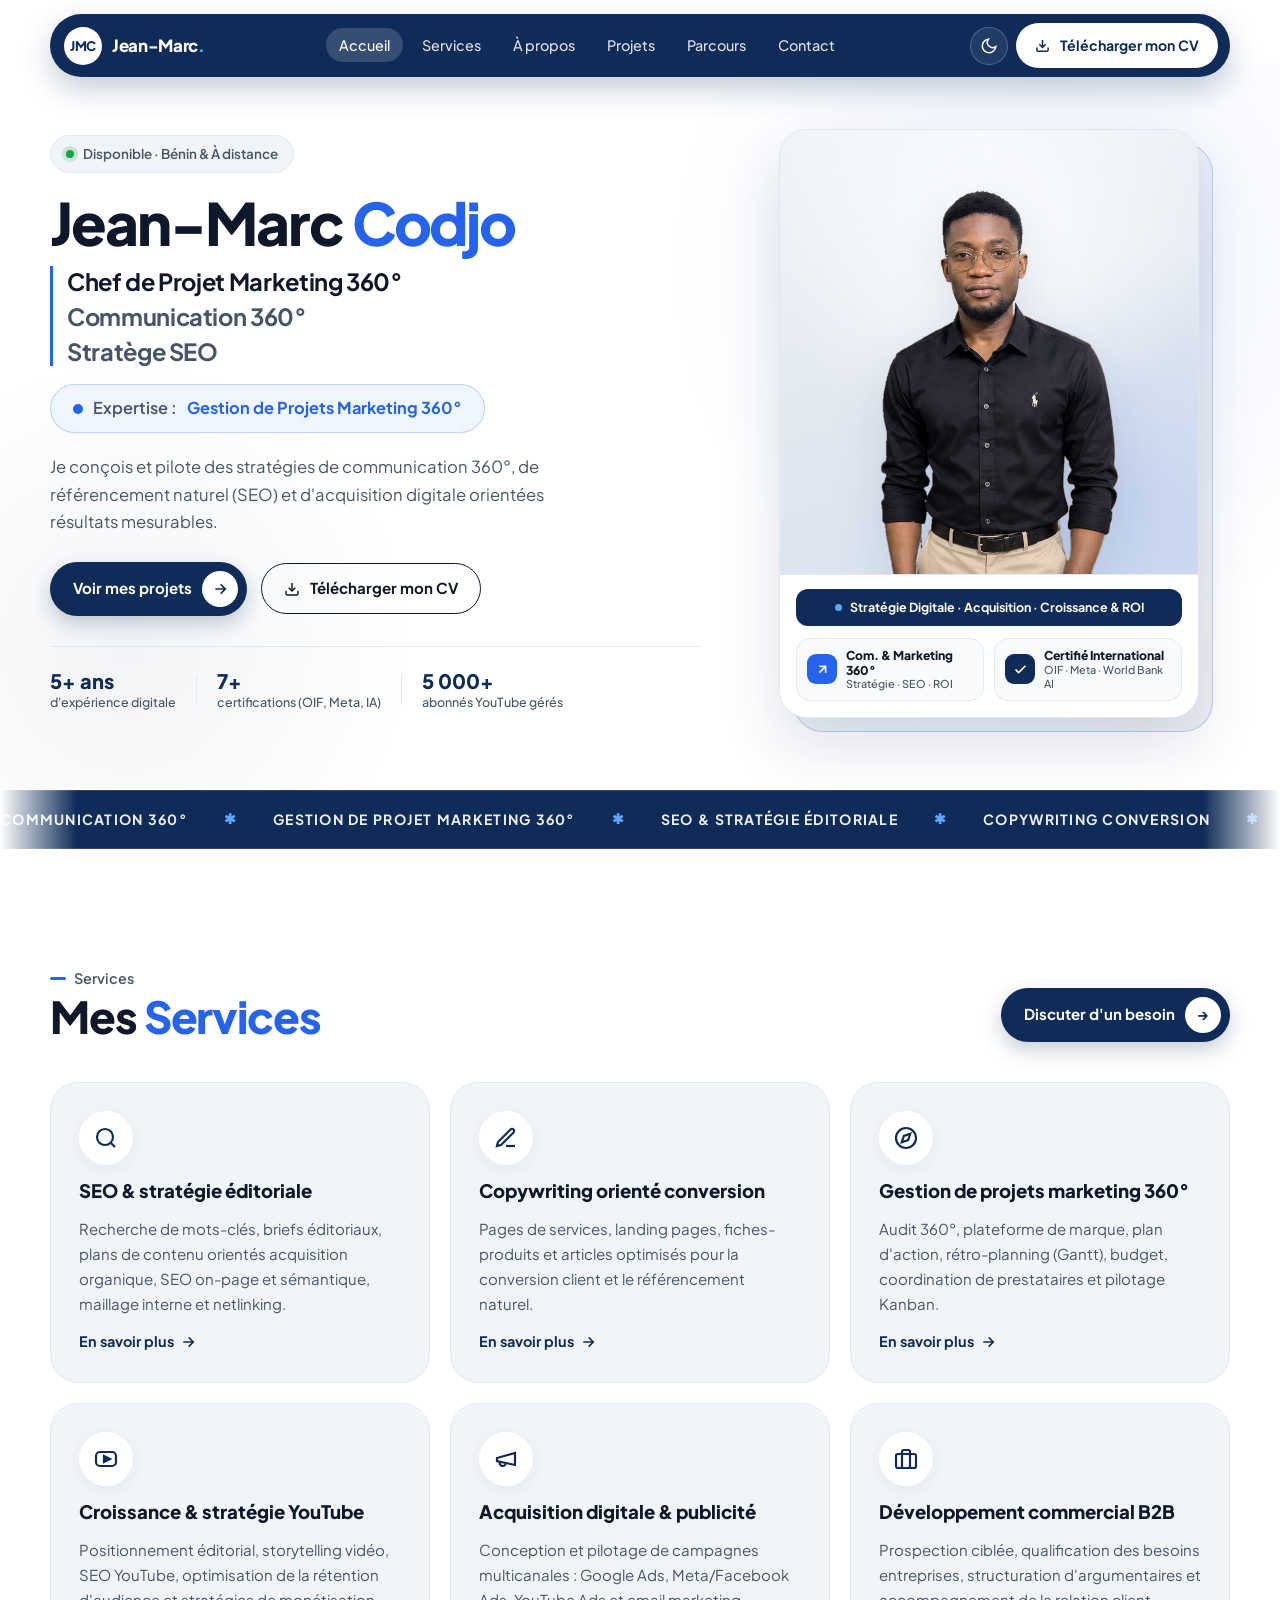
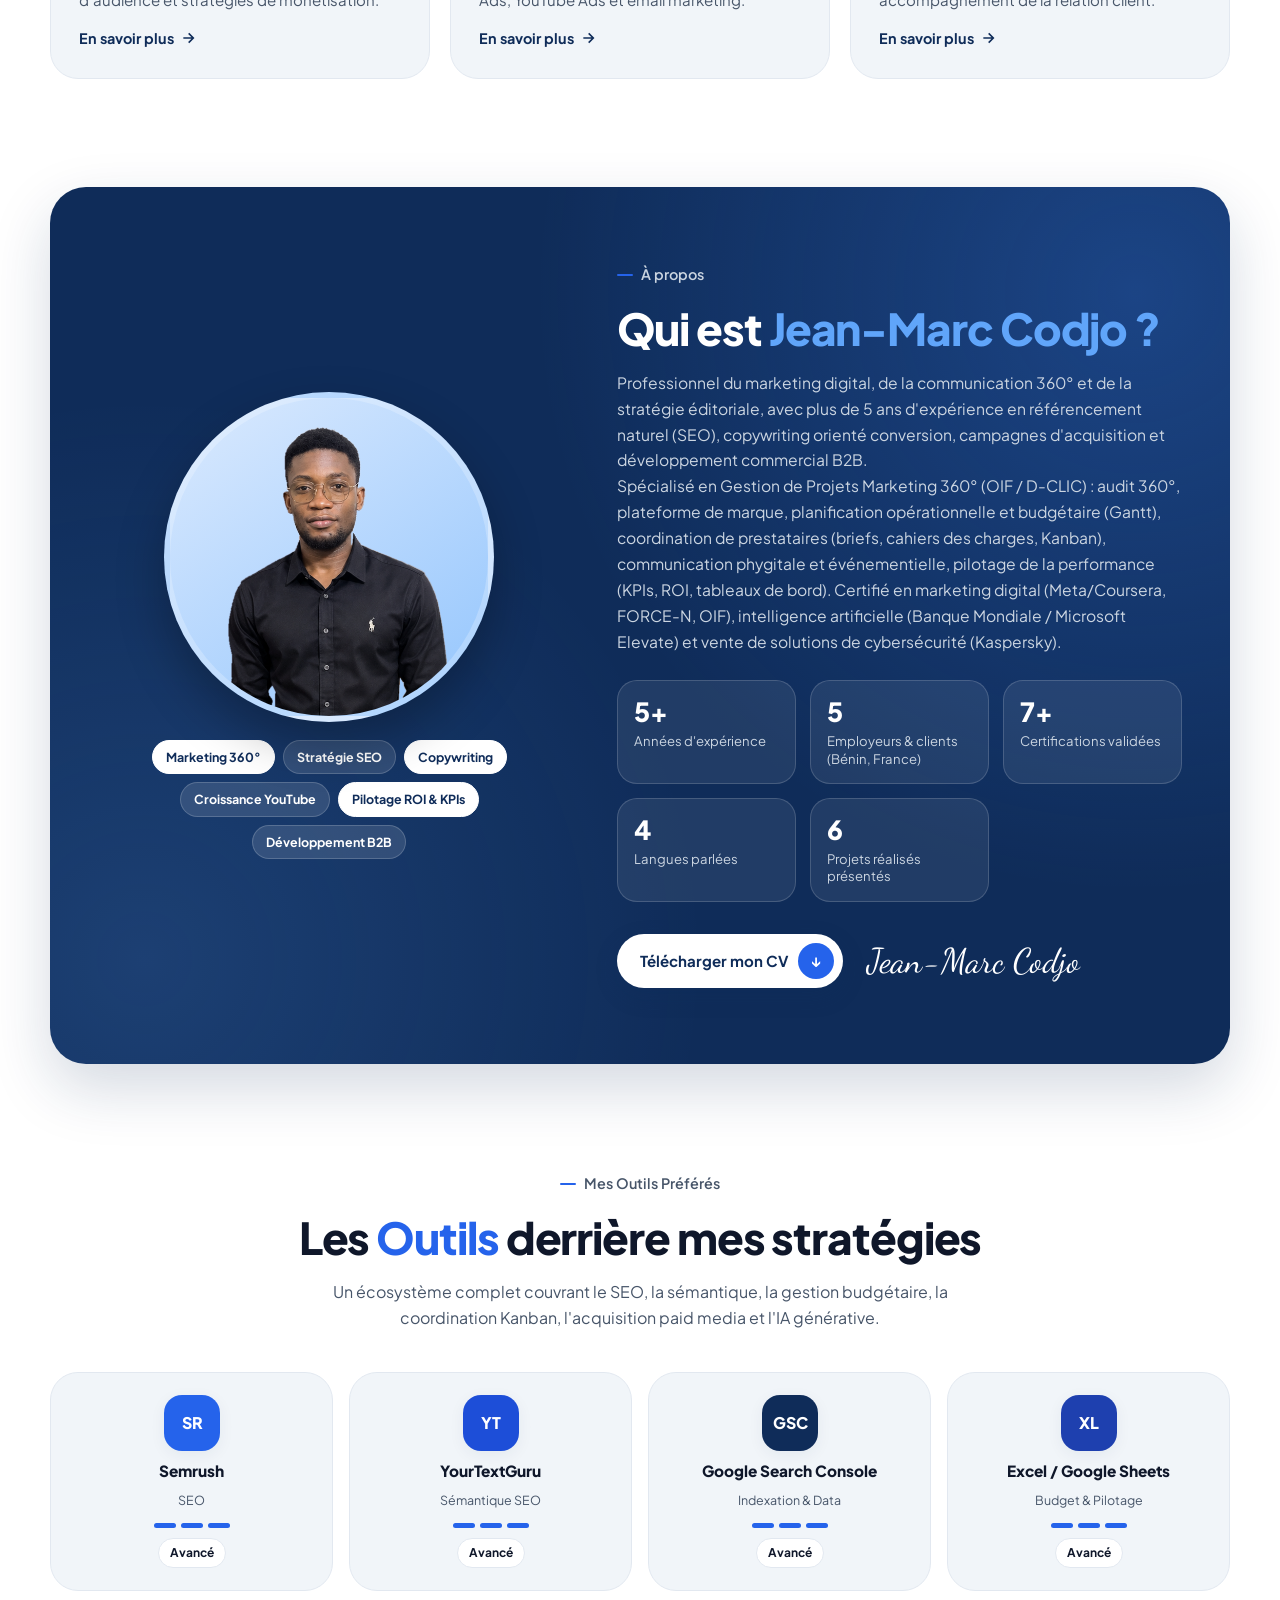
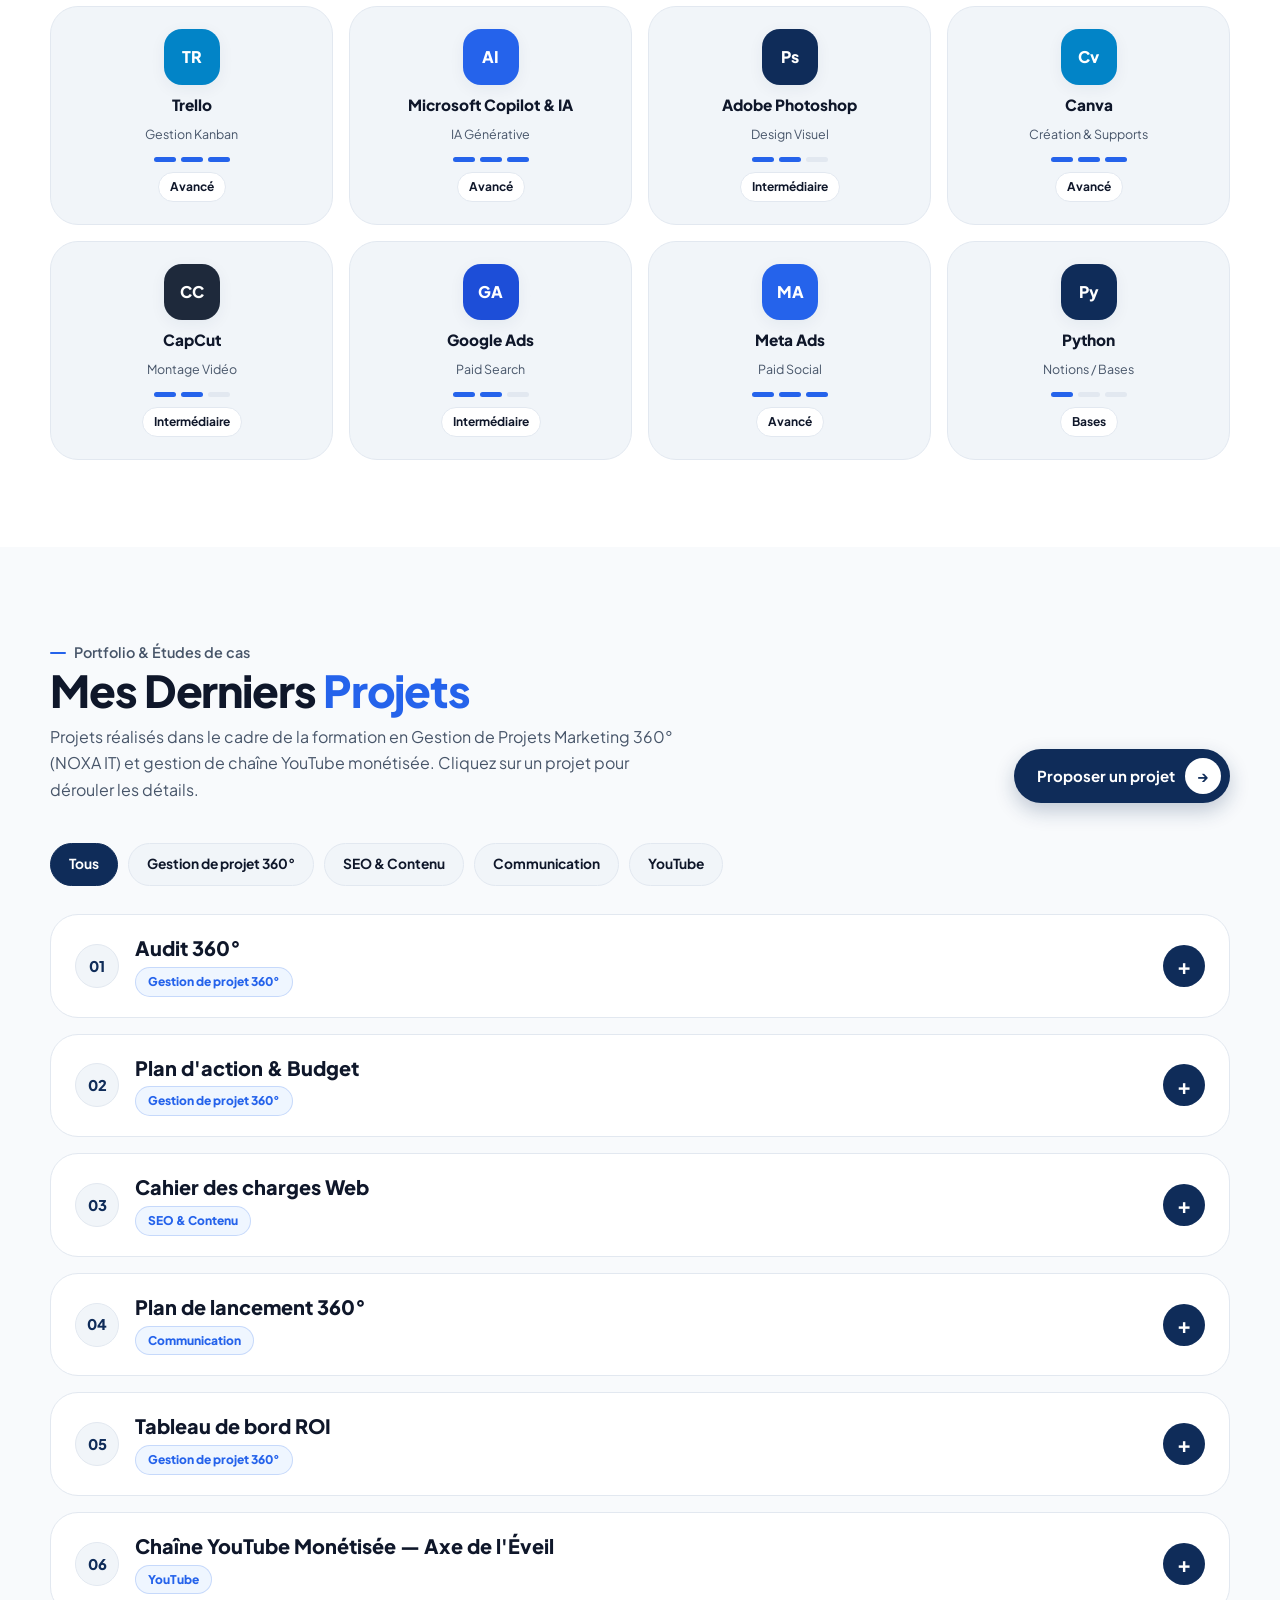
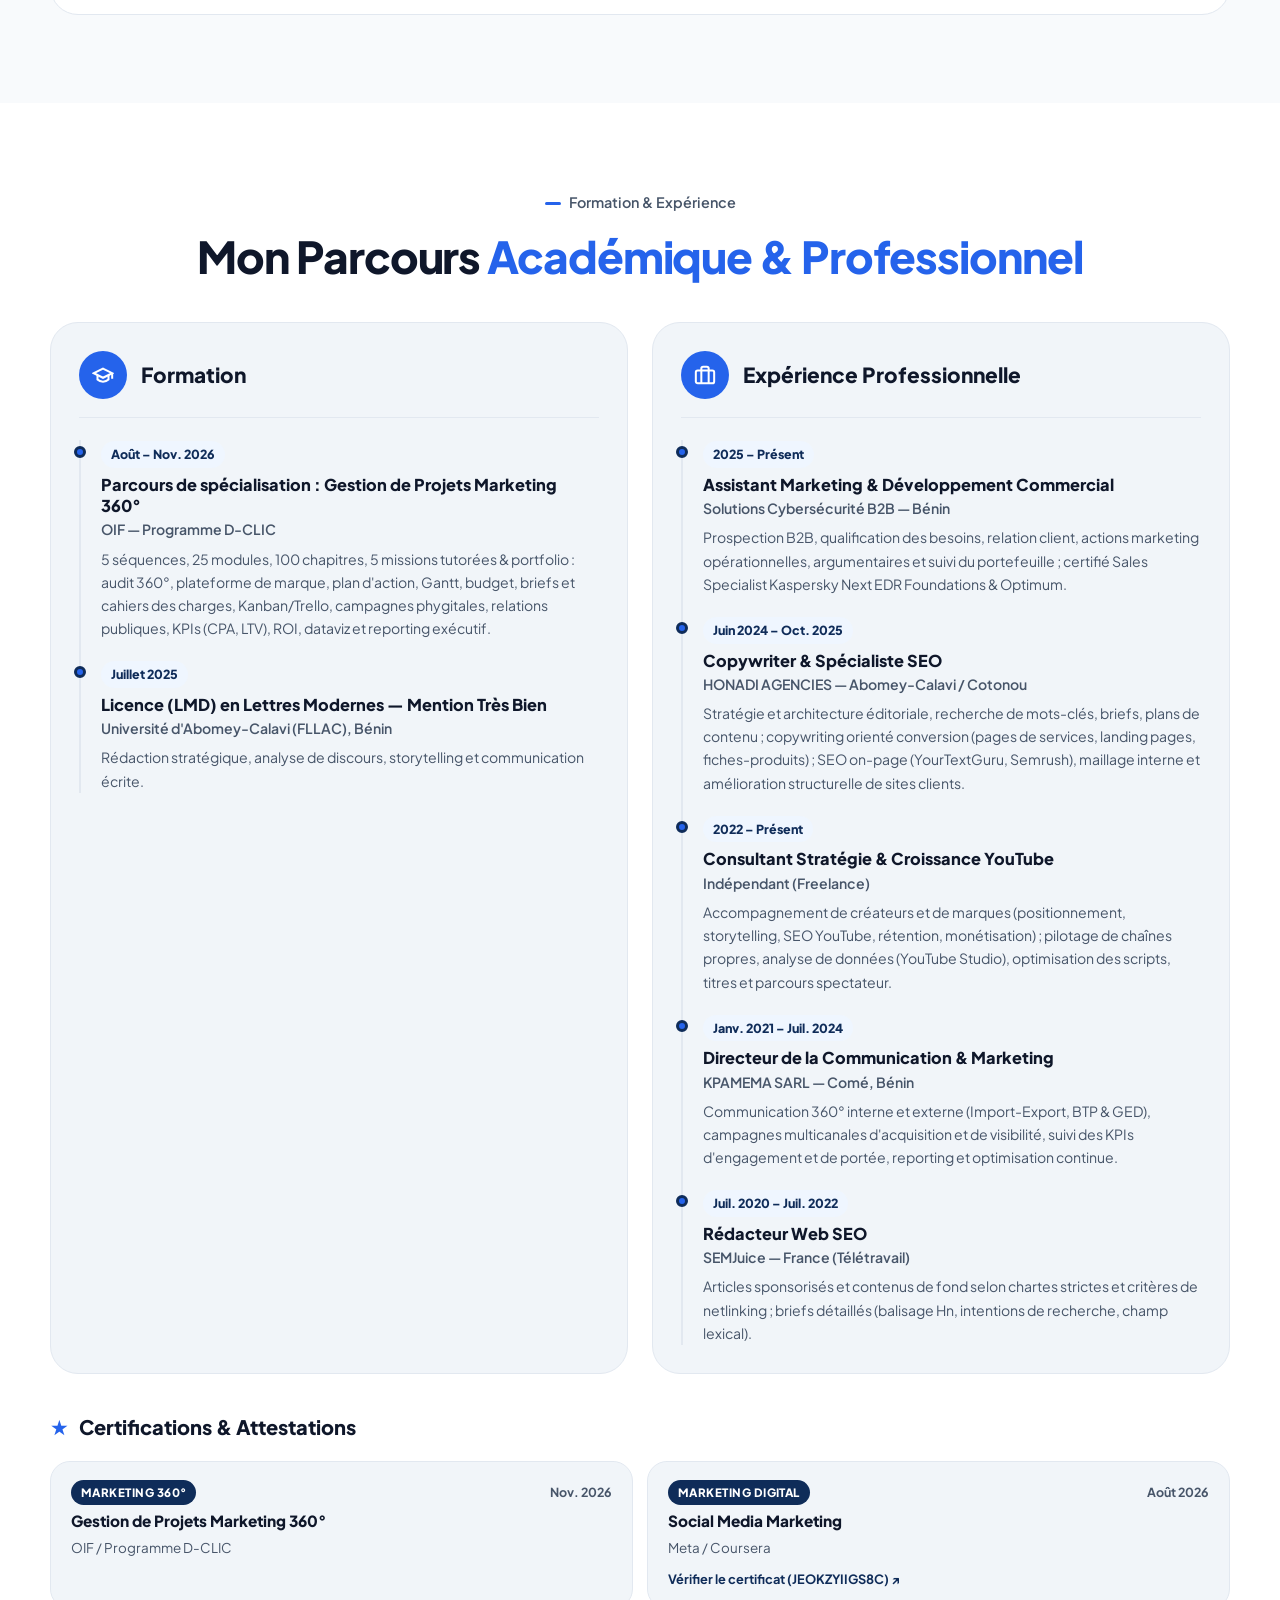
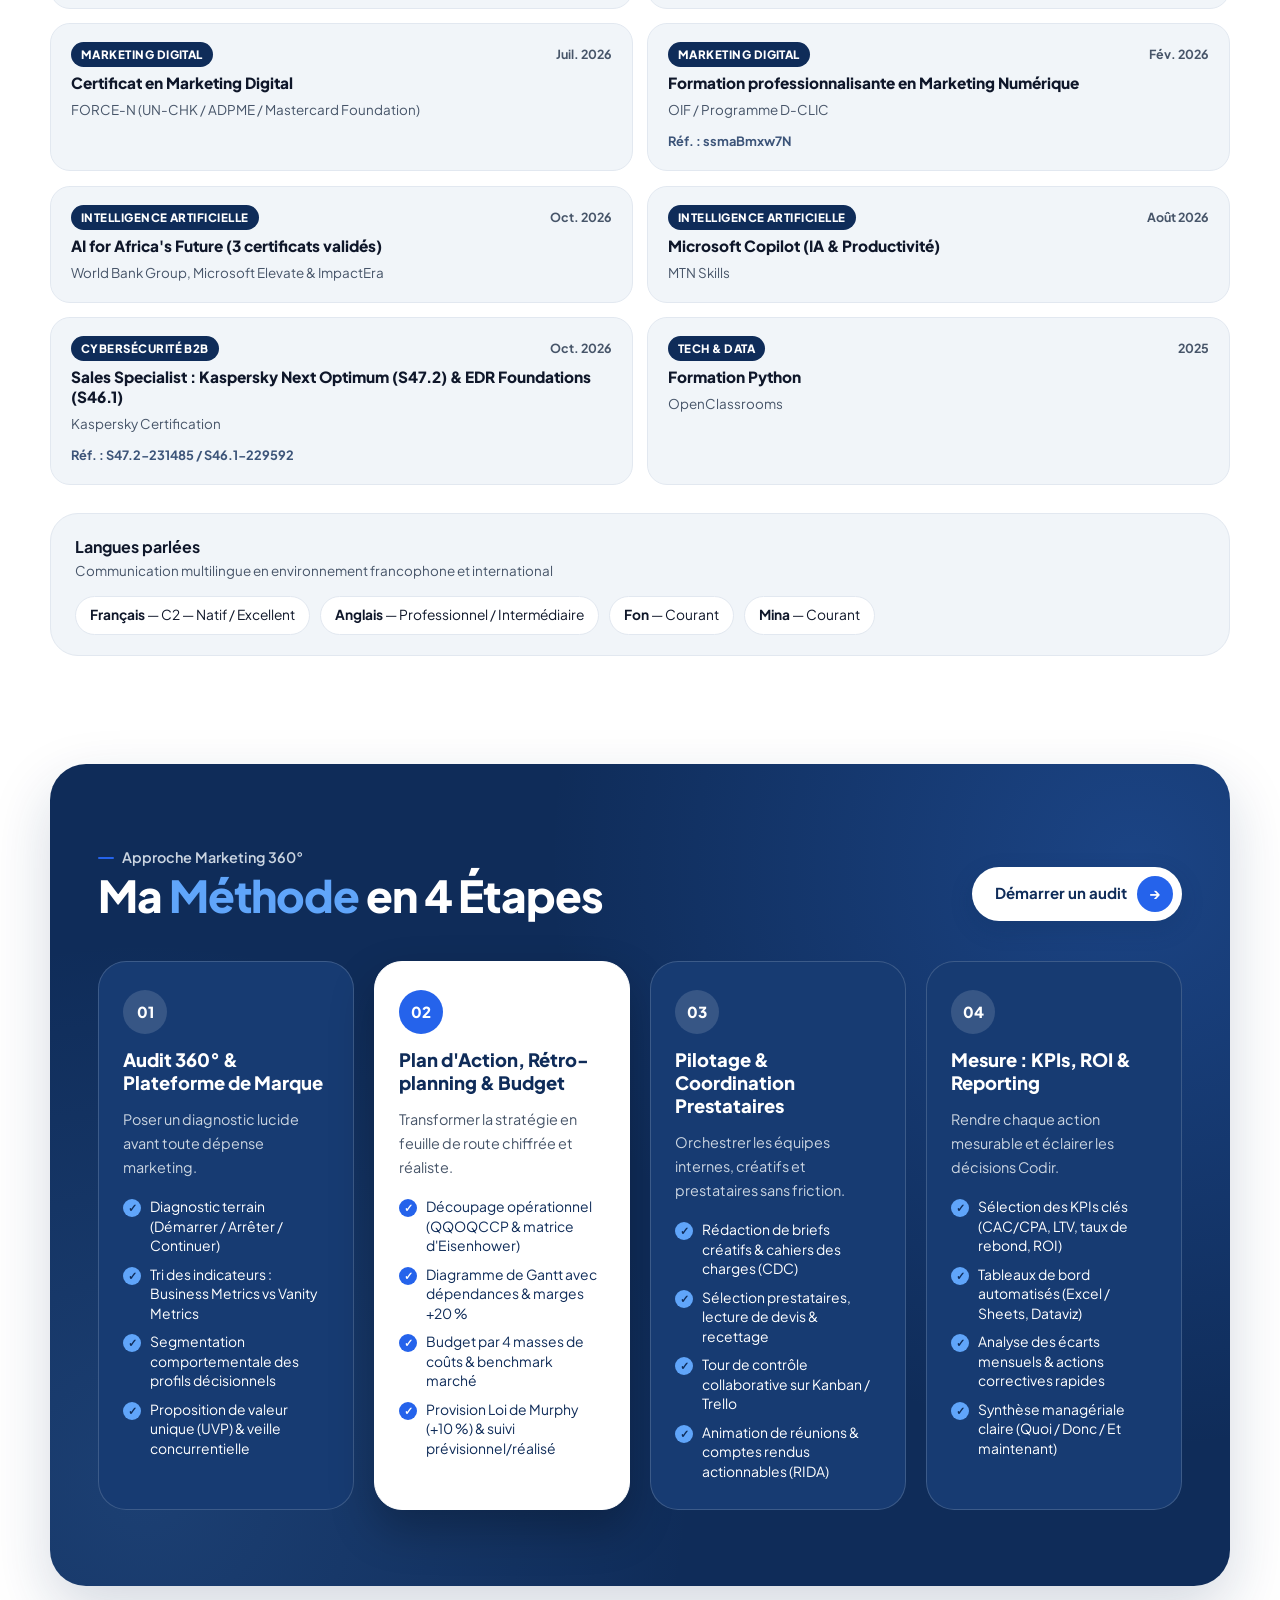
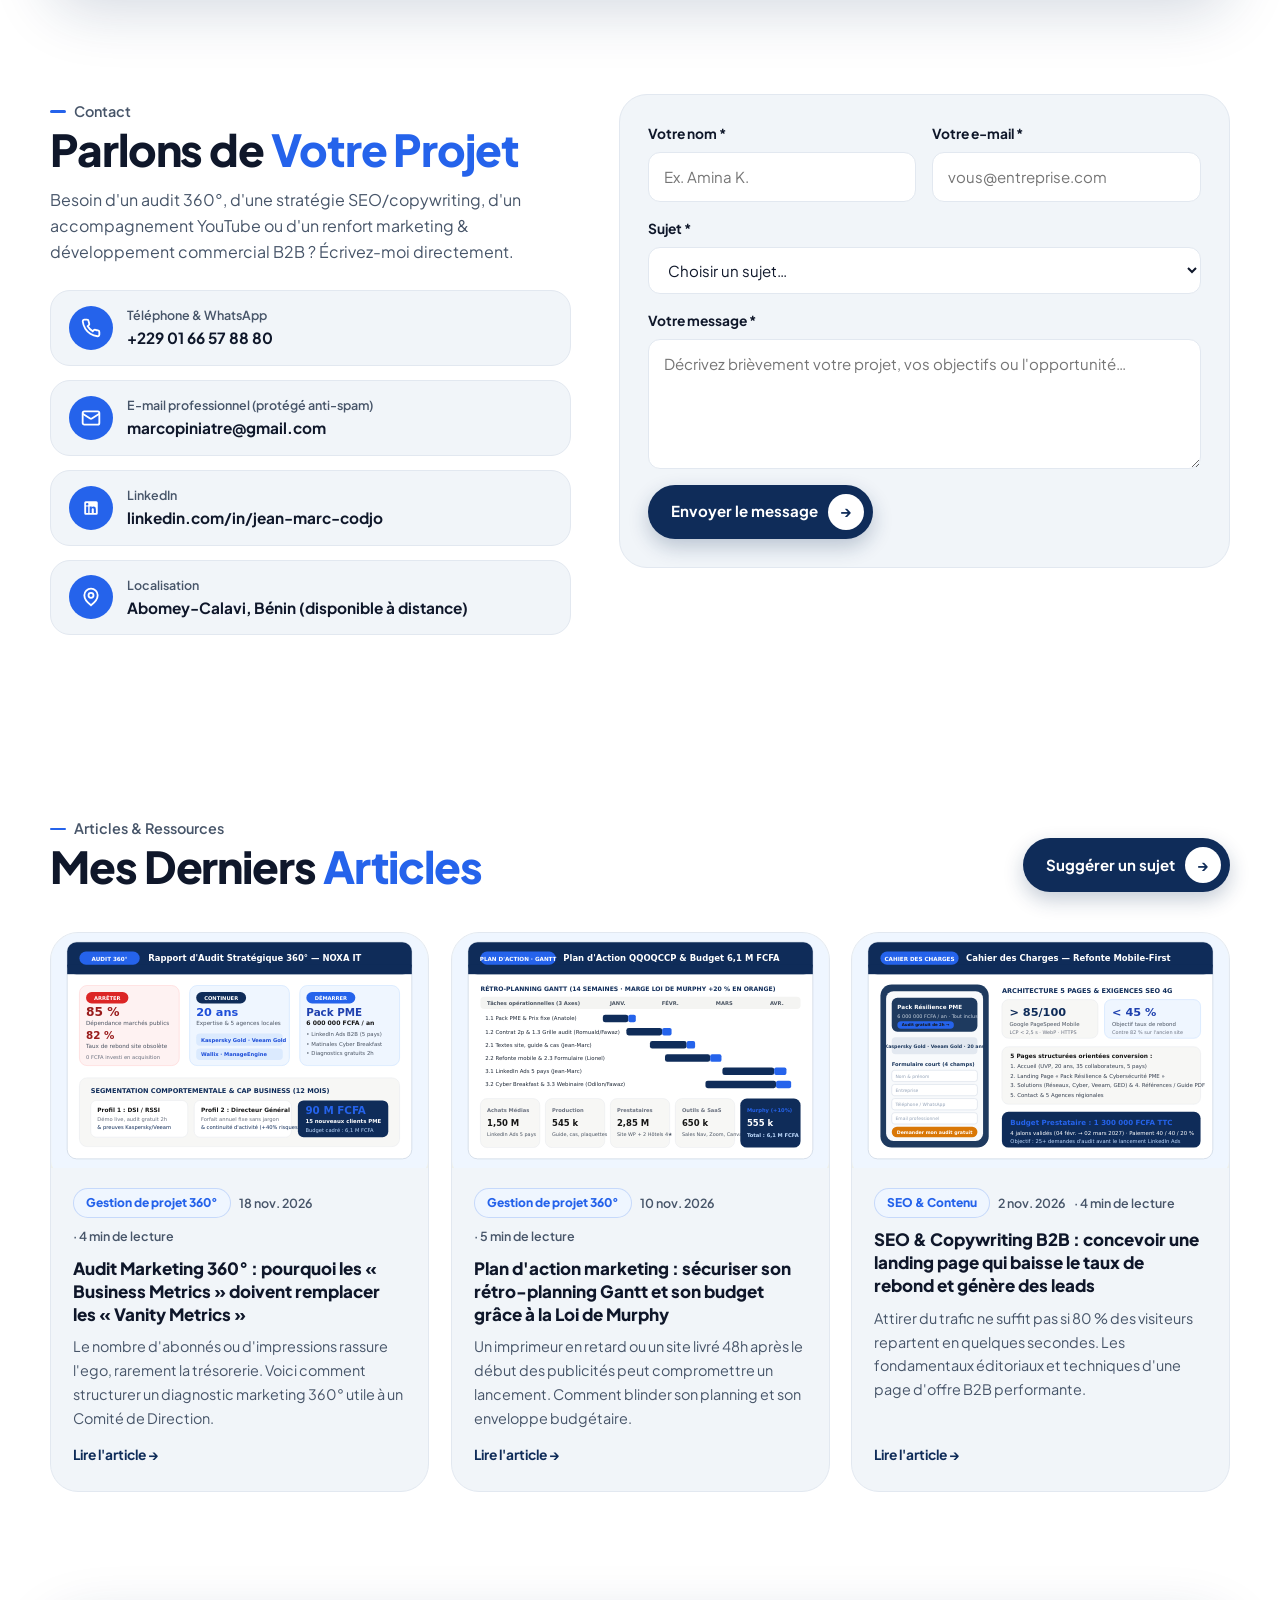
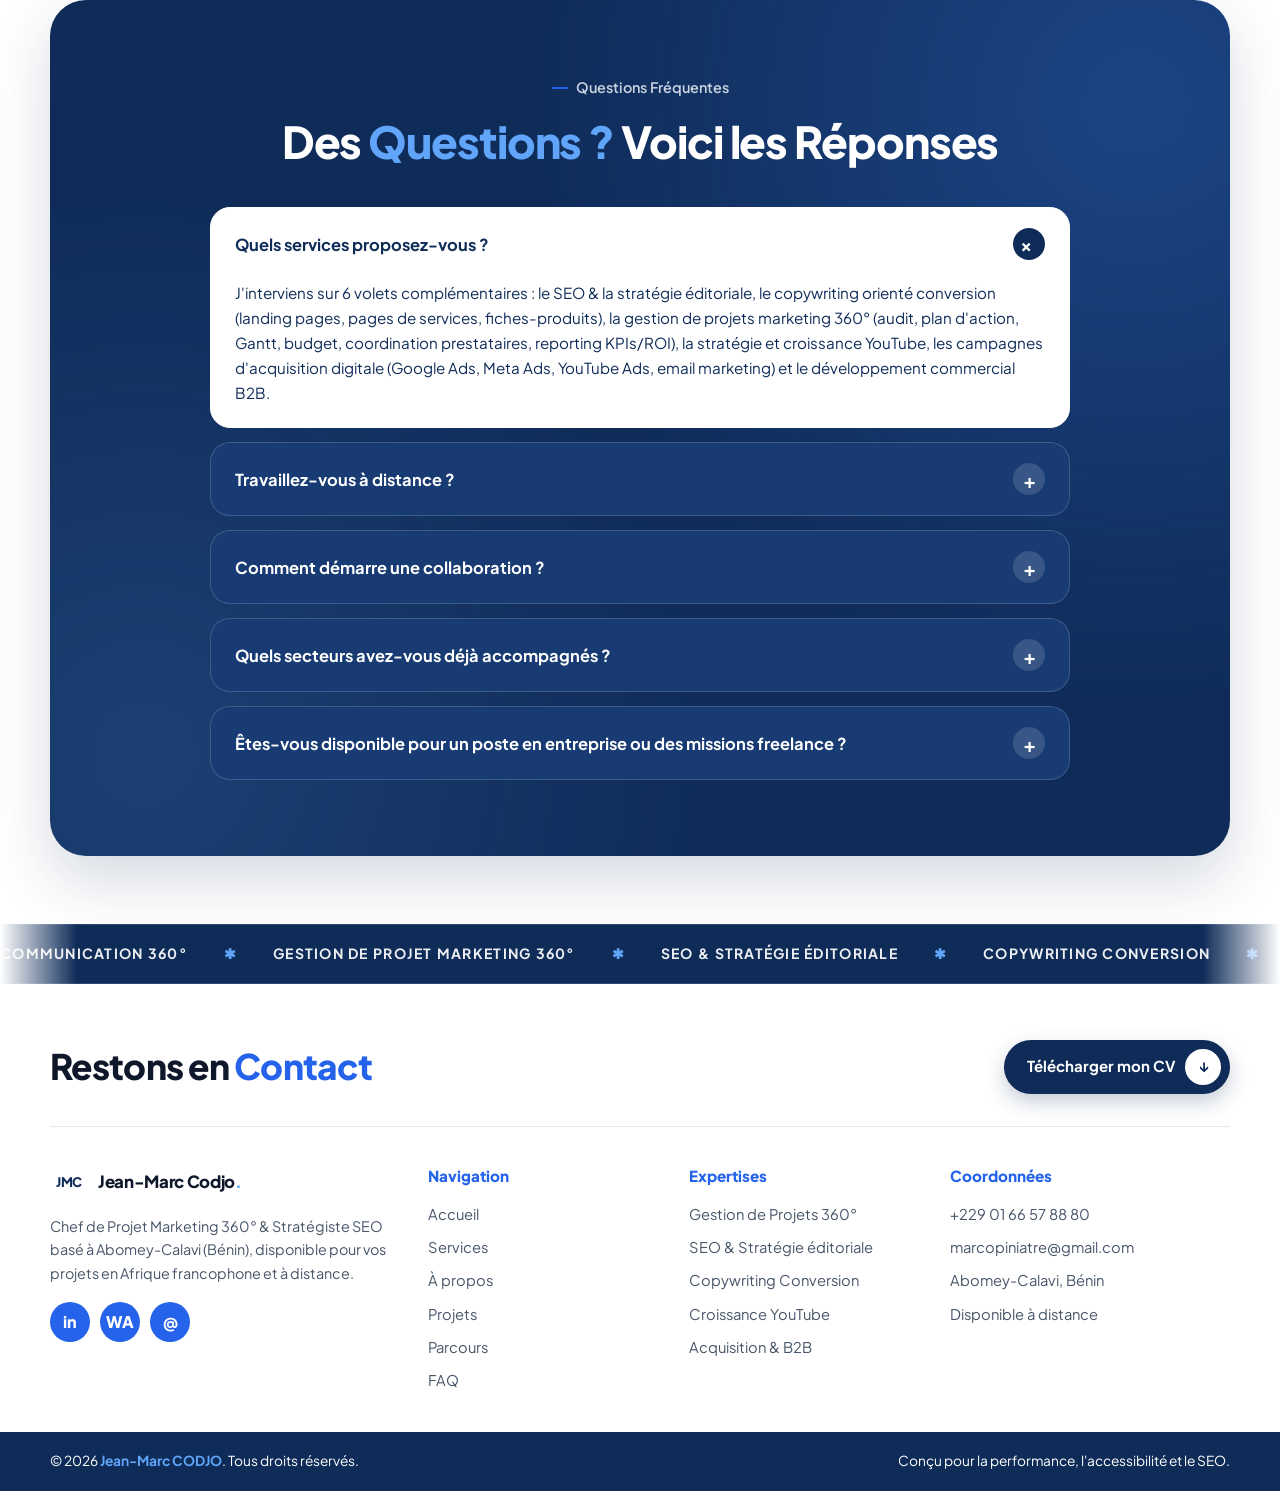
==== index.html @ 3f87ff3e "Formation Marketing 360 terminee (Aout - Nov. 2026) sur le portfolio et les deux CV" ====
﻿<!DOCTYPE html>
<html lang="fr">
<head>
  <meta charset="UTF-8">
  <meta name="viewport" content="width=device-width, initial-scale=1.0">
  <title>Jean-Marc CODJO — Chef de Projet Marketing 360° &amp; Stratégiste SEO</title>
  <meta name="description" content="Portfolio de Jean-Marc CODJO, Chef de Projet Marketing 360°, Stratégiste SEO, Copywriter & Acquisition Digitale basé au Bénin (disponible à distance). Audit 360°, Gantt, budget, croissance YouTube et études de cas réelles.">
  <meta name="author" content="Jean-Marc CODJO">
  <meta name="robots" content="index, follow">
  <meta name="theme-color" content="#0F2C59">

  <!-- Open Graph & Twitter -->
  <meta property="og:type" content="website">
  <meta property="og:locale" content="fr_FR">
  <meta property="og:title" content="Jean-Marc CODJO — Chef de Projet Marketing 360° &amp; Stratégiste SEO">
  <meta property="og:description" content="Je transforme la stratégie éditoriale, le SEO et l'acquisition digitale en résultats mesurables. Découvrez mes services, études de cas 360° et téléchargez mon CV.">
  <meta property="og:image" content="public/images/og-cover.svg">
  <meta name="twitter:card" content="summary_large_image">
  <meta name="twitter:title" content="Jean-Marc CODJO — Chef de Projet Marketing 360° &amp; Stratégiste SEO">
  <meta name="twitter:description" content="Stratégie éditoriale, SEO, copywriting orienté conversion, gestion de projets marketing 360° et croissance YouTube.">

  <link rel="icon" type="image/svg+xml" href="public/images/favicon.svg">
  <link rel="preconnect" href="https://fonts.googleapis.com">
  <link rel="preconnect" href="https://fonts.gstatic.com" crossorigin>
  <link href="https://fonts.googleapis.com/css2?family=Dancing+Script:wght@700&family=Plus+Jakarta+Sans:wght@400;500;600;700;800&display=swap" rel="stylesheet">

  <link rel="stylesheet" href="css/tokens.css">
  <link rel="stylesheet" href="css/style.css">

  <!-- Données structurées Schema.org (Person + WebSite) -->
  <script type="application/ld+json">
  {
    "@context": "https://schema.org",
    "@graph": [
      {
        "@type": "Person",
        "name": "Jean-Marc CODJO",
        "jobTitle": "Chef de Projet Marketing 360° & Stratégiste SEO",
        "description": "Professionnel du marketing digital, de la communication 360°, du SEO, du copywriting orienté conversion et du développement commercial B2B.",
        "address": {
          "@type": "PostalAddress",
          "addressLocality": "Abomey-Calavi",
          "addressCountry": "BJ"
        },
        "sameAs": [
          "https://www.linkedin.com/in/jean-marc-codjo"
        ],
        "knowsLanguage": ["fr", "en", "fon", "gej"],
        "alumniOf": [
          {
            "@type": "CollegeOrUniversity",
            "name": "Université d'Abomey-Calavi (FLLAC)"
          },
          {
            "@type": "Organization",
            "name": "Organisation Internationale de la Francophonie (OIF) — Programme D-CLIC"
          }
        ]
      },
      {
        "@type": "WebSite",
        "name": "Portfolio Jean-Marc CODJO",
        "inLanguage": "fr-FR",
        "description": "Portfolio professionnel de Jean-Marc CODJO — Chef de Projet Marketing 360° et Stratégiste SEO."
      }
    ]
  }
  </script>
</head>
<body>
  <div class="scroll-progress" id="scroll-progress" aria-hidden="true"></div>
  <a href="#main-content" class="skip-link">Aller au contenu principal</a>

  <!-- 1. NAVBAR FLOTTANTE EN PILULE VERTE -->
  <header class="site-header" id="site-header">
    <nav class="navbar" aria-label="Navigation principale">
      <a href="#accueil" class="brand" aria-label="Accueil Jean-Marc Codjo">
        <span class="brand-mark" aria-hidden="true">JMC</span>
        <span>Jean-Marc<span class="brand-dot">.</span></span>
      </a>

      <ul class="nav-links" id="nav-links">
        <li><a href="#accueil" class="active">Accueil</a></li>
        <li><a href="#services">Services</a></li>
        <li><a href="#apropos">À propos</a></li>
        <li><a href="#projets">Projets</a></li>
        <li><a href="#parcours">Parcours</a></li>
        <li><a href="#contact">Contact</a></li>
      </ul>

      <div class="nav-actions">
        <button type="button" class="theme-toggle" id="theme-toggle" aria-label="Basculer le thème clair / sombre" title="Changer de thème">
          <svg width="18" height="18" viewBox="0 0 24 24" fill="none" stroke="currentColor" stroke-width="2" aria-hidden="true"><path d="M21 12.79A9 9 0 1 1 11.21 3 7 7 0 0 0 21 12.79z"/></svg>
        </button>

        <a href="public/cv/CV-Jean-Marc-CODJO.pdf?v=3" download="CV-Jean-Marc-CODJO.pdf" class="btn-pill btn-pill-white btn-cv nav-cv-desktop" data-cv-source="navbar">
          <svg width="15" height="15" viewBox="0 0 24 24" fill="none" stroke="currentColor" stroke-width="2.4" aria-hidden="true"><path d="M21 15v4a2 2 0 0 1-2 2H5a2 2 0 0 1-2-2v-4"/><polyline points="7 10 12 15 17 10"/><line x1="12" y1="15" x2="12" y2="3"/></svg>
          <span class="cv-btn-label">Télécharger mon CV</span>
        </a>

        <button type="button" class="burger-btn" id="burger-btn" aria-label="Ouvrir le menu" aria-expanded="false" aria-controls="mobile-menu">
          <svg width="20" height="20" viewBox="0 0 24 24" fill="none" stroke="currentColor" stroke-width="2.2" aria-hidden="true"><line x1="3" y1="6" x2="21" y2="6"/><line x1="3" y1="12" x2="21" y2="12"/><line x1="3" y1="18" x2="21" y2="18"/></svg>
        </button>
      </div>
    </nav>
  </header>

  <!-- Menu mobile -->
  <div class="mobile-menu" id="mobile-menu" aria-hidden="true">
    <div class="mobile-menu-panel" role="dialog" aria-modal="true" aria-label="Menu mobile">
      <div class="mobile-menu-head">
        <span class="brand">
          <span class="brand-mark">JMC</span>
          <span>Jean-Marc<span class="brand-dot">.</span></span>
        </span>
        <button type="button" class="burger-btn" id="close-menu-btn" aria-label="Fermer le menu">✕</button>
      </div>
      <ul class="mobile-nav-list">
        <li><a href="#accueil">Accueil</a></li>
        <li><a href="#services">Services</a></li>
        <li><a href="#apropos">À propos</a></li>
        <li><a href="#projets">Projets</a></li>
        <li><a href="#parcours">Parcours</a></li>
        <li><a href="#methode">Ma méthode</a></li>
        <li><a href="#contact">Contact</a></li>
      </ul>
      <a href="public/cv/CV-Jean-Marc-CODJO.pdf?v=3" download="CV-Jean-Marc-CODJO.pdf" class="btn-pill btn-pill-amber btn-cv" style="width:100%" data-cv-source="mobile-menu">
        <span class="cv-btn-label">Télécharger mon CV (PDF)</span>
        <span class="btn-circle" aria-hidden="true">↓</span>
      </a>
    </div>
  </div>

  <main id="main-content">

    <!-- 2. HERO EXECUTIVE -->
    <section class="hero" id="accueil">
      <div class="container hero-grid">
        <div class="hero-copy reveal">
          <div class="hero-eyebrow">
            <span class="status-dot" aria-hidden="true"></span>
            <span>Disponible · Bénin &amp; À distance</span>
          </div>

          <h1 class="hero-title">
            Jean-Marc <span class="hero-name">Codjo</span>
            <span class="hero-role-stack">
              <span>Chef de Projet Marketing 360°</span>
              <span>Communication 360°</span>
              <span>Stratège SEO</span>
            </span>
          </h1>

          <div class="hero-ticker-wrap" aria-live="polite">
            <span class="hero-ticker-dot" aria-hidden="true"></span>
            <span class="hero-ticker-prefix">Expertise :</span>
            <span class="hero-ticker-word" id="hero-ticker-word">Marketing &amp; Communication 360°</span>
          </div>

          <p class="hero-subtitle">
            Je conçois et pilote des stratégies de communication 360°, de référencement naturel (SEO) et d'acquisition digitale orientées résultats mesurables.
          </p>

          <div class="hero-cta">
            <a href="#projets" class="btn-pill btn-pill-green">
              <span>Voir mes projets</span>
              <span class="btn-circle" aria-hidden="true">
                <svg width="16" height="16" viewBox="0 0 24 24" fill="none" stroke="currentColor" stroke-width="2.5"><path d="M5 12h14M13 5l7 7-7 7"/></svg>
              </span>
            </a>

            <a href="public/cv/CV-Jean-Marc-CODJO.pdf?v=3" download="CV-Jean-Marc-CODJO.pdf" class="btn-pill btn-pill-outline btn-cv" data-cv-source="hero">
              <svg width="16" height="16" viewBox="0 0 24 24" fill="none" stroke="currentColor" stroke-width="2.2" aria-hidden="true"><path d="M21 15v4a2 2 0 0 1-2 2H5a2 2 0 0 1-2-2v-4"/><polyline points="7 10 12 15 17 10"/><line x1="12" y1="15" x2="12" y2="3"/></svg>
              <span class="cv-btn-label">Télécharger mon CV</span>
            </a>
          </div>

          <div class="hero-proof-bar">
            <div class="hero-proof-item">
              <strong>5+ ans</strong>
              <span>d'expérience digitale</span>
            </div>
            <div class="hero-proof-sep" aria-hidden="true"></div>
            <div class="hero-proof-item">
              <strong>7+</strong>
              <span>certifications (OIF, Meta, IA)</span>
            </div>
            <div class="hero-proof-sep" aria-hidden="true"></div>
            <div class="hero-proof-item">
              <strong>5 000+</strong>
              <span>abonnés YouTube gérés</span>
            </div>
          </div>
        </div>

        <div class="hero-visual reveal">
          <div class="hero-portrait-stage">
            <div class="hero-stage-accent" aria-hidden="true"></div>
            <div class="hero-portrait-card">
              <div class="hero-portrait-frame">
                <div class="hero-studio-glow" aria-hidden="true"></div>
                <img
                  src="public/images/portrait-cutout.png"
                  alt="Portrait professionnel de Jean-Marc CODJO, Chef de Projet Marketing & Communication 360° et Stratégiste SEO"
                  class="hero-portrait"
                  width="620"
                  height="775"
                  fetchpriority="high"
                >
              </div>
              <div class="hero-card-footer">
                <div class="hero-card-caption-bar">
                  <span class="caption-dot" aria-hidden="true"></span>
                  <span>Stratégie Digitale · Acquisition · Croissance &amp; ROI</span>
                </div>
                <div class="hero-card-badges">
                  <div class="hero-sub-badge">
                    <div class="glass-kpi-icon" aria-hidden="true">
                      <svg width="15" height="15" viewBox="0 0 24 24" fill="none" stroke="currentColor" stroke-width="2.5"><path d="M7 17 17 7M7 7h10v10"/></svg>
                    </div>
                    <div>
                      <strong>Com. &amp; Marketing 360°</strong>
                      <span>Stratégie · SEO · ROI</span>
                    </div>
                  </div>
                  <div class="hero-sub-badge">
                    <div class="glass-kpi-icon navy" aria-hidden="true">
                      <svg width="15" height="15" viewBox="0 0 24 24" fill="none" stroke="currentColor" stroke-width="2.6"><polyline points="20 6 9 17 4 12"/></svg>
                    </div>
                    <div>
                      <strong>Certifié International</strong>
                      <span>OIF · Meta · World Bank AI</span>
                    </div>
                  </div>
                </div>
              </div>
            </div>
          </div>
        </div>
      </div>
    </section>

    <!-- 3. BANDEAU DÉFILANT HORIZONTAL ÉPURÉ (DROIT & CORPORATE) -->
    <div class="marquee-band" aria-label="Domaines clés">
      <div class="marquee-track" id="marquee-top"></div>
    </div>

    <!-- 4. SERVICES -->
    <section class="section" id="services">
      <div class="container">
        <div class="section-head split reveal">
          <div>
            <span class="section-label">Services</span>
            <h2 class="section-title">Mes <span class="highlight">Services</span></h2>
          </div>
          <a href="#contact" class="btn-pill btn-pill-green">
            <span>Discuter d'un besoin</span>
            <span class="btn-circle" aria-hidden="true">→</span>
          </a>
        </div>

        <div class="services-grid" id="services-grid"></div>
      </div>
    </section>

    <!-- 5. À PROPOS (GRANDE SECTION VERTE ARRONDIE) -->
    <section class="section-green-wrap" id="apropos">
      <div class="container">
        <div class="section-green">
          <div class="about-grid">
            <div class="about-visual reveal">
              <div class="about-circle-frame">
                <img
                  src="public/images/portrait-cutout.png"
                  alt="Jean-Marc CODJO — Portrait professionnel"
                  loading="lazy"
                  width="620"
                  height="775"
                >
              </div>
              <div class="about-pills" id="about-pills"></div>
            </div>

            <div class="about-text reveal">
              <span class="section-label">À propos</span>
              <h2 class="section-title">Qui est <span class="highlight">Jean-Marc Codjo ?</span></h2>
              <div id="about-paragraphs"></div>
              <div class="stats-grid" id="about-stats"></div>
              <div class="about-footer">
                <a href="public/cv/CV-Jean-Marc-CODJO.pdf?v=3" download="CV-Jean-Marc-CODJO.pdf" class="btn-pill btn-pill-amber btn-cv" data-cv-source="about">
                  <span class="cv-btn-label">Télécharger mon CV</span>
                  <span class="btn-circle" aria-hidden="true">↓</span>
                </a>
                <span class="signature" aria-label="Signature Jean-Marc Codjo">Jean-Marc Codjo</span>
              </div>
            </div>
          </div>
        </div>
      </div>
    </section>

    <!-- 6. OUTILS -->
    <section class="section" id="outils">
      <div class="container">
        <div class="section-head centered reveal">
          <span class="section-label">Mes Outils Préférés</span>
          <h2 class="section-title">Les <span class="highlight">Outils</span> derrière mes stratégies</h2>
          <p class="section-subtitle">
            Un écosystème complet couvrant le SEO, la sémantique, la gestion budgétaire, la coordination Kanban, l'acquisition paid media et l'IA générative.
          </p>
        </div>

        <div class="tools-grid" id="tools-grid"></div>
      </div>
    </section>

    <!-- 7. PROJETS / ÉTUDES DE CAS -->
    <section class="section" id="projets" style="background: var(--bg-soft);">
      <div class="container">
        <div class="section-head split reveal">
          <div>
            <span class="section-label">Portfolio &amp; Études de cas</span>
            <h2 class="section-title">Mes Derniers <span class="highlight">Projets</span></h2>
            <p class="section-subtitle" style="margin-top:8px;">
              Projets réalisés dans le cadre de la formation en Gestion de Projets Marketing 360° (NOXA IT) et gestion de chaîne YouTube monétisée. Cliquez sur un projet pour dérouler les détails.
            </p>
          </div>
          <a href="#contact" class="btn-pill btn-pill-green">
            <span>Proposer un projet</span>
            <span class="btn-circle" aria-hidden="true">→</span>
          </a>
        </div>

        <div class="filter-bar reveal" id="project-filters" role="tablist" aria-label="Filtrer les projets par catégorie"></div>
        <div class="projects-grid" id="projects-grid"></div>
      </div>
    </section>

    <!-- 8. PARCOURS ACADÉMIQUE & PROFESSIONNEL + CERTIFICATIONS + LANGUES -->
    <section class="section" id="parcours">
      <div class="container">
        <div class="section-head centered reveal">
          <span class="section-label">Formation &amp; Expérience</span>
          <h2 class="section-title">Mon Parcours <span class="highlight">Académique &amp; Professionnel</span></h2>
        </div>

        <div class="journey-grid">
          <article class="journey-card reveal">
            <div class="journey-head">
              <span class="journey-icon" aria-hidden="true">
                <svg width="22" height="22" viewBox="0 0 24 24" fill="none" stroke="currentColor" stroke-width="2.2"><path d="M22 10v6M2 10l10-5 10 5-10 5z"/><path d="M6 12v5c3 3 9 3 12 0v-5"/></svg>
              </span>
              <h3>Formation</h3>
            </div>
            <div class="timeline" id="education-timeline"></div>
          </article>

          <article class="journey-card reveal">
            <div class="journey-head">
              <span class="journey-icon" aria-hidden="true">
                <svg width="22" height="22" viewBox="0 0 24 24" fill="none" stroke="currentColor" stroke-width="2.2"><rect x="2" y="7" width="20" height="14" rx="2"/><path d="M16 21V5a2 2 0 0 0-2-2h-4a2 2 0 0 0-2 2v16"/></svg>
              </span>
              <h3>Expérience Professionnelle</h3>
            </div>
            <div class="timeline" id="experience-timeline"></div>
          </article>
        </div>

        <div class="certs-wrapper reveal">
          <h3 class="sub-heading">
            <span class="highlight">★</span> Certifications &amp; Attestations
          </h3>
          <div class="certs-grid" id="certs-grid"></div>

          <div class="langs-strip">
            <div>
              <strong>Langues parlées</strong>
              <p style="font-size:0.84rem;color:var(--text-secondary);">Communication multilingue en environnement francophone et international</p>
            </div>
            <div class="langs-list" id="langs-list"></div>
          </div>
        </div>
      </div>
    </section>

    <!-- 9. MA MÉTHODE EN 4 ÉTAPES (GRANDE SECTION VERTE) -->
    <section class="section-green-wrap" id="methode">
      <div class="container">
        <div class="section-green">
          <div class="section-head split reveal">
            <div>
              <span class="section-label">Approche Marketing 360°</span>
              <h2 class="section-title">Ma <span class="highlight">Méthode</span> en 4 Étapes</h2>
            </div>
            <a href="#contact" class="btn-pill btn-pill-amber">
              <span>Démarrer un audit</span>
              <span class="btn-circle" aria-hidden="true">→</span>
            </a>
          </div>

          <div class="method-grid" id="method-grid"></div>
        </div>
      </div>
    </section>

    <!-- 10. CONTACT -->
    <section class="section" id="contact">
      <div class="container">
        <div class="contact-grid">
          <div class="reveal">
            <span class="section-label">Contact</span>
            <h2 class="section-title">Parlons de <span class="highlight">Votre Projet</span></h2>
            <p class="section-subtitle" style="margin-top:12px;">
              Besoin d'un audit 360°, d'une stratégie SEO/copywriting, d'un accompagnement YouTube ou d'un renfort marketing &amp; développement commercial B2B ? Écrivez-moi directement.
            </p>

            <div class="contact-cards">
              <a href="https://wa.me/2290166578880" target="_blank" rel="noopener noreferrer" class="contact-item">
                <span class="contact-icon" aria-hidden="true">
                  <svg width="20" height="20" viewBox="0 0 24 24" fill="none" stroke="currentColor" stroke-width="2.2"><path d="M22 16.92v3a2 2 0 0 1-2.18 2 19.79 19.79 0 0 1-8.63-3.07 19.5 19.5 0 0 1-6-6 19.79 19.79 0 0 1-3.07-8.67A2 2 0 0 1 4.11 2h3a2 2 0 0 1 2 1.72 12.84 12.84 0 0 0 .7 2.81 2 2 0 0 1-.45 2.11L8.09 9.91a16 16 0 0 0 6 6l1.27-1.27a2 2 0 0 1 2.11-.45 12.84 12.84 0 0 0 2.81.7A2 2 0 0 1 22 16.92z"/></svg>
                </span>
                <div>
                  <div class="contact-item-label">Téléphone &amp; WhatsApp</div>
                  <div class="contact-item-value">+229 01 66 57 88 80</div>
                </div>
              </a>

              <a href="#contact-form" class="contact-item" id="email-contact-link">
                <span class="contact-icon" aria-hidden="true">
                  <svg width="20" height="20" viewBox="0 0 24 24" fill="none" stroke="currentColor" stroke-width="2.2"><rect x="2" y="4" width="20" height="16" rx="2"/><path d="m22 7-8.97 5.7a1.94 1.94 0 0 1-2.06 0L2 7"/></svg>
                </span>
                <div>
                  <div class="contact-item-label">E-mail professionnel (protégé anti-spam)</div>
                  <div class="contact-item-value" id="email-contact-value">Chargement…</div>
                </div>
              </a>

              <a href="https://www.linkedin.com/in/jean-marc-codjo" target="_blank" rel="noopener noreferrer" class="contact-item">
                <span class="contact-icon" aria-hidden="true">
                  <svg width="18" height="18" viewBox="0 0 24 24" fill="currentColor"><path d="M19 3a2 2 0 0 1 2 2v14a2 2 0 0 1-2 2H5a2 2 0 0 1-2-2V5a2 2 0 0 1 2-2h14m-.5 15.5v-5.3a3.26 3.26 0 0 0-3.26-3.26c-.85 0-1.84.52-2.28 1.3v-1.11h-2.79v8.37h2.79v-4.93c0-.77.62-1.4 1.39-1.4a1.4 1.4 0 0 1 1.4 1.4v4.93h2.75M6.88 8.56a1.68 1.68 0 0 0 1.68-1.68c0-.93-.75-1.69-1.68-1.69a1.69 1.69 0 0 0-1.69 1.69c0 .93.76 1.68 1.69 1.68m1.39 9.94v-8.37H5.5v8.37h2.77z"/></svg>
                </span>
                <div>
                  <div class="contact-item-label">LinkedIn</div>
                  <div class="contact-item-value">linkedin.com/in/jean-marc-codjo</div>
                </div>
              </a>

              <div class="contact-item">
                <span class="contact-icon" aria-hidden="true">
                  <svg width="20" height="20" viewBox="0 0 24 24" fill="none" stroke="currentColor" stroke-width="2.2"><path d="M20 10c0 6-8 12-8 12s-8-6-8-12a8 8 0 0 1 16 0Z"/><circle cx="12" cy="10" r="3"/></svg>
                </span>
                <div>
                  <div class="contact-item-label">Localisation</div>
                  <div class="contact-item-value">Abomey-Calavi, Bénin (disponible à distance)</div>
                </div>
              </div>
            </div>
          </div>

          <div class="contact-form-card reveal">
            <form id="contact-form" novalidate>
              <!-- Champ honeypot anti-spam -->
              <div class="hp-field" aria-hidden="true">
                <label for="website">Ne pas remplir</label>
                <input type="text" id="website" name="website" tabindex="-1" autocomplete="off">
              </div>

              <div class="form-grid">
                <div class="form-field">
                  <label for="name">Votre nom *</label>
                  <input type="text" id="name" name="name" placeholder="Ex. Amina K." required autocomplete="name">
                </div>

                <div class="form-field">
                  <label for="email">Votre e-mail *</label>
                  <input type="email" id="email" name="email" placeholder="vous@entreprise.com" required autocomplete="email">
                </div>

                <div class="form-field full">
                  <label for="subject">Sujet *</label>
                  <select id="subject" name="subject" required>
                    <option value="">Choisir un sujet…</option>
                    <option value="Opportunité de recrutement (CDI / CDD)">Opportunité de recrutement (CDI / CDD)</option>
                    <option value="Gestion de projet Marketing 360°">Gestion de projet Marketing 360°</option>
                    <option value="SEO & Stratégie éditoriale">SEO &amp; Stratégie éditoriale</option>
                    <option value="Copywriting orienté conversion">Copywriting orienté conversion</option>
                    <option value="Croissance & Stratégie YouTube">Croissance &amp; Stratégie YouTube</option>
                    <option value="Acquisition digitale / B2B">Acquisition digitale / Développement B2B</option>
                    <option value="Autre demande">Autre demande</option>
                  </select>
                </div>

                <div class="form-field full">
                  <label for="message">Votre message *</label>
                  <textarea id="message" name="message" placeholder="Décrivez brièvement votre projet, vos objectifs ou l'opportunité…" required minlength="15"></textarea>
                </div>

                <div class="form-field full">
                  <button type="submit" class="btn-pill btn-pill-green" id="contact-submit" style="width:fit-content;">
                    <span>Envoyer le message</span>
                    <span class="btn-circle" aria-hidden="true">→</span>
                  </button>
                </div>
              </div>

              <div class="form-feedback" id="form-feedback" role="status" aria-live="polite"></div>
            </form>
          </div>
        </div>
      </div>
    </section>

    <!-- 11. TÉMOIGNAGES (MASQUABLE VIA data/site.json — AUCUN TÉMOIGNAGE INVENTÉ) -->
    <section class="section" id="temoignages" style="background: var(--bg-soft);">
      <div class="container">
        <div class="section-head centered reveal">
          <span class="section-label">Témoignages</span>
          <h2 class="section-title">L'Impact de <span class="highlight">Mon Travail</span></h2>
        </div>
        <div id="testimonials-container" class="reveal"></div>
      </div>
    </section>

    <!-- 12. ARTICLES & RESSOURCES (BLOG) -->
    <section class="section" id="articles">
      <div class="container">
        <div class="section-head split reveal">
          <div>
            <span class="section-label">Articles &amp; Ressources</span>
            <h2 class="section-title">Mes Derniers <span class="highlight">Articles</span></h2>
          </div>
          <a href="#contact" class="btn-pill btn-pill-green">
            <span>Suggérer un sujet</span>
            <span class="btn-circle" aria-hidden="true">→</span>
          </a>
        </div>

        <div class="blog-grid" id="blog-grid"></div>
      </div>
    </section>

    <!-- 13. FAQ EN ACCORDÉON SUR FOND VERT -->
    <section class="section-green-wrap" id="faq">
      <div class="container">
        <div class="section-green">
          <div class="section-head centered reveal">
            <span class="section-label">Questions Fréquentes</span>
            <h2 class="section-title">Des <span class="highlight">Questions ?</span> Voici les Réponses</h2>
          </div>

          <div class="faq-list reveal" id="faq-list"></div>
        </div>
      </div>
    </section>

  </main>

  <!-- 14. FOOTER -->
  <footer class="site-footer">
    <div class="marquee-band" aria-hidden="true" style="margin:0;">
      <div class="marquee-track" id="marquee-bottom"></div>
    </div>

    <div class="footer-main">
      <div class="container">
        <div class="footer-top">
          <h2 class="section-title" style="font-size:clamp(1.6rem,3vw,2.2rem);">
            Restons en <span class="highlight">Contact</span>
          </h2>
          <a href="public/cv/CV-Jean-Marc-CODJO.pdf?v=3" download="CV-Jean-Marc-CODJO.pdf" class="btn-pill btn-pill-green btn-cv" data-cv-source="footer">
            <span class="cv-btn-label">Télécharger mon CV</span>
            <span class="btn-circle" aria-hidden="true">↓</span>
          </a>
        </div>

        <div class="footer-grid">
          <div class="footer-col">
            <a href="#accueil" class="brand" style="margin-bottom:14px;">
              <span class="brand-mark">JMC</span>
              <span>Jean-Marc Codjo<span class="brand-dot">.</span></span>
            </a>
            <p style="font-size:0.9rem;color:var(--text-secondary);max-width:340px;">
              Chef de Projet Marketing 360° &amp; Stratégiste SEO basé à Abomey-Calavi (Bénin), disponible pour vos projets en Afrique francophone et à distance.
            </p>
            <div class="footer-socials">
              <a href="https://www.linkedin.com/in/jean-marc-codjo" target="_blank" rel="noopener noreferrer" class="social-circle" aria-label="LinkedIn">in</a>
              <a href="https://wa.me/2290166578880" target="_blank" rel="noopener noreferrer" class="social-circle" aria-label="WhatsApp">WA</a>
              <a href="#contact" class="social-circle" aria-label="Email" id="footer-email-icon">@</a>
            </div>
          </div>

          <div class="footer-col">
            <h4>Navigation</h4>
            <ul class="footer-links">
              <li><a href="#accueil">Accueil</a></li>
              <li><a href="#services">Services</a></li>
              <li><a href="#apropos">À propos</a></li>
              <li><a href="#projets">Projets</a></li>
              <li><a href="#parcours">Parcours</a></li>
              <li><a href="#faq">FAQ</a></li>
            </ul>
          </div>

          <div class="footer-col">
            <h4>Expertises</h4>
            <ul class="footer-links">
              <li><a href="#services">Gestion de Projets 360°</a></li>
              <li><a href="#services">SEO &amp; Stratégie éditoriale</a></li>
              <li><a href="#services">Copywriting Conversion</a></li>
              <li><a href="#services">Croissance YouTube</a></li>
              <li><a href="#services">Acquisition &amp; B2B</a></li>
            </ul>
          </div>

          <div class="footer-col">
            <h4>Coordonnées</h4>
            <ul class="footer-links">
              <li><a href="https://wa.me/2290166578880" target="_blank" rel="noopener noreferrer">+229 01 66 57 88 80</a></li>
              <li><span id="footer-email-text">Formulaire de contact</span></li>
              <li>Abomey-Calavi, Bénin</li>
              <li>Disponible à distance</li>
            </ul>
          </div>
        </div>
      </div>
    </div>

    <div class="footer-bottom">
      <div class="container footer-bottom-inner">
        <span>© <span id="current-year">2026</span> <strong style="color:var(--accent-on-dark);">Jean-Marc CODJO</strong>. Tous droits réservés.</span>
        <span>Conçu pour la performance, l'accessibilité et le SEO.</span>
      </div>
    </div>
  </footer>

  <!-- Modale universelle (Aperçu rapide Étude de cas / Détail Service) -->
  <div class="modal-backdrop" id="modal-backdrop" aria-hidden="true">
    <div class="modal-dialog" role="dialog" aria-modal="true" aria-labelledby="modal-title">
      <button type="button" class="modal-close" id="modal-close" aria-label="Fermer la fenêtre">✕</button>
      <div id="modal-body"></div>
    </div>
  </div>

  <!-- Bouton retour en haut flottant -->
  <button type="button" class="back-to-top" id="back-to-top" aria-label="Retour en haut de la page" title="Haut de page">↑</button>

  <!-- Toast notifications (CV download feedback / errors) -->
  <div class="toast" id="toast" role="status" aria-live="polite"></div>

  <script src="js/main.js" defer></script>
</body>
</html>
---- css/tokens.css ----
/* ==========================================================================
   DESIGN TOKENS — Portfolio Jean-Marc CODJO
   Direction artistique : Bleu Marine (#0F2C59) + Bleu Royal (#2563EB) + Blanc (#FFFFFF)
   ========================================================================== */

:root {
  /* Palette dominante Bleu & Blanc */
  --green: #0F2C59;
  --green-deep: #0A1E3F;
  --green-surface: #173B72;
  --green-border: rgba(255, 255, 255, 0.16);

  --amber: #2563EB;
  --amber-hover: #1D4ED8;
  --amber-soft: #EFF6FF;
  --accent-on-dark: #60A5FA;

  /* Neutres (mode clair — blanc pur & gris bleuté très doux) */
  --bg: #FFFFFF;
  --bg-soft: #F8FAFC;
  --card: #F1F5F9;
  --card-elevated: #FFFFFF;
  --border: #E2E8F0;

  --text: #0F172A;
  --text-secondary: #475569;
  --text-on-green: #FFFFFF;
  --text-on-green-muted: #CBD5E1;
  --text-on-amber: #FFFFFF;

  /* Typographie */
  --font-sans: "Plus Jakarta Sans", -apple-system, BlinkMacSystemFont, "Segoe UI", Roboto, sans-serif;
  --font-script: "Dancing Script", Georgia, cursive;

  /* Rayons & ombres */
  --radius-sm: 12px;
  --radius-md: 20px;
  --radius-lg: 28px;
  --radius-xl: 36px;
  --radius-pill: 9999px;

  --shadow-sm: 0 4px 16px rgba(15, 44, 89, 0.06);
  --shadow-md: 0 12px 32px rgba(15, 44, 89, 0.10);
  --shadow-lg: 0 22px 54px rgba(15, 44, 89, 0.14);
  --shadow-nav: 0 12px 30px rgba(15, 44, 89, 0.24);

  /* Layout & transitions */
  --container: 1180px;
  --ease: cubic-bezier(0.22, 1, 0.36, 1);
  --transition: 280ms var(--ease);
}

/* Mode sombre cohérent Bleu Nuit & Blanc */
[data-theme="dark"] {
  --bg: #091326;
  --bg-soft: #0D1A33;
  --card: #112242;
  --card-elevated: #162B52;
  --border: #233B6B;

  --text: #F8FAFC;
  --text-secondary: #94A3B8;
  --amber-soft: rgba(37, 99, 235, 0.22);

  --shadow-sm: 0 4px 16px rgba(0, 0, 0, 0.3);
  --shadow-md: 0 12px 32px rgba(0, 0, 0, 0.4);
  --shadow-lg: 0 22px 54px rgba(0, 0, 0, 0.5);
}
---- css/style.css ----
/* ==========================================================================
   STYLE PRINCIPAL — Portfolio Jean-Marc CODJO
   Mobile-first, accessible AA, animations fluides & prefers-reduced-motion
   ========================================================================== */

*, *::before, *::after {
  box-sizing: border-box;
  margin: 0;
  padding: 0;
}

html {
  scroll-behavior: smooth;
  font-size: 16px;
  overflow-x: clip;
}

body {
  font-family: var(--font-sans);
  background-color: var(--bg);
  color: var(--text);
  line-height: 1.65;
  overflow-x: clip;
  width: 100%;
  -webkit-font-smoothing: antialiased;
  transition: background-color 240ms ease, color 240ms ease;
}

img {
  max-width: 100%;
  height: auto;
  display: block;
}

a {
  color: inherit;
  text-decoration: none;
}

button, input, textarea, select {
  font: inherit;
  color: inherit;
}

:focus-visible {
  outline: 3px solid var(--amber);
  outline-offset: 3px;
}

.sr-only {
  position: absolute;
  width: 1px;
  height: 1px;
  padding: 0;
  margin: -1px;
  overflow: hidden;
  clip: rect(0, 0, 0, 0);
  white-space: nowrap;
  border: 0;
}

.skip-link {
  position: fixed;
  top: -100px;
  left: 16px;
  z-index: 2000;
  background: var(--amber);
  color: var(--text-on-amber);
  padding: 10px 18px;
  border-radius: var(--radius-pill);
  font-weight: 700;
  transition: top 180ms ease;
}
.skip-link:focus {
  top: 16px;
}

.container {
  width: min(100% - 32px, var(--container));
  margin-inline: auto;
}

.section {
  padding: 72px 0;
}

.section-green-wrap {
  padding: 20px 0;
}

.section-green {
  background: radial-gradient(circle at 92% 12%, rgba(59, 130, 246, 0.28) 0%, transparent 45%),
              radial-gradient(circle at 8% 88%, rgba(96, 165, 250, 0.16) 0%, transparent 42%),
              var(--green);
  color: var(--text-on-green);
  border-radius: var(--radius-xl);
  padding: 64px 24px;
  position: relative;
  overflow: hidden;
  box-shadow: 0 24px 60px rgba(15, 44, 89, 0.18);
}

/* Barre de progression de lecture dynamique en haut de l'écran */
.scroll-progress {
  position: fixed;
  top: 0;
  left: 0;
  height: 3.5px;
  width: 0%;
  background: linear-gradient(90deg, var(--amber) 0%, #60A5FA 100%);
  z-index: 2100;
  transition: width 90ms linear;
}

/* Bouton flottant retour en haut */
.back-to-top {
  position: fixed;
  bottom: 24px;
  right: 24px;
  z-index: 950;
  width: 46px;
  height: 46px;
  border-radius: 50%;
  border: 2px solid rgba(255, 255, 255, 0.25);
  background: var(--green);
  color: #FFFFFF;
  font-size: 1.15rem;
  font-weight: 800;
  cursor: pointer;
  box-shadow: 0 12px 28px rgba(15, 44, 89, 0.28);
  opacity: 0;
  transform: translateY(14px) scale(0.92);
  pointer-events: none;
  transition: opacity 240ms ease, transform 240ms var(--ease), background-color 200ms ease;
}
.back-to-top.is-visible {
  opacity: 1;
  transform: translateY(0) scale(1);
  pointer-events: auto;
}
.back-to-top:hover {
  background: var(--amber);
  transform: translateY(-3px) scale(1.05);
}

/* Barres de niveau segmentées élégantes pour les outils */
.tool-bars {
  display: flex;
  gap: 5px;
  margin-top: 2px;
}
.tool-bar-seg {
  width: 22px;
  height: 5px;
  border-radius: 999px;
  background: var(--border);
  transition: background-color 300ms ease, transform 300ms ease;
}
.tool-bar-seg.is-filled {
  background: var(--amber);
}
.tool-card:hover .tool-bar-seg.is-filled {
  background: var(--green);
  transform: scaleY(1.25);
}

/* Section Headers */
.section-head {
  display: flex;
  flex-direction: column;
  gap: 16px;
  margin-bottom: 40px;
}

.section-head.centered {
  align-items: center;
  text-align: center;
}

.section-label {
  display: inline-flex;
  align-items: center;
  gap: 8px;
  font-size: 0.9rem;
  font-weight: 600;
  color: var(--text-secondary);
}

.section-label::before {
  content: "";
  width: 16px;
  height: 2.5px;
  border-radius: 2px;
  background: var(--amber);
}

.section-green .section-label {
  color: var(--text-on-green-muted);
}

.section-title {
  font-size: clamp(1.85rem, 3.6vw, 2.75rem);
  font-weight: 800;
  line-height: 1.16;
  letter-spacing: -0.025em;
}

.highlight {
  color: var(--amber);
}

.section-green .highlight {
  color: var(--accent-on-dark);
}

.section-subtitle {
  max-width: 640px;
  color: var(--text-secondary);
  font-size: 1rem;
}

.section-green .section-subtitle {
  color: var(--text-on-green-muted);
}

/* ==========================================================================
   BOUTONS PILULE SIGNATURE
   ========================================================================== */
.btn-pill {
  display: inline-flex;
  align-items: center;
  justify-content: center;
  gap: 10px;
  padding: 8px 8px 8px 22px;
  border-radius: var(--radius-pill);
  font-weight: 700;
  font-size: 0.94rem;
  border: 1.5px solid transparent;
  cursor: pointer;
  transition: transform var(--transition), background-color var(--transition), box-shadow var(--transition), border-color var(--transition);
  white-space: nowrap;
}

.btn-pill:hover {
  transform: translateY(-2px);
}

.btn-pill .btn-circle {
  width: 36px;
  height: 36px;
  border-radius: 50%;
  display: inline-flex;
  align-items: center;
  justify-content: center;
  transition: transform var(--transition);
  flex-shrink: 0;
}

.btn-pill:hover .btn-circle {
  transform: translateX(3px);
}

.btn-pill-green {
  background: var(--green);
  color: #FFFFFF;
  box-shadow: 0 8px 20px rgba(15, 44, 89, 0.24);
}
.btn-pill-green .btn-circle {
  background: #FFFFFF;
  color: var(--green);
}
.btn-pill-green:hover {
  background: var(--amber);
}

.btn-pill-amber {
  background: #FFFFFF;
  color: var(--green);
  box-shadow: 0 8px 22px rgba(15, 44, 89, 0.22);
}
.btn-pill-amber .btn-circle {
  background: var(--amber);
  color: #FFFFFF;
}
.btn-pill-amber:hover {
  background: var(--amber-soft);
  color: var(--green);
}

.btn-pill-outline {
  background: transparent;
  color: var(--text);
  border-color: var(--text);
  padding: 12px 22px;
}
.btn-pill-outline:hover {
  background: var(--text);
  color: var(--bg);
}

.section-green .btn-pill-outline {
  color: #FFFFFF;
  border-color: rgba(255, 255, 255, 0.55);
}
.section-green .btn-pill-outline:hover {
  background: #FFFFFF;
  color: var(--green);
}

.btn-pill-white {
  background: #FFFFFF;
  color: var(--green);
  padding: 10px 18px;
  font-size: 0.88rem;
}
.btn-pill-white:hover {
  background: var(--amber);
  color: #161616;
}

.btn-cv.is-loading {
  opacity: 0.85;
  pointer-events: none;
}

/* ==========================================================================
   1. NAVBAR FLOTTANTE EN PILULE VERTE
   ========================================================================== */
.site-header {
  position: sticky;
  top: 14px;
  z-index: 1000;
  padding: 0 16px;
}

.navbar {
  max-width: var(--container);
  margin: 0 auto;
  background: var(--green);
  color: #FFFFFF;
  border-radius: var(--radius-pill);
  padding: 9px 12px 9px 14px;
  display: flex;
  align-items: center;
  justify-content: space-between;
  gap: 16px;
  box-shadow: var(--shadow-nav);
  transition: padding var(--transition), background-color var(--transition), box-shadow var(--transition);
}

.site-header.is-scrolled .navbar {
  background: rgba(10, 30, 63, 0.96);
  backdrop-filter: blur(12px);
  padding: 7px 12px 7px 14px;
}

.brand {
  display: inline-flex;
  align-items: center;
  gap: 10px;
  font-weight: 800;
  font-size: 1.05rem;
  letter-spacing: -0.02em;
}

.brand-mark {
  width: 38px;
  height: 38px;
  border-radius: 50%;
  background: #FFFFFF;
  color: var(--green);
  display: inline-flex;
  align-items: center;
  justify-content: center;
  font-weight: 800;
  font-size: 0.82rem;
  letter-spacing: -0.03em;
}

.brand-dot {
  color: var(--accent-on-dark);
}

.nav-links {
  display: none;
  list-style: none;
  align-items: center;
  gap: 6px;
}

.nav-links a {
  padding: 8px 13px;
  border-radius: var(--radius-pill);
  font-size: 0.9rem;
  font-weight: 500;
  color: rgba(255, 255, 255, 0.86);
  transition: color 180ms ease, background-color 180ms ease;
}

.nav-links a:hover,
.nav-links a.active {
  color: #FFFFFF;
  background: rgba(255, 255, 255, 0.16);
}

.nav-actions {
  display: flex;
  align-items: center;
  gap: 8px;
}

.nav-cv-desktop {
  display: none;
}

.theme-toggle,
.burger-btn {
  width: 38px;
  height: 38px;
  border-radius: 50%;
  border: 1px solid rgba(255, 255, 255, 0.22);
  background: rgba(255, 255, 255, 0.08);
  color: #FFFFFF;
  display: inline-flex;
  align-items: center;
  justify-content: center;
  cursor: pointer;
  transition: background-color 180ms ease, color 180ms ease;
}

.theme-toggle:hover,
.burger-btn:hover {
  background: var(--amber);
  color: #161616;
  border-color: var(--amber);
}

/* Mobile Drawer */
.mobile-menu {
  position: fixed;
  inset: 0;
  z-index: 1200;
  background: rgba(17, 22, 18, 0.65);
  backdrop-filter: blur(6px);
  opacity: 0;
  pointer-events: none;
  transition: opacity 240ms ease;
}
.mobile-menu.is-open {
  opacity: 1;
  pointer-events: auto;
}

.mobile-menu-panel {
  position: absolute;
  top: 16px;
  right: 16px;
  left: 16px;
  background: var(--green);
  color: #FFFFFF;
  border-radius: var(--radius-lg);
  padding: 24px;
  box-shadow: var(--shadow-lg);
  transform: translateY(-16px);
  transition: transform 260ms var(--ease);
}
.mobile-menu.is-open .mobile-menu-panel {
  transform: translateY(0);
}

.mobile-menu-head {
  display: flex;
  align-items: center;
  justify-content: space-between;
  margin-bottom: 20px;
}

.mobile-nav-list {
  list-style: none;
  display: flex;
  flex-direction: column;
  gap: 6px;
  margin-bottom: 20px;
}

.mobile-nav-list a {
  display: block;
  padding: 12px 16px;
  border-radius: var(--radius-sm);
  font-weight: 600;
  font-size: 1.05rem;
}
.mobile-nav-list a:hover {
  background: rgba(255, 255, 255, 0.1);
  color: var(--amber);
}

/* ==========================================================================
   2. HERO EXECUTIVE (ÉPURÉ, ARCHITECTURAL & DYNAMIQUE)
   ========================================================================== */
.hero {
  padding: 46px 0 60px;
  position: relative;
  background:
    radial-gradient(640px circle at 82% 28%, rgba(37, 99, 235, 0.08), transparent 60%),
    radial-gradient(480px circle at 10% 80%, rgba(15, 44, 89, 0.05), transparent 60%),
    var(--bg);
}

.hero-eyebrow {
  display: inline-flex;
  align-items: center;
  gap: 9px;
  padding: 7px 15px;
  border-radius: var(--radius-pill);
  background: var(--card);
  border: 1px solid var(--border);
  font-size: 0.84rem;
  font-weight: 600;
  color: var(--text-secondary);
  margin-bottom: 18px;
}

.hero-grid {
  display: grid;
  grid-template-columns: 1fr;
  gap: 44px;
  align-items: center;
}

.hero-grid > * {
  min-width: 0;
}

.hero-title {
  font-size: clamp(2.2rem, 5vw, 3.65rem);
  font-weight: 800;
  line-height: 1.08;
  letter-spacing: -0.035em;
  margin-bottom: 18px;
  overflow-wrap: break-word;
}

.hero-title .hero-name {
  color: var(--amber);
}

.hero-role-stack {
  display: flex;
  flex-direction: column;
  gap: 4px;
  margin-top: 12px;
  padding-left: 14px;
  border-left: 3px solid var(--amber);
  font-size: clamp(1.12rem, 2.2vw, 1.48rem);
  font-weight: 700;
  line-height: 1.3;
  letter-spacing: -0.015em;
  color: var(--text-secondary);
}

.hero-role-stack span:first-child {
  color: var(--text);
}

/* Pilule d'expertise dynamique animée dans le Hero */
.hero-ticker-wrap {
  display: inline-flex;
  align-items: center;
  flex-wrap: wrap;
  gap: 10px;
  max-width: 100%;
  padding: 10px 22px;
  border-radius: var(--radius-pill);
  background: var(--amber-soft);
  border: 1px solid rgba(37, 99, 235, 0.24);
  font-size: 1.02rem;
  font-weight: 700;
  margin-bottom: 20px;
}

.hero-ticker-dot {
  width: 10px;
  height: 10px;
  flex-shrink: 0;
  border-radius: 50%;
  background: var(--amber);
  animation: pulseGlow 2s ease-in-out infinite;
}

.hero-ticker-prefix {
  color: var(--text-secondary);
  font-weight: 600;
}

.hero-ticker-word {
  color: var(--amber);
  display: inline-block;
  transition: opacity 260ms ease, transform 260ms var(--ease);
}

.hero-ticker-word.is-switching {
  opacity: 0;
  transform: translateY(6px);
}

@keyframes pulseGlow {
  0%, 100% { box-shadow: 0 0 0 0 rgba(37, 99, 235, 0.55); }
  50% { box-shadow: 0 0 0 7px rgba(37, 99, 235, 0); }
}

/* Effet 3D tilt + spotlight dynamique sur cartes */
.tilt-card {
  position: relative;
  transform-style: preserve-3d;
  will-change: transform;
}
.tilt-card::after {
  content: "";
  position: absolute;
  inset: 0;
  border-radius: inherit;
  pointer-events: none;
  opacity: 0;
  background: radial-gradient(280px circle at var(--mx, 50%) var(--my, 50%), rgba(37, 99, 235, 0.14), transparent 70%);
  transition: opacity 260ms ease;
}
.tilt-card:hover::after {
  opacity: 1;
}

.hero-subtitle {
  font-size: 1.04rem;
  color: var(--text-secondary);
  max-width: 530px;
  margin-bottom: 26px;
  line-height: 1.65;
}

.hero-cta {
  display: flex;
  flex-wrap: wrap;
  align-items: center;
  gap: 14px;
}

.hero-proof-bar {
  display: flex;
  flex-wrap: wrap;
  align-items: center;
  gap: 20px;
  margin-top: 30px;
  padding-top: 22px;
  border-top: 1px solid var(--border);
}

.hero-proof-item {
  display: flex;
  flex-direction: column;
}

.hero-proof-item strong {
  font-size: 1.25rem;
  font-weight: 800;
  color: var(--green);
  line-height: 1.15;
}
[data-theme="dark"] .hero-proof-item strong {
  color: var(--accent-on-dark);
}

.hero-proof-item span {
  font-size: 0.78rem;
  color: var(--text-secondary);
  font-weight: 500;
}

.hero-proof-sep {
  width: 1px;
  height: 30px;
  background: var(--border);
}

.status-dot {
  width: 8px;
  height: 8px;
  border-radius: 50%;
  background: #16A34A;
  box-shadow: 0 0 0 4px rgba(22, 163, 74, 0.18);
  flex-shrink: 0;
}

/* Portrait Studio Architectural — 100 % dégagé, zéro élément superposé sur la photo */
.hero-visual {
  position: relative;
  display: flex;
  justify-content: center;
  align-items: center;
  padding: 8px 0;
}

.hero-portrait-stage {
  position: relative;
  width: min(100%, 420px);
}

.hero-stage-accent {
  position: absolute;
  inset: 14px -14px -14px 14px;
  border-radius: 30px;
  border: 1.5px solid rgba(37, 99, 235, 0.24);
  background: linear-gradient(135deg, rgba(37, 99, 235, 0.05), rgba(15, 44, 89, 0.07));
  z-index: 0;
}

.hero-portrait-card {
  position: relative;
  z-index: 1;
  border-radius: 28px;
  overflow: hidden;
  background: var(--card-elevated);
  border: 1px solid rgba(15, 44, 89, 0.11);
  box-shadow: 0 28px 60px rgba(15, 44, 89, 0.14);
  display: flex;
  flex-direction: column;
}

.hero-portrait-frame {
  position: relative;
  width: 100%;
  aspect-ratio: 4 / 4.25;
  background: linear-gradient(168deg, #F1F5F9 0%, #E2E8F0 58%, #D8E2F0 100%);
  display: flex;
  align-items: flex-end;
  justify-content: center;
  overflow: hidden;
}

[data-theme="dark"] .hero-portrait-frame {
  background: linear-gradient(168deg, #1E293B 0%, #0F2C59 100%);
}

.hero-studio-glow {
  position: absolute;
  inset: 0;
  background:
    radial-gradient(circle at 50% 24%, rgba(255, 255, 255, 0.88) 0%, rgba(255, 255, 255, 0) 56%),
    radial-gradient(circle at 82% 84%, rgba(37, 99, 235, 0.12) 0%, transparent 50%);
  pointer-events: none;
  z-index: 1;
}

.hero-portrait {
  position: relative;
  z-index: 2;
  width: 92%;
  height: 95%;
  object-fit: contain;
  object-position: center bottom;
  filter: drop-shadow(0 14px 24px rgba(15, 44, 89, 0.13));
  transition: transform 500ms var(--ease);
}

.hero-portrait-card:hover .hero-portrait {
  transform: scale(1.02);
}

/* Pied de carte structuré EN DESSOUS de la photo (zéro recouvrement !) */
.hero-card-footer {
  background: var(--card-elevated);
  border-top: 1px solid var(--border);
  padding: 14px 16px 16px;
  display: flex;
  flex-direction: column;
  gap: 12px;
}

.hero-card-caption-bar {
  background: var(--green);
  color: #FFFFFF;
  padding: 8px 14px;
  border-radius: 12px;
  font-size: 0.78rem;
  font-weight: 700;
  display: flex;
  align-items: center;
  justify-content: center;
  gap: 8px;
}

.caption-dot {
  width: 7px;
  height: 7px;
  border-radius: 50%;
  background: var(--accent-on-dark);
  flex-shrink: 0;
}

.hero-card-badges {
  display: grid;
  grid-template-columns: repeat(2, 1fr);
  gap: 10px;
}

.hero-sub-badge {
  background: var(--bg-soft);
  border: 1px solid var(--border);
  border-radius: 14px;
  padding: 9px 10px;
  display: flex;
  align-items: center;
  gap: 9px;
  transition: border-color 220ms ease, transform 220ms ease;
}

.hero-sub-badge:hover {
  border-color: var(--amber);
  transform: translateY(-2px);
}

.glass-kpi-icon {
  width: 30px;
  height: 30px;
  border-radius: 9px;
  background: var(--amber);
  color: #FFFFFF;
  display: inline-flex;
  align-items: center;
  justify-content: center;
  flex-shrink: 0;
}

.glass-kpi-icon.navy {
  background: var(--green);
}

.hero-sub-badge strong {
  display: block;
  font-size: 0.76rem;
  font-weight: 800;
  color: var(--text);
  line-height: 1.2;
}

.hero-sub-badge div span {
  display: block;
  font-size: 0.68rem;
  color: var(--text-secondary);
  font-weight: 500;
  line-height: 1.25;
}

/* ==========================================================================
   3. BANDEAU DÉFILANT HORIZONTAL DROIT & ARCHITECTURAL (BLEU MARINE & BLANC)
   ========================================================================== */
.marquee-band {
  background: var(--green);
  color: #FFFFFF;
  padding: 17px 0;
  overflow: hidden;
  max-width: 100%;
  position: relative;
  margin: 0 0 24px;
  border-top: 1px solid rgba(255, 255, 255, 0.12);
  border-bottom: 1px solid rgba(255, 255, 255, 0.12);
  -webkit-mask-image: linear-gradient(90deg, transparent 0%, #000 6%, #000 94%, transparent 100%);
  mask-image: linear-gradient(90deg, transparent 0%, #000 6%, #000 94%, transparent 100%);
}

.marquee-track {
  display: flex;
  width: max-content;
  gap: 36px;
  animation: marqueeScroll 32s linear infinite;
}

.marquee-band:hover .marquee-track {
  animation-play-state: paused;
}

.marquee-item {
  display: inline-flex;
  align-items: center;
  gap: 36px;
  font-weight: 700;
  font-size: 0.88rem;
  text-transform: uppercase;
  letter-spacing: 0.09em;
  white-space: nowrap;
  color: rgba(255, 255, 255, 0.92);
}

.marquee-star {
  color: var(--accent-on-dark);
  font-size: 0.85rem;
}

@keyframes marqueeScroll {
  from { transform: translateX(0); }
  to { transform: translateX(-50%); }
}

/* ==========================================================================
   4. SERVICES (6 CARTES)
   ========================================================================== */
.services-grid {
  display: grid;
  grid-template-columns: 1fr;
  gap: 20px;
}

.service-card {
  background: var(--card);
  border: 1px solid var(--border);
  border-radius: var(--radius-lg);
  padding: 28px;
  display: flex;
  flex-direction: column;
  gap: 14px;
  transition: transform var(--transition), box-shadow var(--transition), border-color var(--transition);
}

.service-card:hover {
  transform: translateY(-6px);
  box-shadow: var(--shadow-md);
  border-color: var(--amber);
}

.service-icon {
  width: 54px;
  height: 54px;
  border-radius: 50%;
  background: var(--card-elevated);
  color: var(--green);
  display: inline-flex;
  align-items: center;
  justify-content: center;
  box-shadow: var(--shadow-sm);
  transition: background-color var(--transition), color var(--transition);
}

.service-card:hover .service-icon {
  background: var(--amber);
  color: #FFFFFF;
}

.service-card h3 {
  font-size: 1.16rem;
  font-weight: 800;
  line-height: 1.3;
}

.service-card p {
  font-size: 0.94rem;
  color: var(--text-secondary);
  flex: 1;
}

.service-link {
  display: inline-flex;
  align-items: center;
  gap: 6px;
  font-weight: 700;
  font-size: 0.9rem;
  color: var(--green);
  background: none;
  border: none;
  padding: 0;
  cursor: pointer;
  width: fit-content;
}
[data-theme="dark"] .service-link {
  color: var(--amber);
}
.service-link:hover svg {
  transform: translateX(4px);
}
.service-link svg {
  transition: transform 200ms ease;
}

/* ==========================================================================
   5. À PROPOS (GRANDE SECTION VERTE ARRONDIE)
   ========================================================================== */
.about-grid {
  display: grid;
  grid-template-columns: 1fr;
  gap: 40px;
  align-items: center;
}

.about-visual {
  position: relative;
  display: flex;
  flex-direction: column;
  align-items: center;
  gap: 18px;
}

.about-circle-frame {
  position: relative;
  width: min(100%, 330px);
  aspect-ratio: 1 / 1;
  border-radius: 50%;
  background: linear-gradient(145deg, #DBEAFE 0%, #93C5FD 100%);
  overflow: hidden;
  border: 6px solid rgba(255, 255, 255, 0.22);
  box-shadow: 0 22px 48px rgba(0, 0, 0, 0.28);
}

.about-circle-frame img {
  width: 100%;
  height: 100%;
  object-fit: cover;
  object-position: center 8%;
}

.about-pills {
  display: flex;
  flex-wrap: wrap;
  justify-content: center;
  gap: 8px;
  max-width: 360px;
}

.about-pill {
  padding: 6px 13px;
  border-radius: var(--radius-pill);
  font-size: 0.78rem;
  font-weight: 700;
  background: rgba(255, 255, 255, 0.12);
  color: #FFFFFF;
  border: 1px solid rgba(255, 255, 255, 0.18);
}
.about-pill:nth-child(odd) {
  background: #FFFFFF;
  color: var(--green);
  border-color: #FFFFFF;
}

.about-text {
  display: flex;
  flex-direction: column;
  gap: 16px;
}

.about-text p {
  color: var(--text-on-green-muted);
  font-size: 0.98rem;
}

.stats-grid {
  display: grid;
  grid-template-columns: repeat(2, 1fr);
  gap: 14px;
  margin: 10px 0 8px;
}

.stat-box {
  background: rgba(255, 255, 255, 0.08);
  border: 1px solid var(--green-border);
  border-radius: var(--radius-md);
  padding: 16px;
}

.stat-box.is-placeholder {
  border-style: dashed;
  border-color: rgba(96, 165, 250, 0.7);
}

.stat-value {
  font-size: 1.65rem;
  font-weight: 800;
  color: #FFFFFF;
  line-height: 1.15;
  margin-bottom: 4px;
}

.stat-box.is-placeholder .stat-value {
  font-size: 1rem;
  color: var(--accent-on-dark);
  letter-spacing: 0.02em;
}

.stat-label {
  font-size: 0.82rem;
  color: var(--text-on-green-muted);
  line-height: 1.35;
}

.about-footer {
  display: flex;
  flex-wrap: wrap;
  align-items: center;
  gap: 24px;
  margin-top: 8px;
}

.signature {
  font-family: var(--font-script);
  font-size: 2.15rem;
  color: #FFFFFF;
  line-height: 1;
}

/* ==========================================================================
   6. OUTILS (AVEC NIVEAU PROPOSÉ À VALIDER — ZÉRO POURCENTAGE INVENTÉ)
   ========================================================================== */
.placeholder-notice {
  display: inline-flex;
  align-items: center;
  gap: 8px;
  background: var(--amber-soft);
  color: var(--text);
  border: 1px dashed var(--amber);
  border-radius: var(--radius-pill);
  padding: 6px 14px;
  font-size: 0.82rem;
  font-weight: 600;
  margin-top: 8px;
}

.tools-grid {
  display: grid;
  grid-template-columns: repeat(2, 1fr);
  gap: 16px;
}

.tool-card {
  background: var(--card);
  border: 1px solid var(--border);
  border-radius: var(--radius-lg);
  padding: 22px 16px;
  text-align: center;
  display: flex;
  flex-direction: column;
  align-items: center;
  gap: 10px;
  transition: transform var(--transition), box-shadow var(--transition), border-color var(--transition);
}

.tool-card:hover {
  transform: translateY(-5px);
  box-shadow: var(--shadow-md);
  border-color: var(--amber);
}

.tool-logo {
  width: 56px;
  height: 56px;
  border-radius: 18px;
  background: var(--card-elevated);
  display: inline-flex;
  align-items: center;
  justify-content: center;
  font-weight: 800;
  font-size: 1rem;
  color: #FFFFFF;
  box-shadow: var(--shadow-sm);
}

.tool-name {
  font-weight: 800;
  font-size: 0.96rem;
  line-height: 1.25;
}

.tool-cat {
  font-size: 0.78rem;
  color: var(--text-secondary);
}

.tool-level {
  display: inline-flex;
  align-items: center;
  gap: 4px;
  font-size: 0.75rem;
  font-weight: 700;
  padding: 4px 11px;
  border-radius: var(--radius-pill);
  background: var(--card-elevated);
  border: 1px solid var(--border);
  color: var(--text);
}

.tool-level.pending {
  border-style: dashed;
  border-color: var(--amber);
}

/* ==========================================================================
   7. PROJETS / ÉTUDES DE CAS
   ========================================================================== */
.filter-bar {
  display: flex;
  flex-wrap: wrap;
  gap: 10px;
  margin-bottom: 28px;
}

.filter-btn {
  padding: 9px 18px;
  border-radius: var(--radius-pill);
  border: 1.5px solid var(--border);
  background: var(--card);
  color: var(--text);
  font-weight: 700;
  font-size: 0.86rem;
  cursor: pointer;
  transition: all 200ms ease;
}

.filter-btn:hover {
  border-color: var(--green);
}

.filter-btn.active {
  background: var(--green);
  color: #FFFFFF;
  border-color: var(--green);
}

.projects-grid {
  display: flex;
  flex-direction: column;
  gap: 16px;
}

/* Menu dépliant Projets (Accordion élégant & épuré) */
.project-accordion-item {
  background: var(--card-elevated);
  border: 1.5px solid var(--border);
  border-radius: var(--radius-lg);
  overflow: hidden;
  transition: border-color var(--transition), box-shadow var(--transition), transform var(--transition);
}

.project-accordion-item:hover {
  border-color: var(--amber);
  box-shadow: var(--shadow-sm);
}

.project-accordion-item.is-open {
  border-color: var(--green);
  box-shadow: var(--shadow-md);
}

.project-accordion-trigger {
  width: 100%;
  background: transparent;
  border: none;
  padding: 20px 24px;
  display: flex;
  align-items: center;
  justify-content: space-between;
  gap: 16px;
  text-align: left;
  cursor: pointer;
}

.project-accordion-left {
  display: flex;
  align-items: center;
  gap: 16px;
  min-width: 0;
  flex: 1;
}

.project-num-badge {
  width: 44px;
  height: 44px;
  border-radius: 50%;
  background: var(--card);
  color: var(--green);
  font-weight: 800;
  font-size: 0.92rem;
  display: inline-flex;
  align-items: center;
  justify-content: center;
  flex-shrink: 0;
  border: 1.5px solid var(--border);
  transition: background-color 220ms ease, color 220ms ease, border-color 220ms ease;
}

.project-accordion-item.is-open .project-num-badge {
  background: var(--amber);
  color: #FFFFFF;
  border-color: var(--amber);
}

.project-accordion-heading {
  display: flex;
  flex-direction: column;
  gap: 6px;
  min-width: 0;
}

.project-accordion-title {
  font-size: clamp(1.04rem, 2vw, 1.24rem);
  font-weight: 800;
  line-height: 1.3;
  color: var(--text);
}

.project-accordion-meta {
  display: flex;
  flex-wrap: wrap;
  align-items: center;
  gap: 8px;
}

.project-accordion-context {
  font-size: 0.82rem;
  color: var(--text-secondary);
  font-weight: 600;
}

.project-toggle-icon {
  width: 42px;
  height: 42px;
  border-radius: 50%;
  background: var(--green);
  color: #FFFFFF;
  display: inline-flex;
  align-items: center;
  justify-content: center;
  font-size: 1.35rem;
  font-weight: 700;
  flex-shrink: 0;
  transition: transform 260ms var(--ease), background-color 220ms ease, color 220ms ease;
}

.project-accordion-item.is-open .project-toggle-icon {
  background: var(--amber);
  color: #FFFFFF;
  transform: rotate(45deg);
}

.project-accordion-panel {
  max-height: 0;
  overflow: hidden;
  transition: max-height 420ms var(--ease);
}

.project-accordion-body {
  padding: 4px 24px 26px;
  border-top: 1px solid var(--border);
  display: flex;
  flex-direction: column;
  gap: 18px;
}

.project-detail-layout {
  display: grid;
  grid-template-columns: 1fr;
  gap: 22px;
  padding-top: 18px;
  align-items: start;
}

.project-detail-visual {
  border-radius: var(--radius-md);
  overflow: hidden;
  border: 1px solid var(--border);
  background: #EEF1EC;
}

.project-detail-visual img {
  width: 100%;
  display: block;
}

.project-tags {
  display: flex;
  flex-wrap: wrap;
  gap: 7px;
}

.tag-pill {
  padding: 4px 12px;
  border-radius: var(--radius-pill);
  background: var(--amber-soft);
  color: var(--amber);
  border: 1px solid rgba(37, 99, 235, 0.2);
  font-size: 0.75rem;
  font-weight: 800;
}

.project-kpi-chip {
  font-size: 0.78rem;
  font-weight: 700;
  padding: 4px 10px;
  border-radius: 8px;
  background: var(--card);
  border: 1px solid var(--border);
}

.project-actions {
  display: flex;
  flex-wrap: wrap;
  align-items: center;
  gap: 12px;
  padding-top: 12px;
  border-top: 1px solid var(--border);
}

.project-link-btn {
  font-size: 0.86rem;
  font-weight: 700;
  color: var(--green);
  background: none;
  border: none;
  cursor: pointer;
  display: inline-flex;
  align-items: center;
  gap: 5px;
  padding: 0;
}
[data-theme="dark"] .project-link-btn {
  color: var(--amber);
}
.project-link-btn:hover {
  text-decoration: underline;
}

/* ==========================================================================
   8. PARCOURS (FORMATION / EXPÉRIENCE) + CERTIFICATIONS + LANGUES
   ========================================================================== */
.journey-grid {
  display: grid;
  grid-template-columns: 1fr;
  gap: 24px;
  margin-bottom: 36px;
}

.journey-card {
  background: var(--card);
  border: 1px solid var(--border);
  border-radius: var(--radius-lg);
  padding: 28px;
}

.journey-head {
  display: flex;
  align-items: center;
  gap: 14px;
  padding-bottom: 18px;
  margin-bottom: 22px;
  border-bottom: 1px solid var(--border);
}

.journey-icon {
  width: 48px;
  height: 48px;
  border-radius: 50%;
  background: var(--amber);
  color: #FFFFFF;
  display: inline-flex;
  align-items: center;
  justify-content: center;
  flex-shrink: 0;
}

.journey-head h3 {
  font-size: 1.3rem;
  font-weight: 800;
}

.timeline {
  display: flex;
  flex-direction: column;
  gap: 20px;
  position: relative;
  padding-left: 20px;
  border-left: 2px solid var(--border);
}

.timeline-item {
  position: relative;
}

.timeline-item::before {
  content: "";
  position: absolute;
  left: -27px;
  top: 6px;
  width: 12px;
  height: 12px;
  border-radius: 50%;
  background: var(--amber);
  border: 3px solid var(--green);
}

.timeline-period {
  display: inline-block;
  font-size: 0.78rem;
  font-weight: 800;
  color: var(--green);
  background: var(--amber-soft);
  padding: 3px 10px;
  border-radius: var(--radius-pill);
  margin-bottom: 6px;
}
[data-theme="dark"] .timeline-period {
  color: var(--amber);
}

.timeline-title {
  font-size: 1.02rem;
  font-weight: 800;
  line-height: 1.3;
  margin-bottom: 2px;
}

.timeline-org {
  font-size: 0.88rem;
  font-weight: 600;
  color: var(--text-secondary);
  margin-bottom: 6px;
}

.timeline-desc {
  font-size: 0.88rem;
  color: var(--text-secondary);
}

/* Certifications Grid */
.certs-wrapper {
  margin-top: 12px;
}

.sub-heading {
  font-size: 1.25rem;
  font-weight: 800;
  margin-bottom: 18px;
  display: flex;
  align-items: center;
  gap: 10px;
}

.certs-grid {
  display: grid;
  grid-template-columns: 1fr;
  gap: 14px;
  margin-bottom: 28px;
}

.cert-badge {
  background: var(--card);
  border: 1px solid var(--border);
  border-radius: var(--radius-md);
  padding: 18px 20px;
  display: flex;
  flex-direction: column;
  gap: 6px;
  transition: transform 220ms ease, border-color 220ms ease;
}

.cert-badge:hover {
  transform: translateY(-3px);
  border-color: var(--amber);
}

.cert-top {
  display: flex;
  justify-content: space-between;
  align-items: center;
  gap: 8px;
}

.cert-cat {
  font-size: 0.72rem;
  font-weight: 800;
  text-transform: uppercase;
  letter-spacing: 0.04em;
  padding: 3px 10px;
  border-radius: var(--radius-pill);
  background: var(--green);
  color: #FFFFFF;
}

.cert-date {
  font-size: 0.78rem;
  font-weight: 700;
  color: var(--text-secondary);
}

.cert-title {
  font-size: 0.96rem;
  font-weight: 800;
  line-height: 1.3;
}

.cert-issuer {
  font-size: 0.84rem;
  color: var(--text-secondary);
}

.cert-verify {
  font-size: 0.8rem;
  font-weight: 700;
  color: var(--green);
  display: inline-flex;
  align-items: center;
  gap: 5px;
  margin-top: 4px;
}
[data-theme="dark"] .cert-verify {
  color: var(--amber);
}

.langs-strip {
  background: var(--card);
  border: 1px solid var(--border);
  border-radius: var(--radius-lg);
  padding: 20px 24px;
  display: flex;
  flex-wrap: wrap;
  align-items: center;
  justify-content: space-between;
  gap: 14px;
}

.langs-list {
  display: flex;
  flex-wrap: wrap;
  gap: 10px;
}

.lang-pill {
  background: var(--card-elevated);
  border: 1px solid var(--border);
  border-radius: var(--radius-pill);
  padding: 7px 14px;
  font-size: 0.86rem;
}

/* ==========================================================================
   9. MA MÉTHODE EN 4 ÉTAPES (GRANDE SECTION VERTE, ÉTAPE 2 EN JAUNE)
   ========================================================================== */
.method-grid {
  display: grid;
  grid-template-columns: 1fr;
  gap: 20px;
}

.method-card {
  background: var(--green-surface);
  border: 1px solid var(--green-border);
  border-radius: var(--radius-lg);
  padding: 28px 24px;
  display: flex;
  flex-direction: column;
  gap: 14px;
  transition: transform var(--transition);
}

.method-card:hover {
  transform: translateY(-6px);
}

.method-card.is-highlighted {
  background: #FFFFFF;
  color: var(--green);
  border-color: #FFFFFF;
  box-shadow: 0 20px 44px rgba(0, 0, 0, 0.25);
}

.method-step {
  width: 44px;
  height: 44px;
  border-radius: 50%;
  background: rgba(255, 255, 255, 0.14);
  color: #FFFFFF;
  display: inline-flex;
  align-items: center;
  justify-content: center;
  font-weight: 800;
  font-size: 0.95rem;
}

.method-card.is-highlighted .method-step {
  background: var(--amber);
  color: #FFFFFF;
}

.method-card h3 {
  font-size: 1.15rem;
  font-weight: 800;
  line-height: 1.25;
}

.method-summary {
  font-size: 0.9rem;
  color: var(--text-on-green-muted);
}

.method-card.is-highlighted .method-summary {
  color: var(--text-secondary);
}

.method-points {
  list-style: none;
  display: flex;
  flex-direction: column;
  gap: 9px;
  margin-top: 4px;
}

.method-points li {
  display: flex;
  align-items: flex-start;
  gap: 9px;
  font-size: 0.87rem;
  line-height: 1.4;
}

.method-check {
  width: 18px;
  height: 18px;
  border-radius: 50%;
  background: var(--accent-on-dark);
  color: var(--green);
  display: inline-flex;
  align-items: center;
  justify-content: center;
  flex-shrink: 0;
  margin-top: 2px;
  font-size: 0.7rem;
  font-weight: 800;
}

.method-card.is-highlighted .method-check {
  background: var(--amber);
  color: #FFFFFF;
}

/* ==========================================================================
   10. CONTACT & FORMULAIRE
   ========================================================================== */
.contact-grid {
  display: grid;
  grid-template-columns: 1fr;
  gap: 36px;
  align-items: start;
}

.contact-cards {
  display: flex;
  flex-direction: column;
  gap: 14px;
  margin-top: 24px;
}

.contact-item {
  display: flex;
  align-items: center;
  gap: 14px;
  padding: 14px 18px;
  border-radius: var(--radius-md);
  background: var(--card);
  border: 1px solid var(--border);
  transition: border-color 200ms ease, transform 200ms ease;
}

.contact-item:hover {
  border-color: var(--amber);
  transform: translateX(4px);
}

.contact-icon {
  width: 44px;
  height: 44px;
  border-radius: 50%;
  background: var(--amber);
  color: #FFFFFF;
  display: inline-flex;
  align-items: center;
  justify-content: center;
  flex-shrink: 0;
}

.contact-item-label {
  font-size: 0.78rem;
  color: var(--text-secondary);
  font-weight: 600;
}

.contact-item-value {
  font-size: 0.96rem;
  font-weight: 700;
}

.contact-form-card {
  background: var(--card);
  border: 1px solid var(--border);
  border-radius: var(--radius-lg);
  padding: 28px;
}

.form-grid {
  display: grid;
  grid-template-columns: 1fr;
  gap: 16px;
}

.form-field {
  display: flex;
  flex-direction: column;
  gap: 6px;
}

.form-field label {
  font-size: 0.86rem;
  font-weight: 700;
}

.form-field input,
.form-field textarea,
.form-field select {
  width: 100%;
  padding: 12px 15px;
  border-radius: var(--radius-sm);
  border: 1.5px solid var(--border);
  background: var(--card-elevated);
  font-size: 0.94rem;
  transition: border-color 180ms ease;
}

.form-field input:focus,
.form-field textarea:focus,
.form-field select:focus {
  border-color: var(--green);
  outline: none;
}

.form-field textarea {
  min-height: 130px;
  resize: vertical;
}

.hp-field {
  position: absolute;
  left: -9999px;
  opacity: 0;
  pointer-events: none;
}

.form-feedback {
  margin-top: 14px;
  padding: 12px 16px;
  border-radius: var(--radius-sm);
  font-size: 0.9rem;
  font-weight: 600;
  display: none;
}

.form-feedback.is-success {
  display: block;
  background: #DCFCE7;
  color: #166534;
  border: 1px solid #86EFAC;
}

.form-feedback.is-error {
  display: block;
  background: #FEE2E2;
  color: #991B1B;
  border: 1px solid #FCA5A5;
}

/* ==========================================================================
   11. TÉMOIGNAGES (MASQUABLE, PLACEHOLDER TRANSPARENT)
   ========================================================================== */
.testimonials-placeholder {
  background: var(--card);
  border: 2px dashed var(--amber);
  border-radius: var(--radius-lg);
  padding: 36px 24px;
  text-align: center;
  max-width: 780px;
  margin: 0 auto;
}

.testimonials-placeholder h3 {
  font-size: 1.15rem;
  font-weight: 800;
  margin-bottom: 8px;
}

.testimonials-placeholder p {
  color: var(--text-secondary);
  font-size: 0.93rem;
}

/* ==========================================================================
   12. ARTICLES & RESSOURCES (BLOG)
   ========================================================================== */
.blog-grid {
  display: grid;
  grid-template-columns: 1fr;
  gap: 22px;
}

.article-card {
  background: var(--card);
  border: 1px solid var(--border);
  border-radius: var(--radius-lg);
  overflow: hidden;
  display: flex;
  flex-direction: column;
  transition: transform var(--transition), box-shadow var(--transition), border-color var(--transition);
}

.article-card:hover {
  transform: translateY(-5px);
  box-shadow: var(--shadow-md);
  border-color: var(--amber);
}

.article-thumb {
  aspect-ratio: 16 / 10;
  overflow: hidden;
  background: #EEF1EC;
}

.article-thumb img {
  width: 100%;
  height: 100%;
  object-fit: cover;
  transition: transform 380ms var(--ease);
}

.article-card:hover .article-thumb img {
  transform: scale(1.04);
}

.article-body {
  padding: 20px 22px 24px;
  display: flex;
  flex-direction: column;
  gap: 10px;
  flex: 1;
}

.article-meta {
  display: flex;
  flex-wrap: wrap;
  align-items: center;
  gap: 8px;
  font-size: 0.78rem;
  color: var(--text-secondary);
  font-weight: 600;
}

.article-card h3 {
  font-size: 1.06rem;
  font-weight: 800;
  line-height: 1.35;
}

.article-card p {
  font-size: 0.9rem;
  color: var(--text-secondary);
  flex: 1;
}

/* ==========================================================================
   13. FAQ EN ACCORDÉON (FOND VERT, QUESTION OUVERTE EN JAUNE)
   ========================================================================== */
.faq-list {
  max-width: 860px;
  margin: 0 auto;
  display: flex;
  flex-direction: column;
  gap: 14px;
}

.faq-item {
  border-radius: var(--radius-md);
  background: var(--green-surface);
  border: 1px solid var(--green-border);
  overflow: hidden;
  transition: background-color 240ms ease, color 240ms ease;
}

.faq-item.is-open {
  background: #FFFFFF;
  color: var(--green);
  border-color: #FFFFFF;
}

.faq-trigger {
  width: 100%;
  padding: 20px 24px;
  background: transparent;
  border: none;
  display: flex;
  align-items: center;
  justify-content: space-between;
  gap: 16px;
  text-align: left;
  font-size: 1.03rem;
  font-weight: 700;
  cursor: pointer;
}

.faq-plus {
  width: 32px;
  height: 32px;
  border-radius: 50%;
  background: rgba(255, 255, 255, 0.14);
  display: inline-flex;
  align-items: center;
  justify-content: center;
  font-size: 1.25rem;
  font-weight: 700;
  flex-shrink: 0;
  transition: transform 240ms ease, background-color 240ms ease;
}

.faq-item.is-open .faq-plus {
  background: var(--green);
  color: #FFFFFF;
  transform: rotate(45deg);
}

.faq-panel {
  max-height: 0;
  overflow: hidden;
  transition: max-height 320ms var(--ease);
}

.faq-answer {
  padding: 0 24px 22px;
  font-size: 0.95rem;
  line-height: 1.65;
}

/* ==========================================================================
   14. FOOTER
   ========================================================================== */
.site-footer {
  margin-top: 48px;
}

.footer-main {
  padding: 56px 0 40px;
}

.footer-top {
  display: flex;
  flex-wrap: wrap;
  align-items: center;
  justify-content: space-between;
  gap: 20px;
  padding-bottom: 32px;
  border-bottom: 1px solid var(--border);
  margin-bottom: 36px;
}

.footer-grid {
  display: grid;
  grid-template-columns: 1fr;
  gap: 28px;
}

.footer-col h4 {
  font-size: 0.95rem;
  font-weight: 800;
  margin-bottom: 14px;
  color: var(--amber);
}

.footer-links {
  list-style: none;
  display: flex;
  flex-direction: column;
  gap: 9px;
  font-size: 0.92rem;
  color: var(--text-secondary);
}

.footer-links a:hover {
  color: var(--green);
}
[data-theme="dark"] .footer-links a:hover {
  color: var(--amber);
}

.footer-socials {
  display: flex;
  gap: 10px;
  margin-top: 16px;
}

.social-circle {
  width: 40px;
  height: 40px;
  border-radius: 50%;
  background: var(--amber);
  color: #FFFFFF;
  display: inline-flex;
  align-items: center;
  justify-content: center;
  font-weight: 800;
  transition: transform 200ms ease, background-color 200ms ease;
}

.social-circle:hover {
  transform: translateY(-3px);
  background: var(--green);
  color: #FFFFFF;
}

.footer-bottom {
  background: var(--green);
  color: #FFFFFF;
  padding: 18px 0;
  font-size: 0.86rem;
}

.footer-bottom-inner {
  display: flex;
  flex-wrap: wrap;
  align-items: center;
  justify-content: space-between;
  gap: 12px;
}

/* ==========================================================================
   MODALE DÉTAIL (PROJET & SERVICE) + TOAST CV
   ========================================================================== */
.modal-backdrop {
  position: fixed;
  inset: 0;
  z-index: 1500;
  background: rgba(17, 22, 18, 0.72);
  backdrop-filter: blur(6px);
  display: flex;
  align-items: center;
  justify-content: center;
  padding: 16px;
  opacity: 0;
  pointer-events: none;
  transition: opacity 240ms ease;
}

.modal-backdrop.is-open {
  opacity: 1;
  pointer-events: auto;
}

.modal-dialog {
  background: var(--bg);
  color: var(--text);
  border-radius: var(--radius-lg);
  width: min(100%, 820px);
  max-height: 90vh;
  overflow-y: auto;
  padding: 28px;
  position: relative;
  box-shadow: var(--shadow-lg);
  transform: translateY(18px);
  transition: transform 260ms var(--ease);
}

.modal-backdrop.is-open .modal-dialog {
  transform: translateY(0);
}

.modal-close {
  position: sticky;
  top: 0;
  float: right;
  width: 38px;
  height: 38px;
  border-radius: 50%;
  border: 1px solid var(--border);
  background: var(--card);
  color: var(--text);
  font-size: 1.2rem;
  font-weight: 700;
  cursor: pointer;
  z-index: 10;
}
.modal-close:hover {
  background: var(--amber);
  color: #161616;
}

.modal-results-grid {
  display: grid;
  grid-template-columns: repeat(2, 1fr);
  gap: 12px;
  margin: 18px 0;
}

.modal-result-box {
  background: var(--card);
  border: 1px solid var(--border);
  border-radius: var(--radius-sm);
  padding: 14px;
}

.modal-result-box strong {
  display: block;
  font-size: 1.25rem;
  color: var(--green);
}
[data-theme="dark"] .modal-result-box strong {
  color: var(--amber);
}

.modal-result-box span {
  font-size: 0.8rem;
  color: var(--text-secondary);
}

.modal-section-h {
  font-size: 0.96rem;
  font-weight: 800;
  color: var(--green);
  margin: 18px 0 8px;
  text-transform: uppercase;
  letter-spacing: 0.04em;
}
[data-theme="dark"] .modal-section-h {
  color: var(--amber);
}

.modal-list {
  padding-left: 20px;
  display: flex;
  flex-direction: column;
  gap: 7px;
  font-size: 0.93rem;
}

.toast {
  position: fixed;
  bottom: 24px;
  right: 24px;
  z-index: 1800;
  background: var(--green);
  color: #FFFFFF;
  border: 1.5px solid var(--amber);
  padding: 14px 20px;
  border-radius: var(--radius-md);
  box-shadow: var(--shadow-lg);
  font-size: 0.9rem;
  font-weight: 600;
  max-width: 360px;
  opacity: 0;
  transform: translateY(16px);
  pointer-events: none;
  transition: opacity 240ms ease, transform 240ms ease;
}

.toast.is-visible {
  opacity: 1;
  transform: translateY(0);
}

.toast.is-error {
  background: #991B1B;
  border-color: #FCA5A5;
}

/* ==========================================================================
   PAGES DÉDIÉES (projet.html & article.html)
   ========================================================================== */
.detail-hero {
  padding: 40px 0 32px;
}

.breadcrumb {
  display: inline-flex;
  align-items: center;
  gap: 8px;
  font-size: 0.88rem;
  font-weight: 700;
  color: var(--green);
  margin-bottom: 20px;
}
[data-theme="dark"] .breadcrumb {
  color: var(--amber);
}

.detail-card {
  background: var(--card);
  border: 1px solid var(--border);
  border-radius: var(--radius-lg);
  padding: 28px;
  margin-bottom: 28px;
}

.article-content h2 {
  font-size: 1.4rem;
  font-weight: 800;
  margin: 28px 0 12px;
  color: var(--green);
}
[data-theme="dark"] .article-content h2 {
  color: var(--amber);
}

.article-content p {
  margin-bottom: 14px;
  font-size: 1.02rem;
  color: var(--text);
}

/* ==========================================================================
   ANIMATIONS SCROLL REVEAL
   ========================================================================== */
.reveal {
  opacity: 0;
  transform: translateY(22px);
  transition: opacity 560ms var(--ease), transform 560ms var(--ease);
}

.reveal.is-visible {
  opacity: 1;
  transform: translateY(0);
}

/* ==========================================================================
   RESPONSIVE BREAKPOINTS (TABLETTE & DESKTOP)
   ========================================================================== */
@media (min-width: 720px) {
  .section {
    padding: 88px 0;
  }

  .section-green {
    padding: 76px 48px;
  }

  .section-head.split {
    flex-direction: row;
    align-items: flex-end;
    justify-content: space-between;
  }

  .services-grid {
    grid-template-columns: repeat(2, 1fr);
  }

  .tools-grid {
    grid-template-columns: repeat(3, 1fr);
  }

  .projects-grid {
    gap: 16px;
  }

  .project-detail-layout {
    grid-template-columns: 0.92fr 1.08fr;
  }

  .certs-grid {
    grid-template-columns: repeat(2, 1fr);
  }

  .method-grid {
    grid-template-columns: repeat(2, 1fr);
  }

  .blog-grid {
    grid-template-columns: repeat(3, 1fr);
  }

  .form-grid {
    grid-template-columns: repeat(2, 1fr);
  }

  .form-field.full {
    grid-column: 1 / -1;
  }

  .footer-grid {
    grid-template-columns: 1.5fr 1fr 1fr 1.2fr;
  }

  .stats-grid {
    grid-template-columns: repeat(3, 1fr);
  }

  .modal-results-grid {
    grid-template-columns: repeat(4, 1fr);
  }
}

@media (min-width: 1024px) {
  .nav-links {
    display: flex;
  }

  .nav-cv-desktop {
    display: inline-flex;
  }

  .burger-btn {
    display: none;
  }

  .hero {
    padding: 58px 0 64px;
  }

  .hero-grid {
    grid-template-columns: 1.15fr 0.85fr;
    gap: 48px;
  }

  .services-grid {
    grid-template-columns: repeat(3, 1fr);
  }

  .about-grid {
    grid-template-columns: 0.9fr 1.1fr;
    gap: 56px;
  }

  .tools-grid {
    grid-template-columns: repeat(4, 1fr);
  }

  .journey-grid {
    grid-template-columns: repeat(2, 1fr);
  }

  .method-grid {
    grid-template-columns: repeat(4, 1fr);
  }

  .contact-grid {
    grid-template-columns: 0.92fr 1.08fr;
    gap: 48px;
  }
}

/* Ultra-compact mobile polish (320px–720px) */
@media (max-width: 719px) {
  .container {
    width: calc(100% - 24px);
  }
  .btn-pill {
    font-size: 0.88rem;
    padding: 7px 7px 7px 16px;
  }
  .btn-pill-outline {
    padding: 10px 16px;
  }
  .hero-stage-accent {
    inset: 10px -6px -10px 6px;
  }
  .hero-ticker-wrap {
    font-size: 0.92rem;
    padding: 8px 16px;
    flex-wrap: wrap;
  }
  .hero-card-badges {
    grid-template-columns: 1fr;
  }
}

/* Respect strict de prefers-reduced-motion */
@media (prefers-reduced-motion: reduce) {
  html {
    scroll-behavior: auto;
  }
  *, *::before, *::after {
    animation-duration: 0.01ms !important;
    animation-iteration-count: 1 !important;
    transition-duration: 0.01ms !important;
  }
  .reveal {
    opacity: 1;
    transform: none;
  }
}
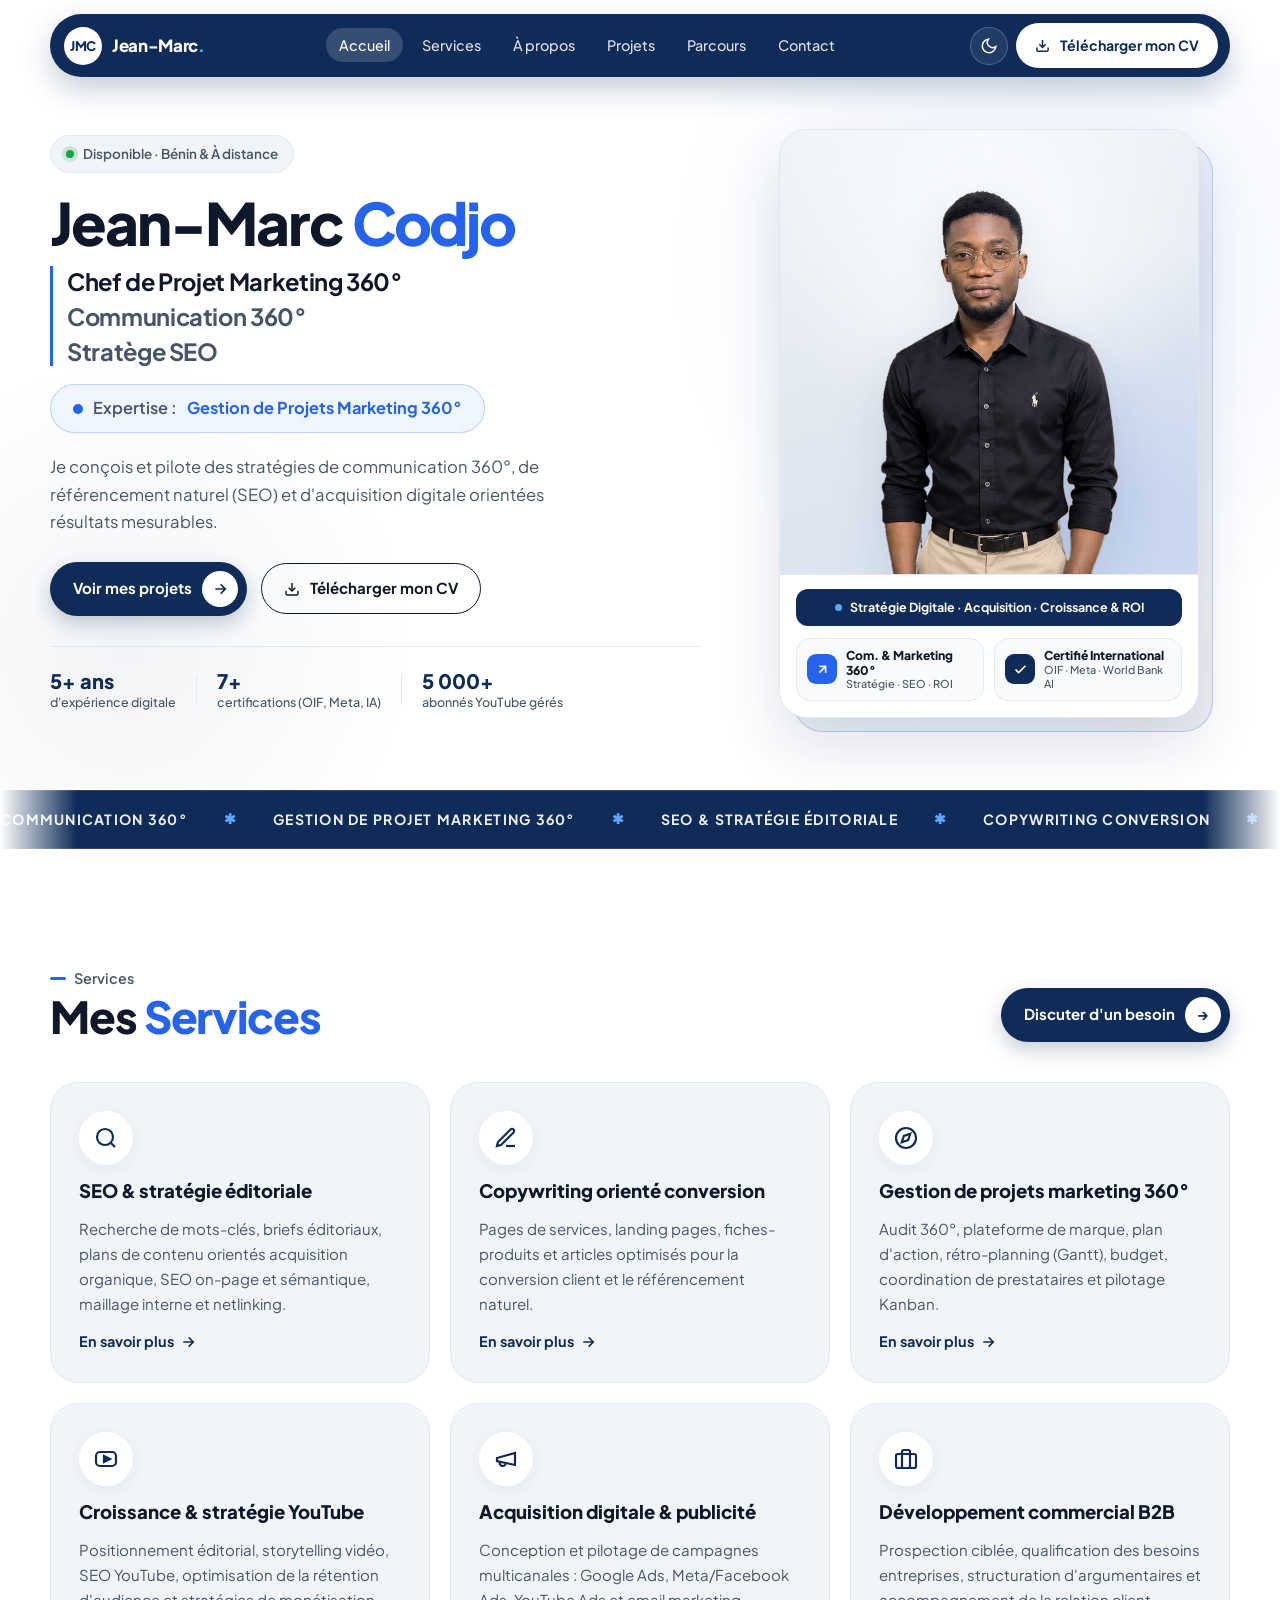
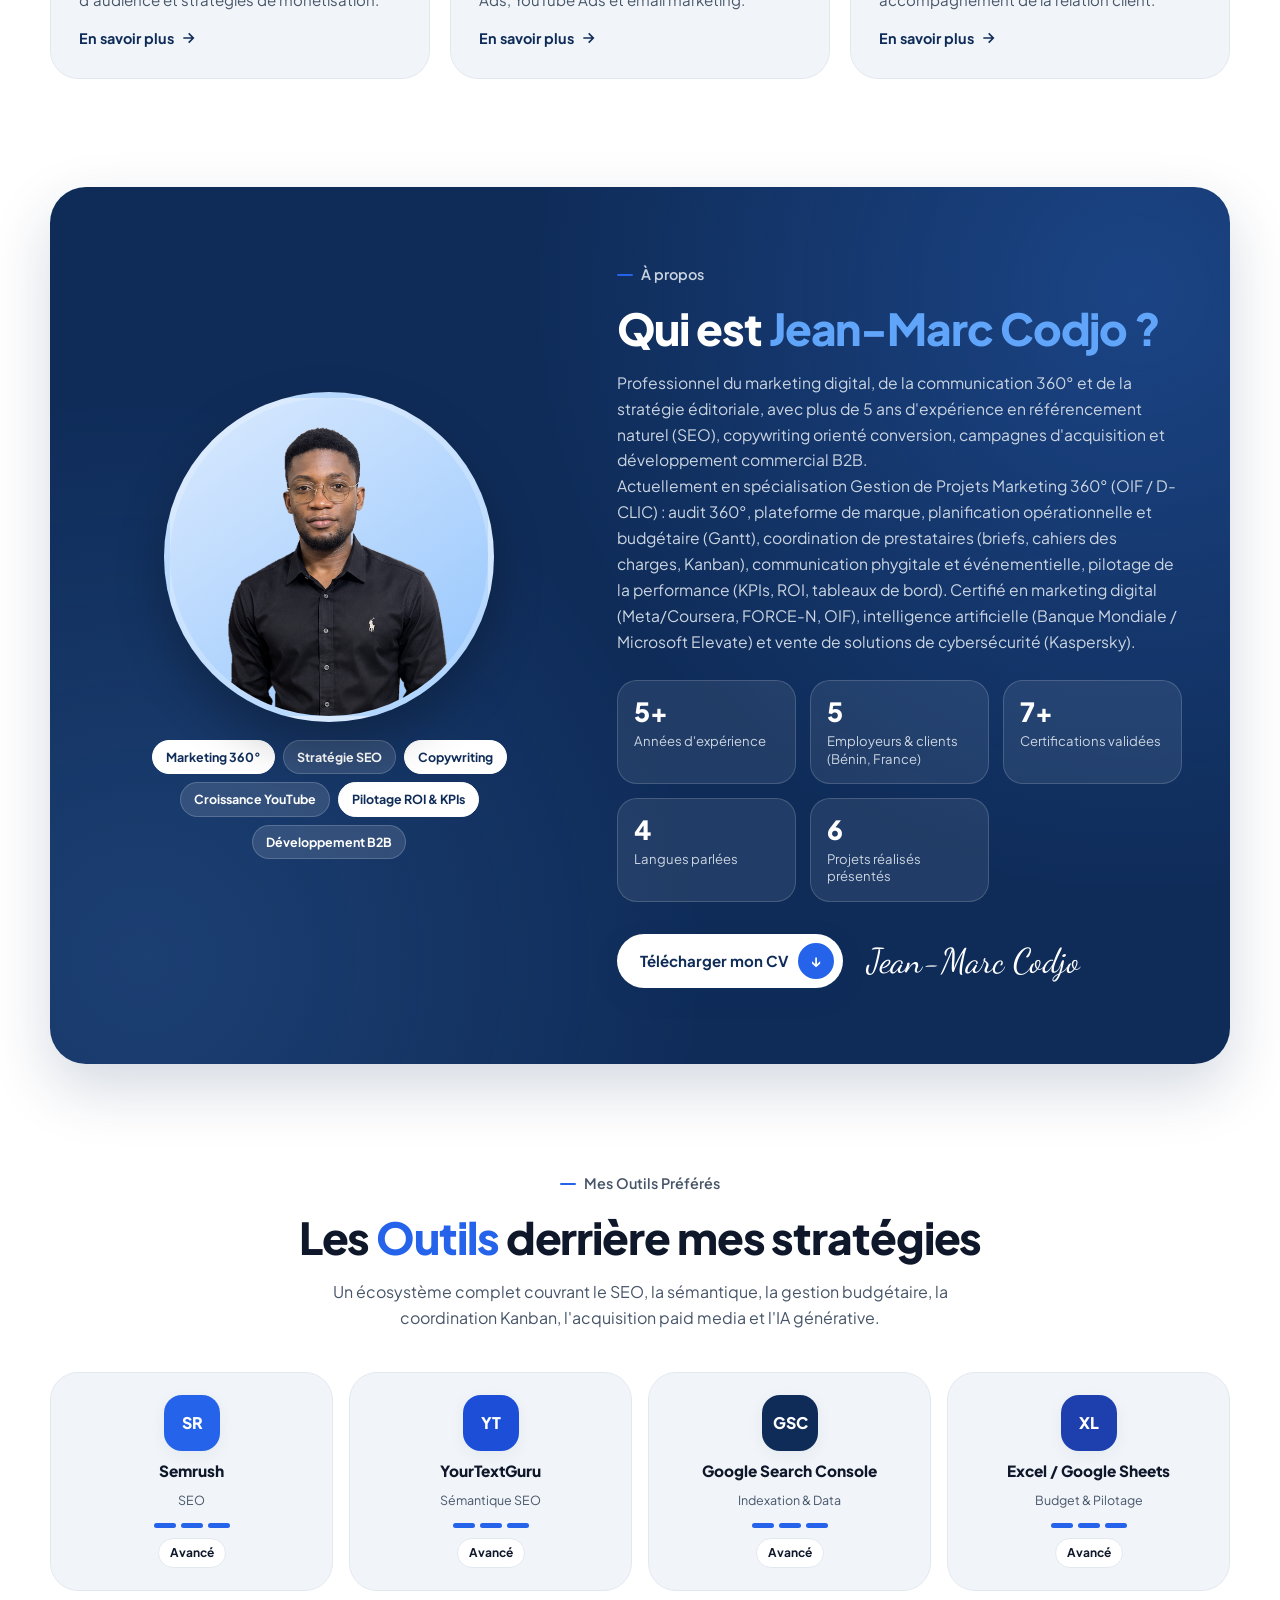
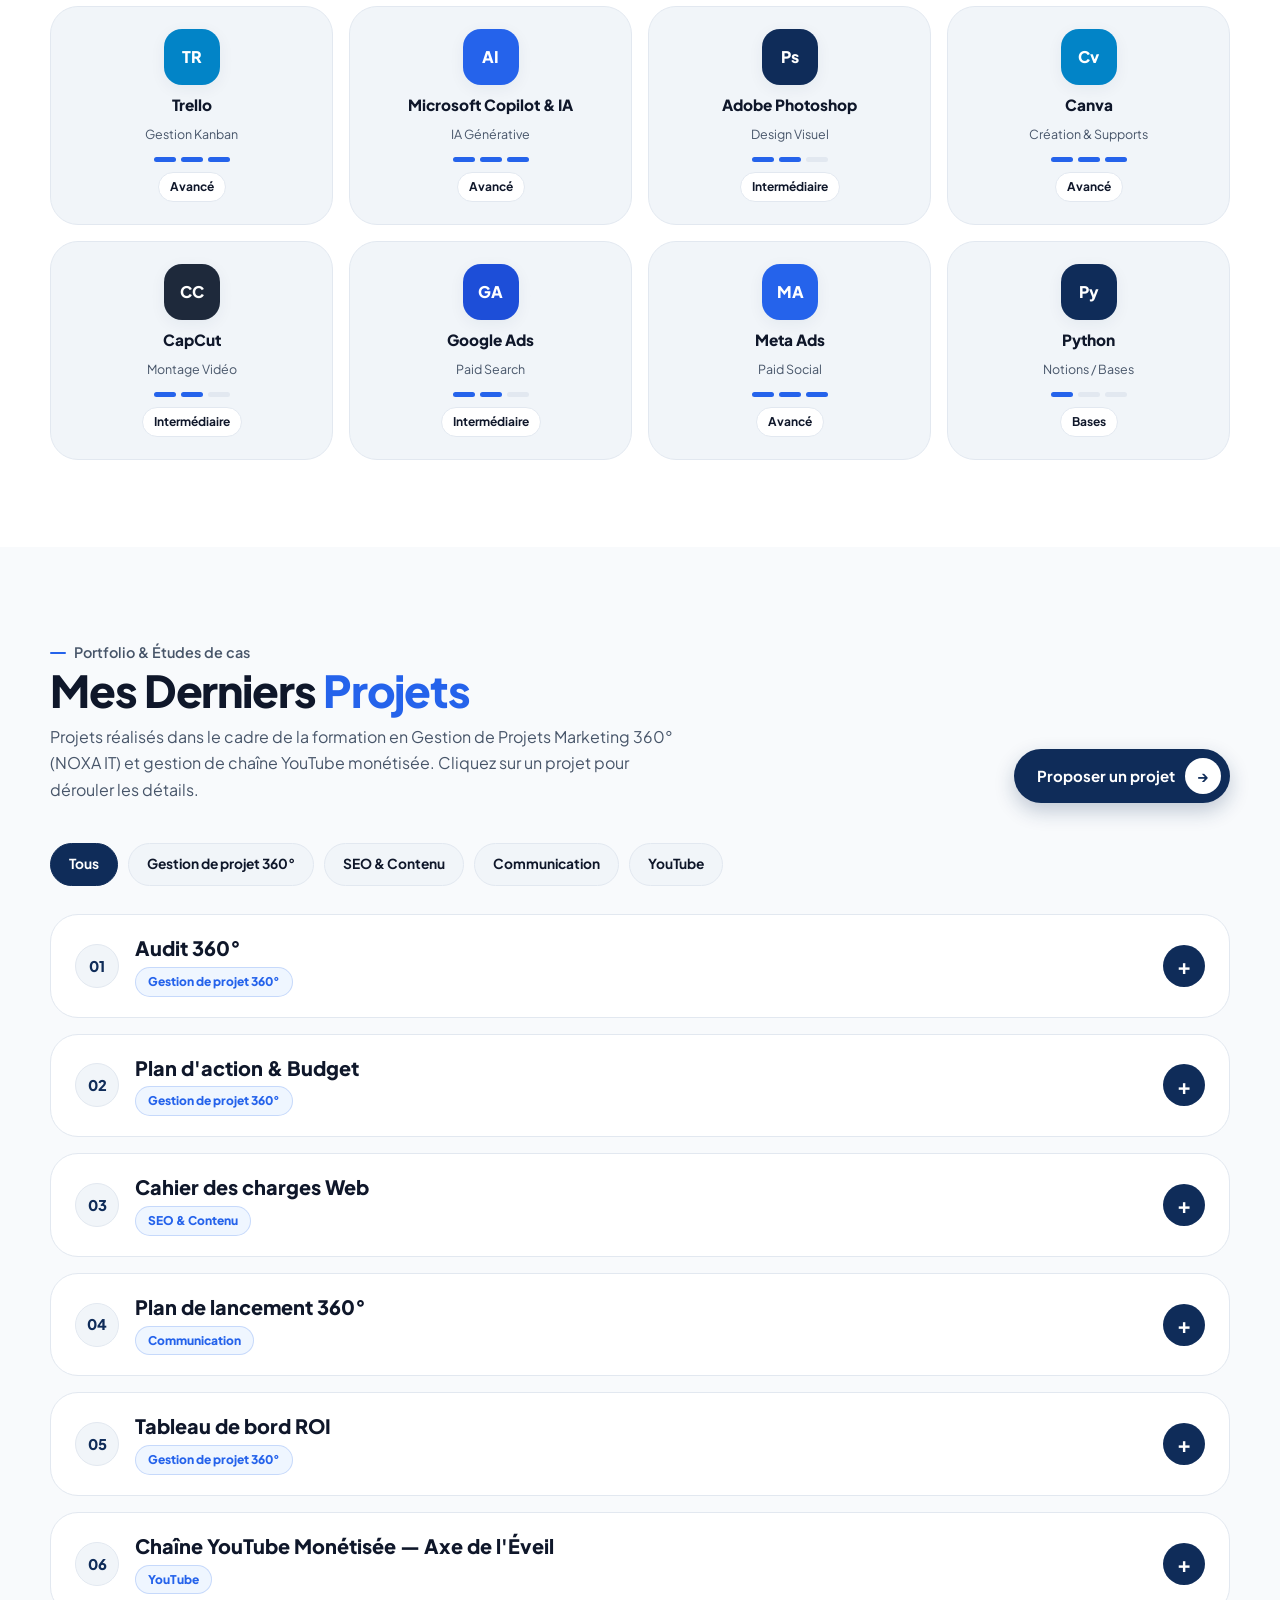
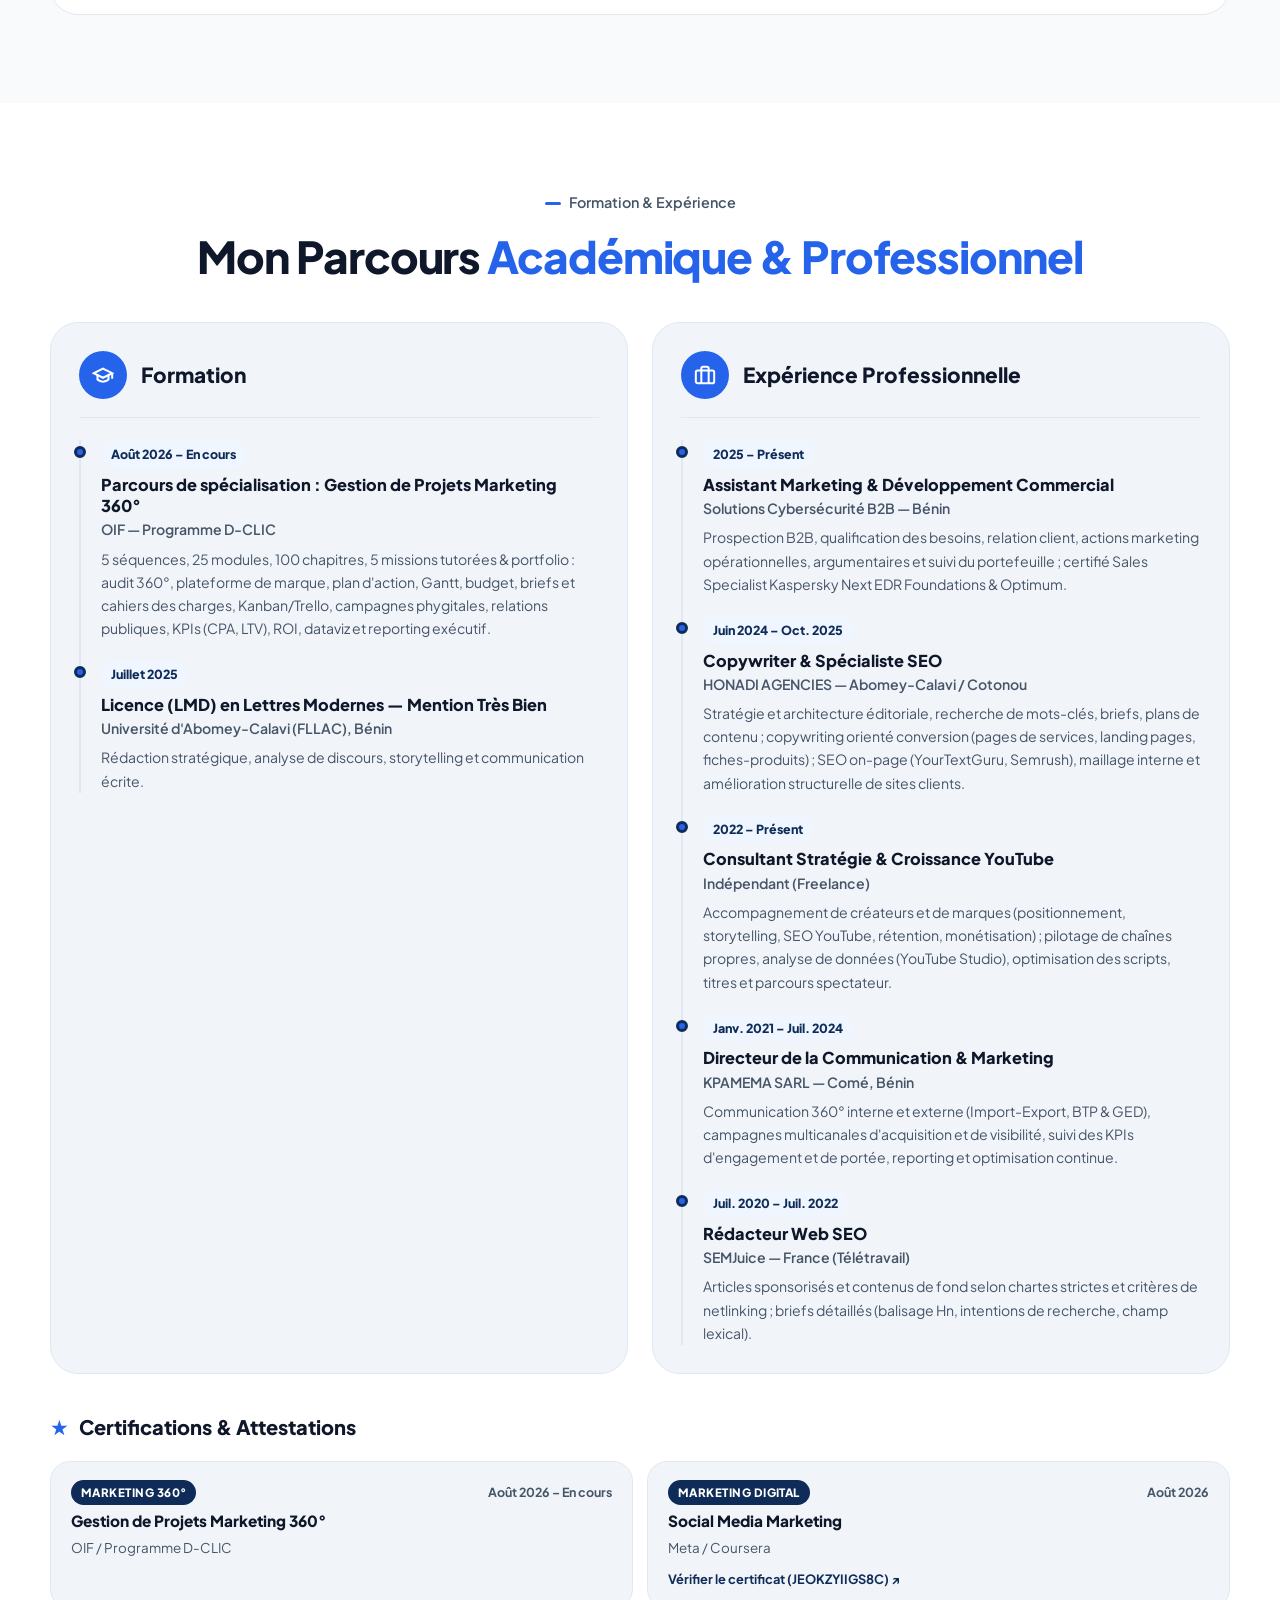
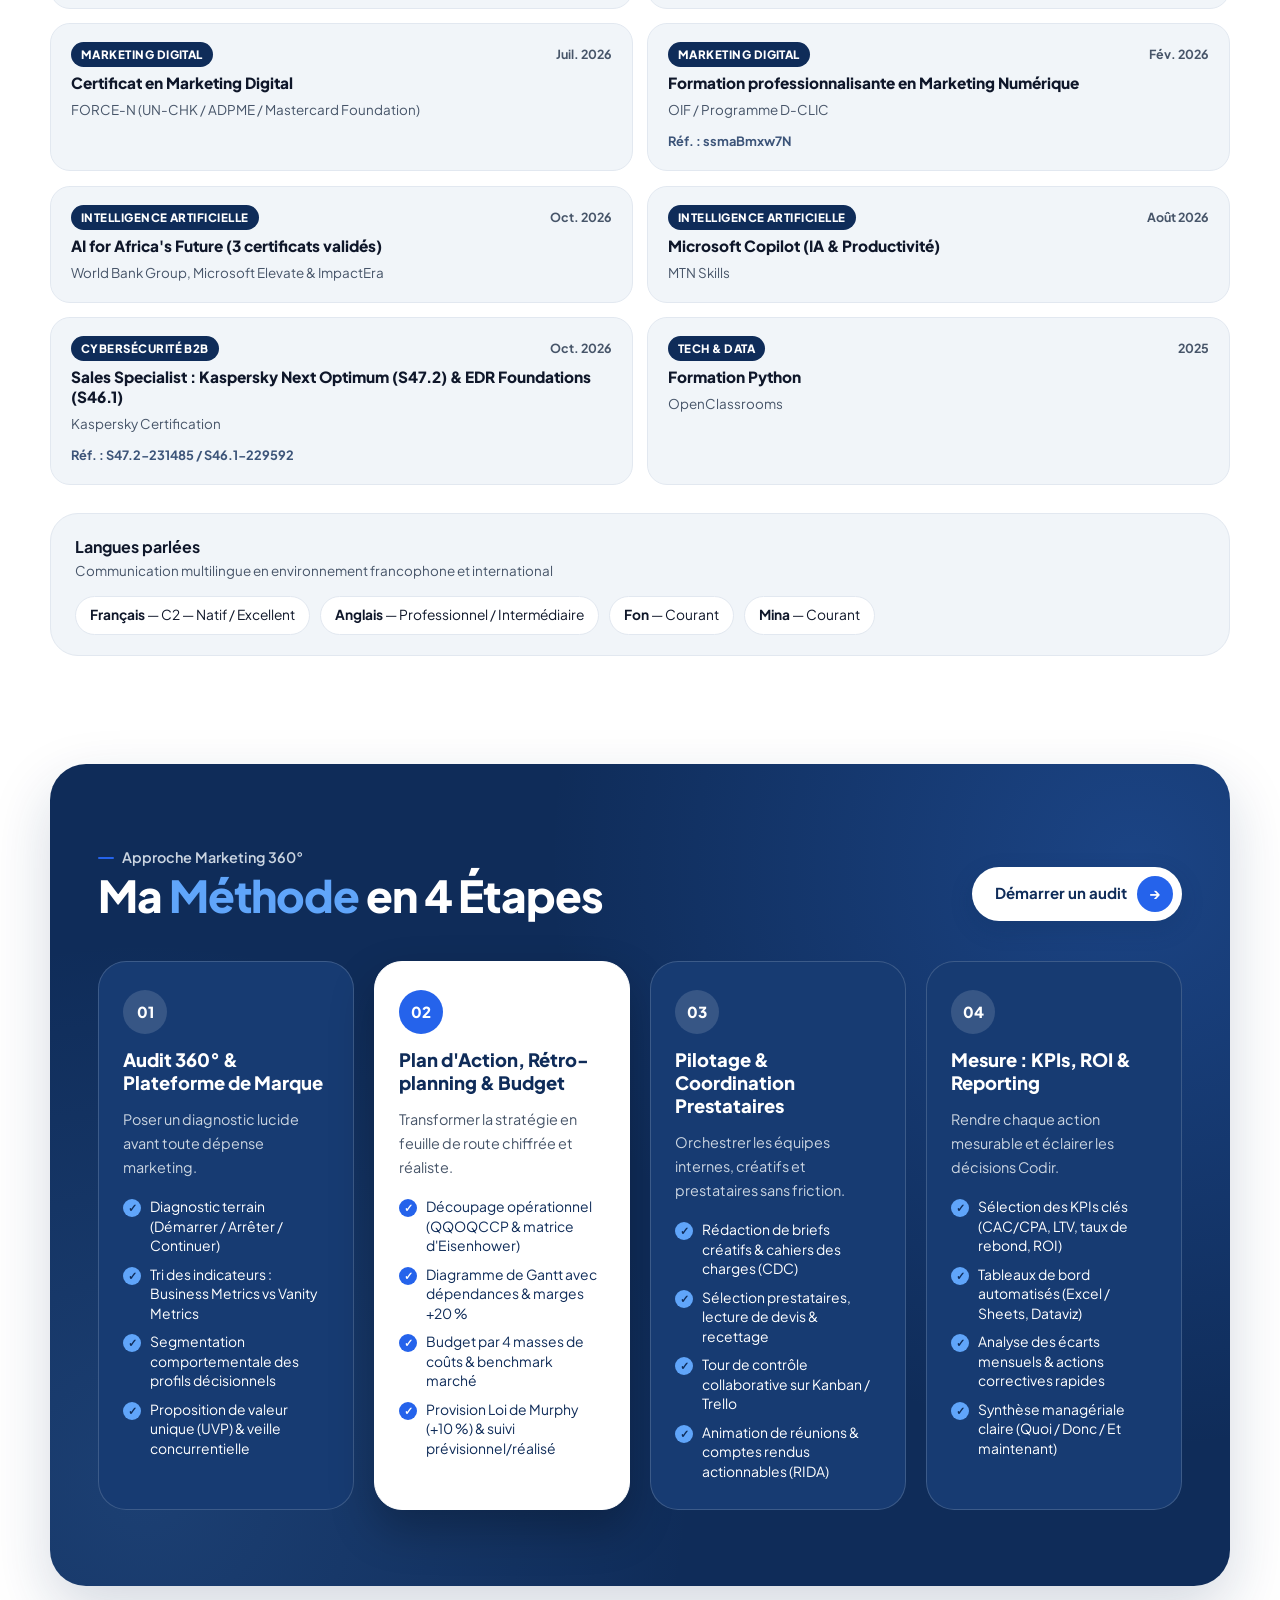
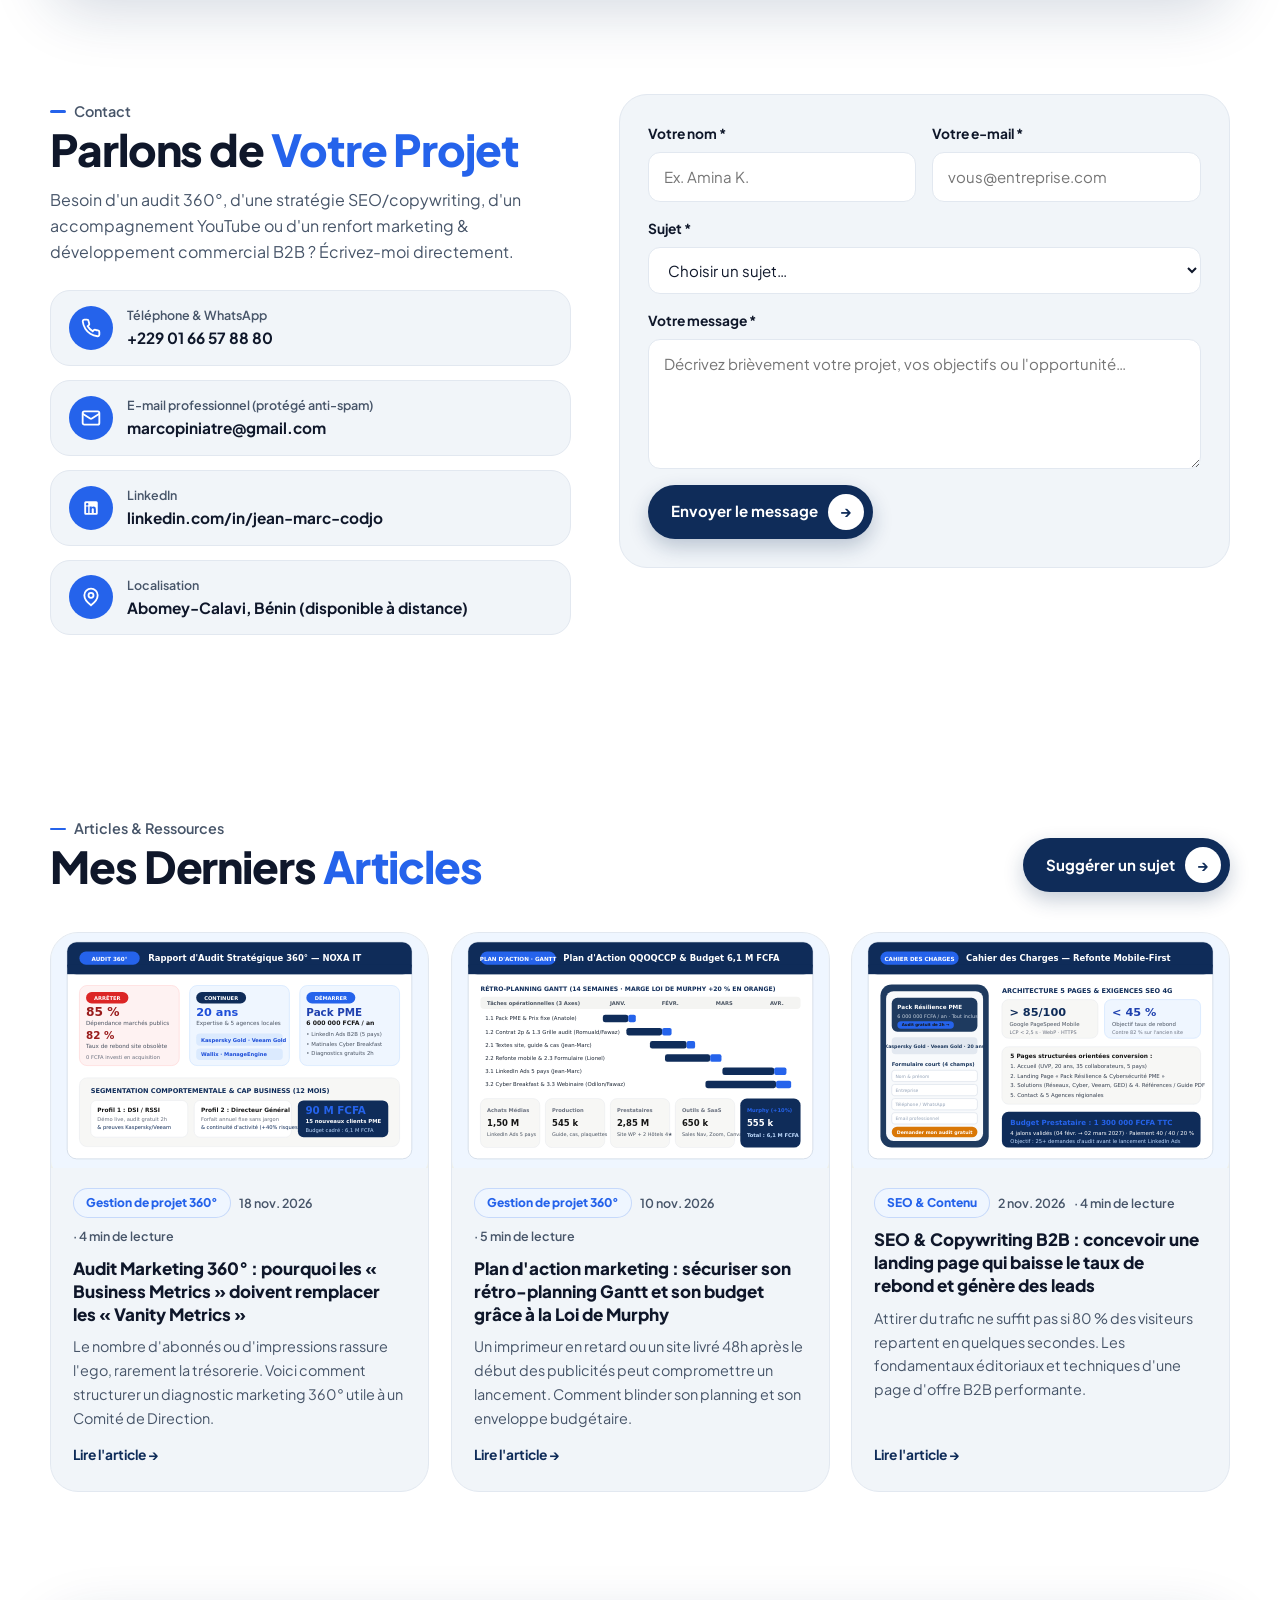
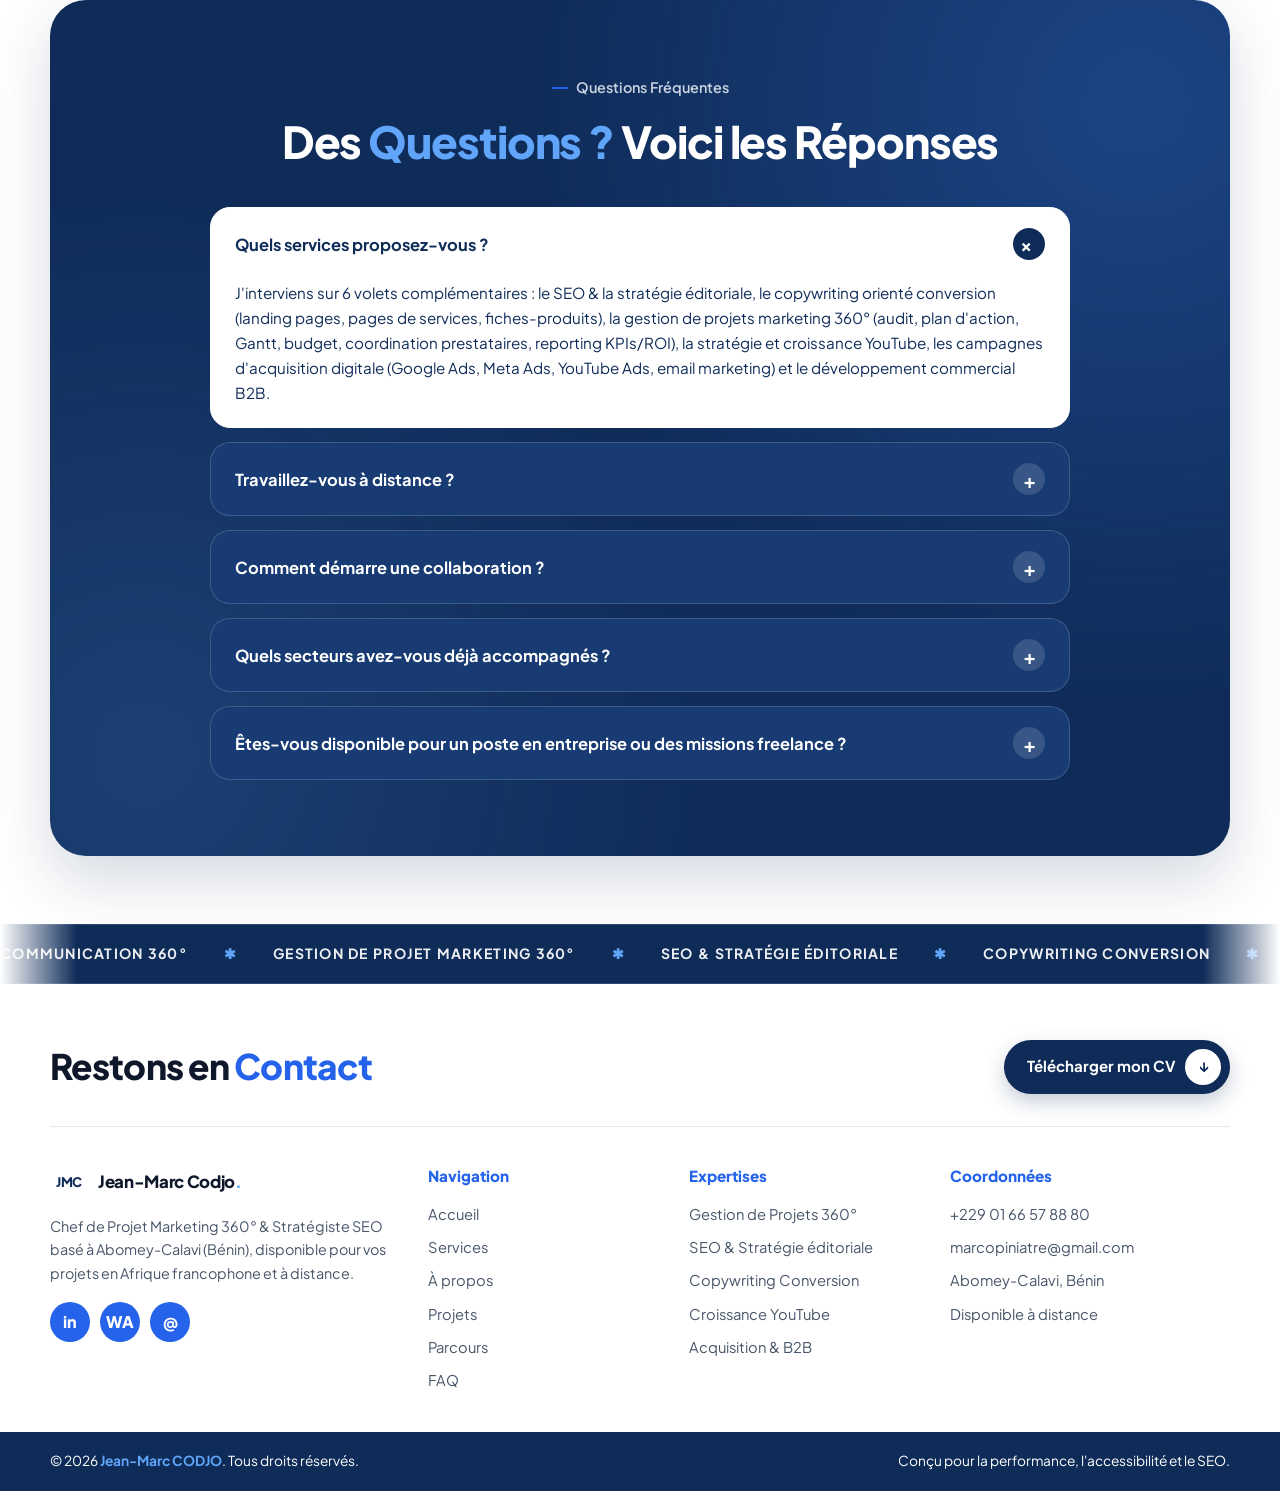
==== commit 31f22d10: "Retour a 'Aout 2026 - En cours' pour la specialisation Marketing 360 (CV et portfolio)" ====
--- a/index.html
+++ b/index.html
@@ -93,7 +93,7 @@
           <svg width="18" height="18" viewBox="0 0 24 24" fill="none" stroke="currentColor" stroke-width="2" aria-hidden="true"><path d="M21 12.79A9 9 0 1 1 11.21 3 7 7 0 0 0 21 12.79z"/></svg>
         </button>
 
-        <a href="public/cv/CV-Jean-Marc-CODJO.pdf?v=3" download="CV-Jean-Marc-CODJO.pdf" class="btn-pill btn-pill-white btn-cv nav-cv-desktop" data-cv-source="navbar">
+        <a href="public/cv/CV-Jean-Marc-CODJO.pdf?v=4" download="CV-Jean-Marc-CODJO.pdf" class="btn-pill btn-pill-white btn-cv nav-cv-desktop" data-cv-source="navbar">
           <svg width="15" height="15" viewBox="0 0 24 24" fill="none" stroke="currentColor" stroke-width="2.4" aria-hidden="true"><path d="M21 15v4a2 2 0 0 1-2 2H5a2 2 0 0 1-2-2v-4"/><polyline points="7 10 12 15 17 10"/><line x1="12" y1="15" x2="12" y2="3"/></svg>
           <span class="cv-btn-label">Télécharger mon CV</span>
         </a>
@@ -124,7 +124,7 @@
         <li><a href="#methode">Ma méthode</a></li>
         <li><a href="#contact">Contact</a></li>
       </ul>
-      <a href="public/cv/CV-Jean-Marc-CODJO.pdf?v=3" download="CV-Jean-Marc-CODJO.pdf" class="btn-pill btn-pill-amber btn-cv" style="width:100%" data-cv-source="mobile-menu">
+      <a href="public/cv/CV-Jean-Marc-CODJO.pdf?v=4" download="CV-Jean-Marc-CODJO.pdf" class="btn-pill btn-pill-amber btn-cv" style="width:100%" data-cv-source="mobile-menu">
         <span class="cv-btn-label">Télécharger mon CV (PDF)</span>
         <span class="btn-circle" aria-hidden="true">↓</span>
       </a>
@@ -169,7 +169,7 @@
               </span>
             </a>
 
-            <a href="public/cv/CV-Jean-Marc-CODJO.pdf?v=3" download="CV-Jean-Marc-CODJO.pdf" class="btn-pill btn-pill-outline btn-cv" data-cv-source="hero">
+            <a href="public/cv/CV-Jean-Marc-CODJO.pdf?v=4" download="CV-Jean-Marc-CODJO.pdf" class="btn-pill btn-pill-outline btn-cv" data-cv-source="hero">
               <svg width="16" height="16" viewBox="0 0 24 24" fill="none" stroke="currentColor" stroke-width="2.2" aria-hidden="true"><path d="M21 15v4a2 2 0 0 1-2 2H5a2 2 0 0 1-2-2v-4"/><polyline points="7 10 12 15 17 10"/><line x1="12" y1="15" x2="12" y2="3"/></svg>
               <span class="cv-btn-label">Télécharger mon CV</span>
             </a>
@@ -287,7 +287,7 @@
               <div id="about-paragraphs"></div>
               <div class="stats-grid" id="about-stats"></div>
               <div class="about-footer">
-                <a href="public/cv/CV-Jean-Marc-CODJO.pdf?v=3" download="CV-Jean-Marc-CODJO.pdf" class="btn-pill btn-pill-amber btn-cv" data-cv-source="about">
+                <a href="public/cv/CV-Jean-Marc-CODJO.pdf?v=4" download="CV-Jean-Marc-CODJO.pdf" class="btn-pill btn-pill-amber btn-cv" data-cv-source="about">
                   <span class="cv-btn-label">Télécharger mon CV</span>
                   <span class="btn-circle" aria-hidden="true">↓</span>
                 </a>
@@ -567,7 +567,7 @@
           <h2 class="section-title" style="font-size:clamp(1.6rem,3vw,2.2rem);">
             Restons en <span class="highlight">Contact</span>
           </h2>
-          <a href="public/cv/CV-Jean-Marc-CODJO.pdf?v=3" download="CV-Jean-Marc-CODJO.pdf" class="btn-pill btn-pill-green btn-cv" data-cv-source="footer">
+          <a href="public/cv/CV-Jean-Marc-CODJO.pdf?v=4" download="CV-Jean-Marc-CODJO.pdf" class="btn-pill btn-pill-green btn-cv" data-cv-source="footer">
             <span class="cv-btn-label">Télécharger mon CV</span>
             <span class="btn-circle" aria-hidden="true">↓</span>
           </a>
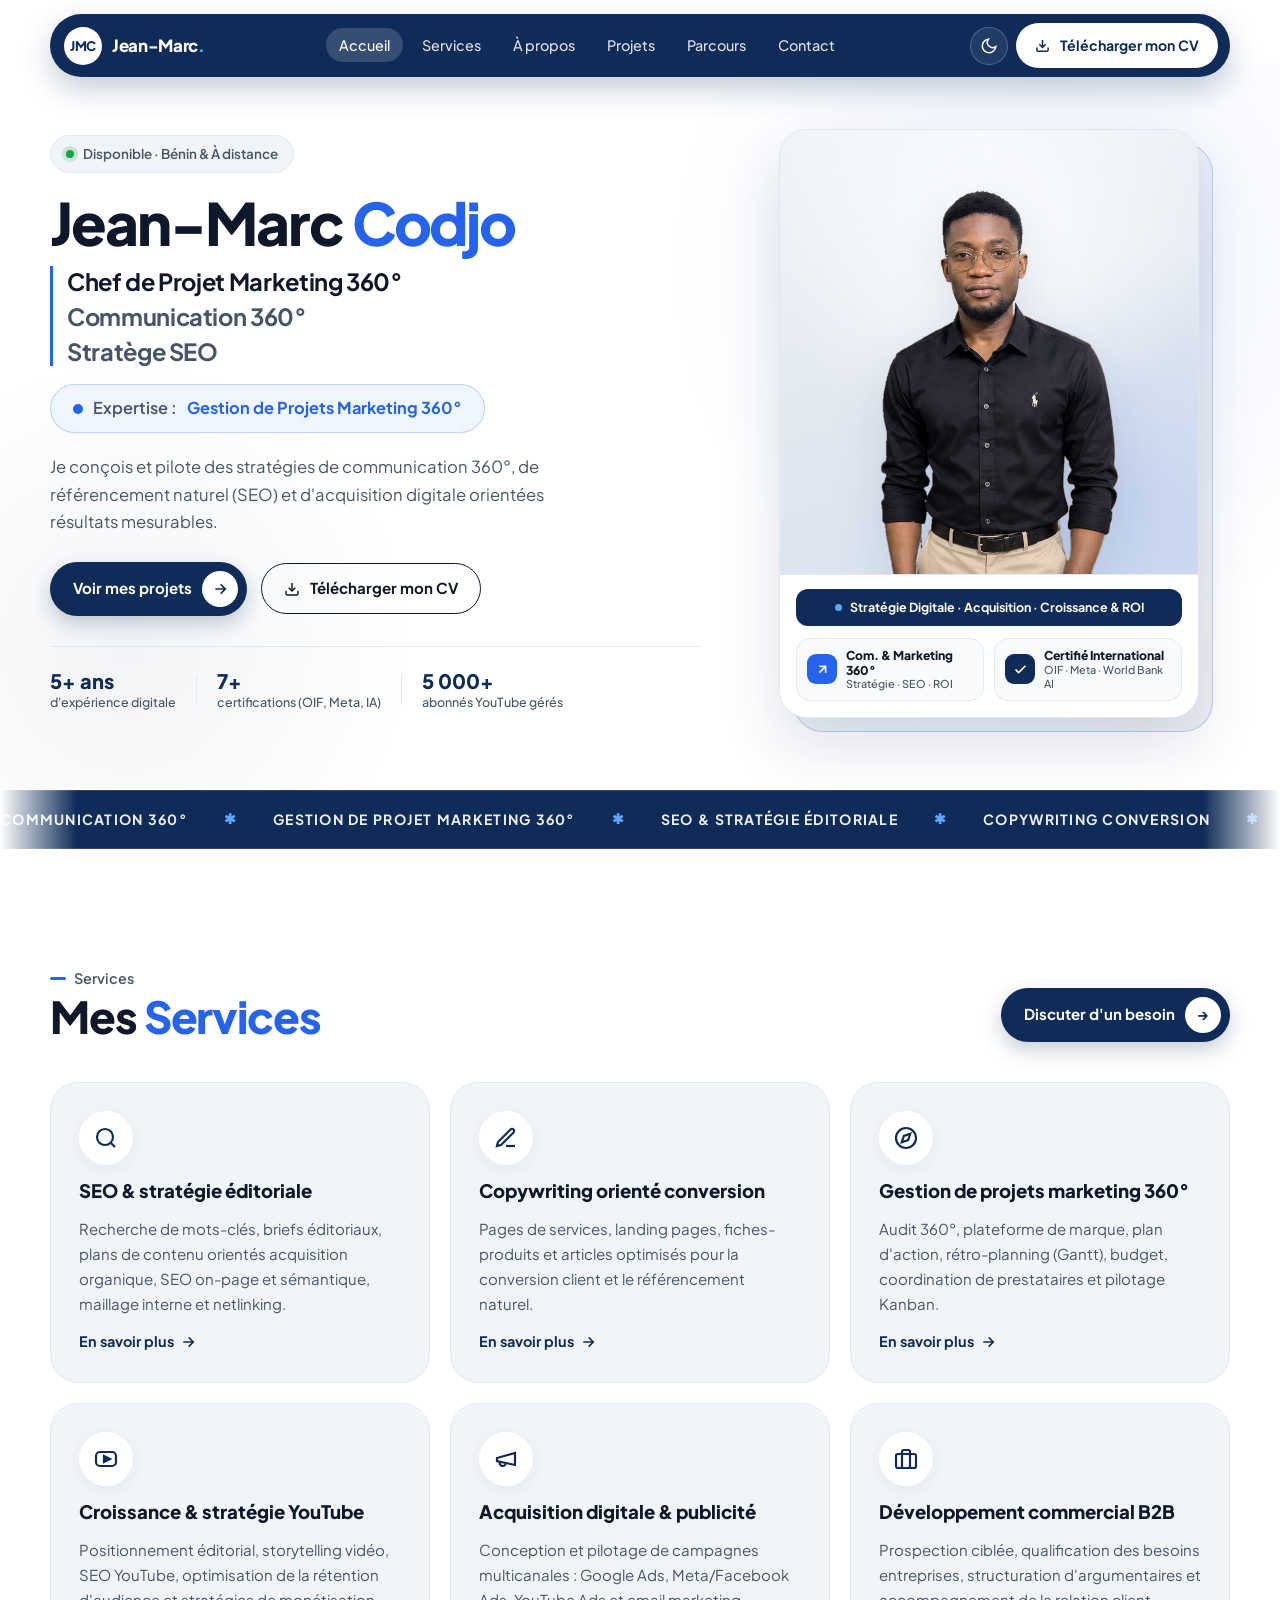
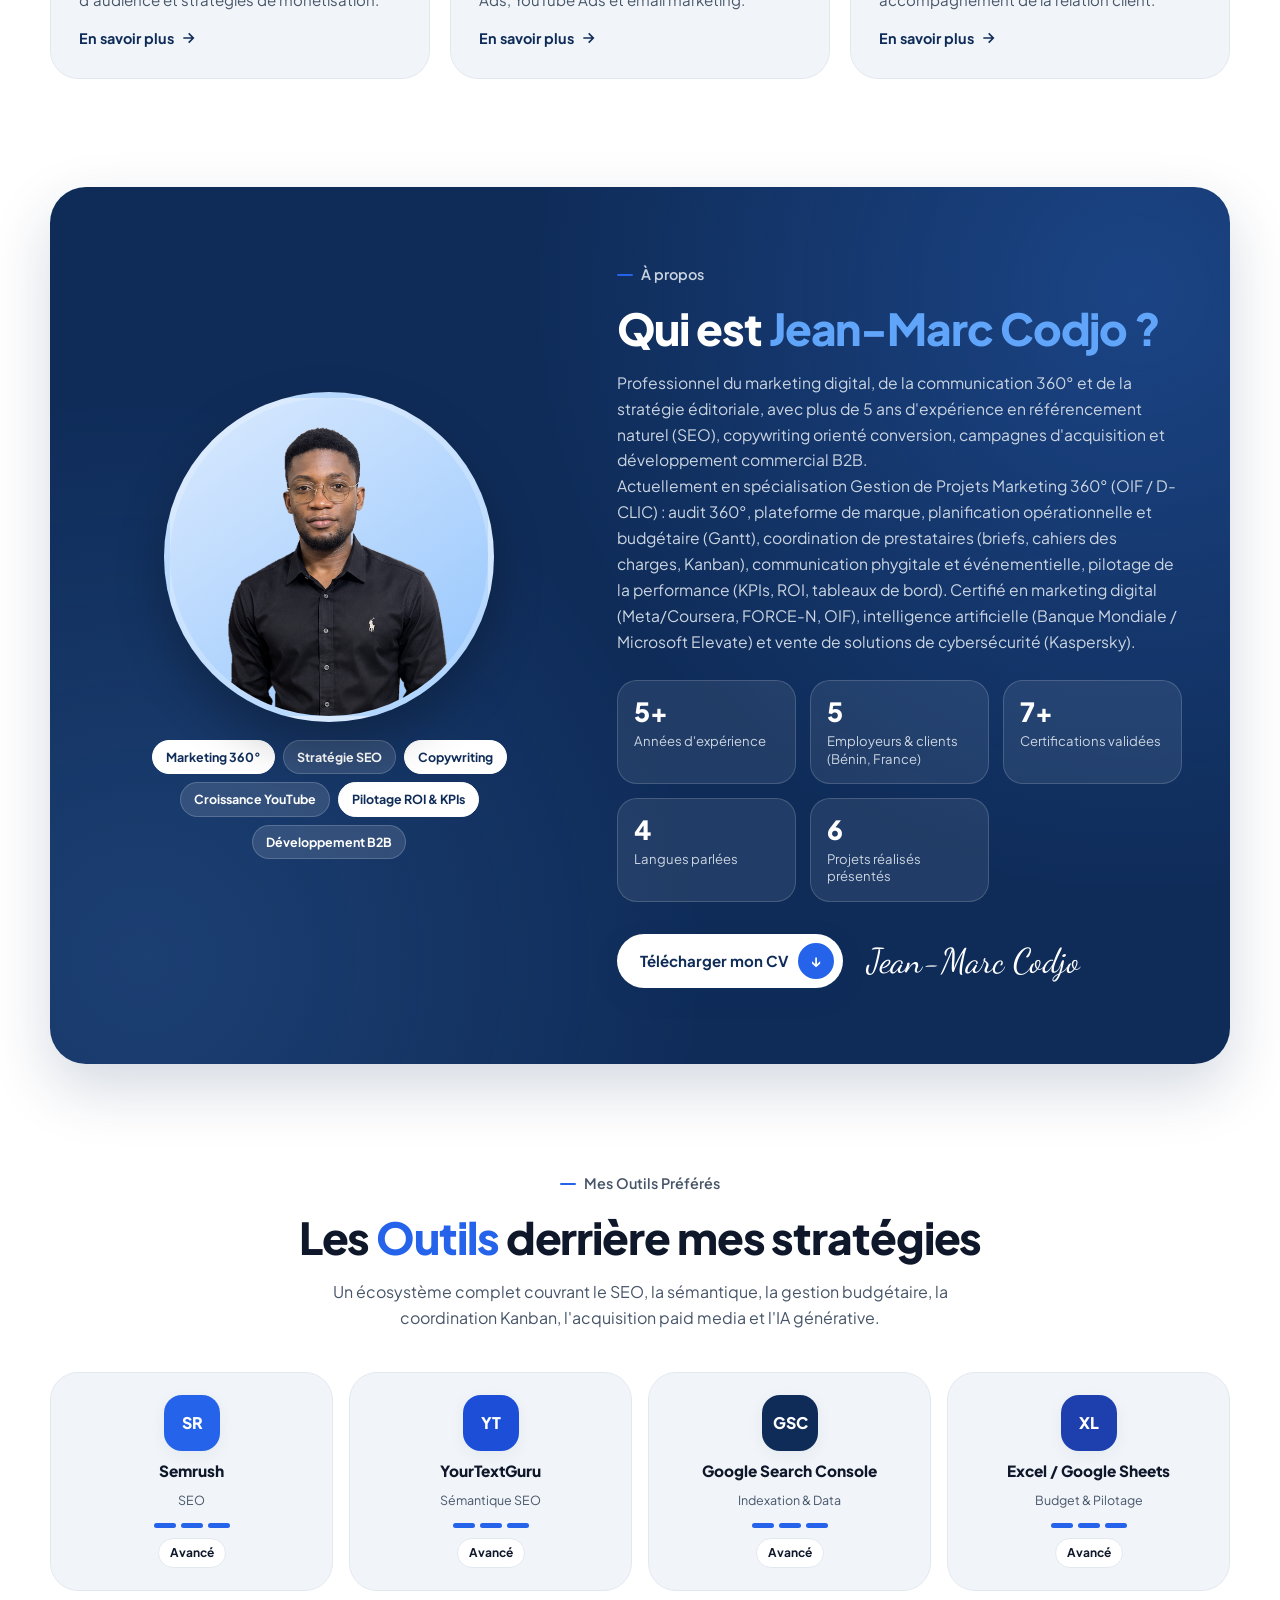
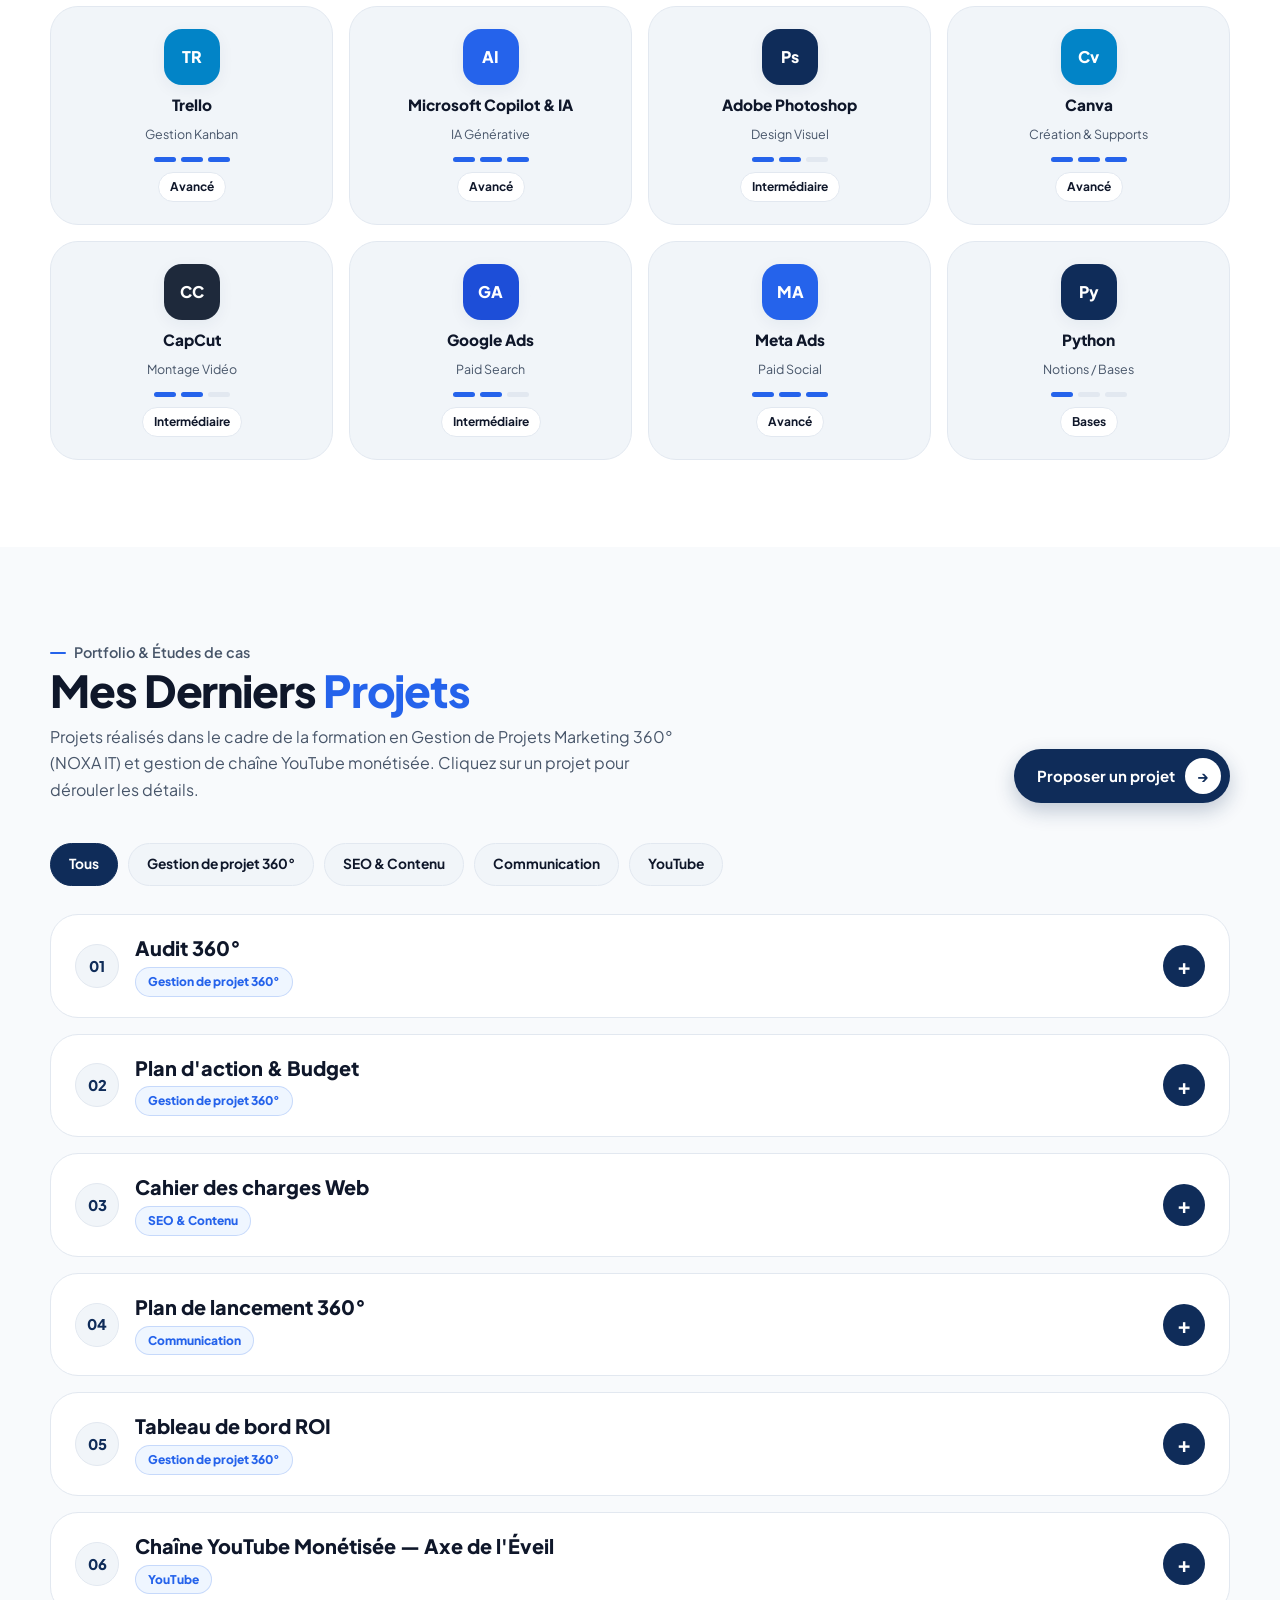
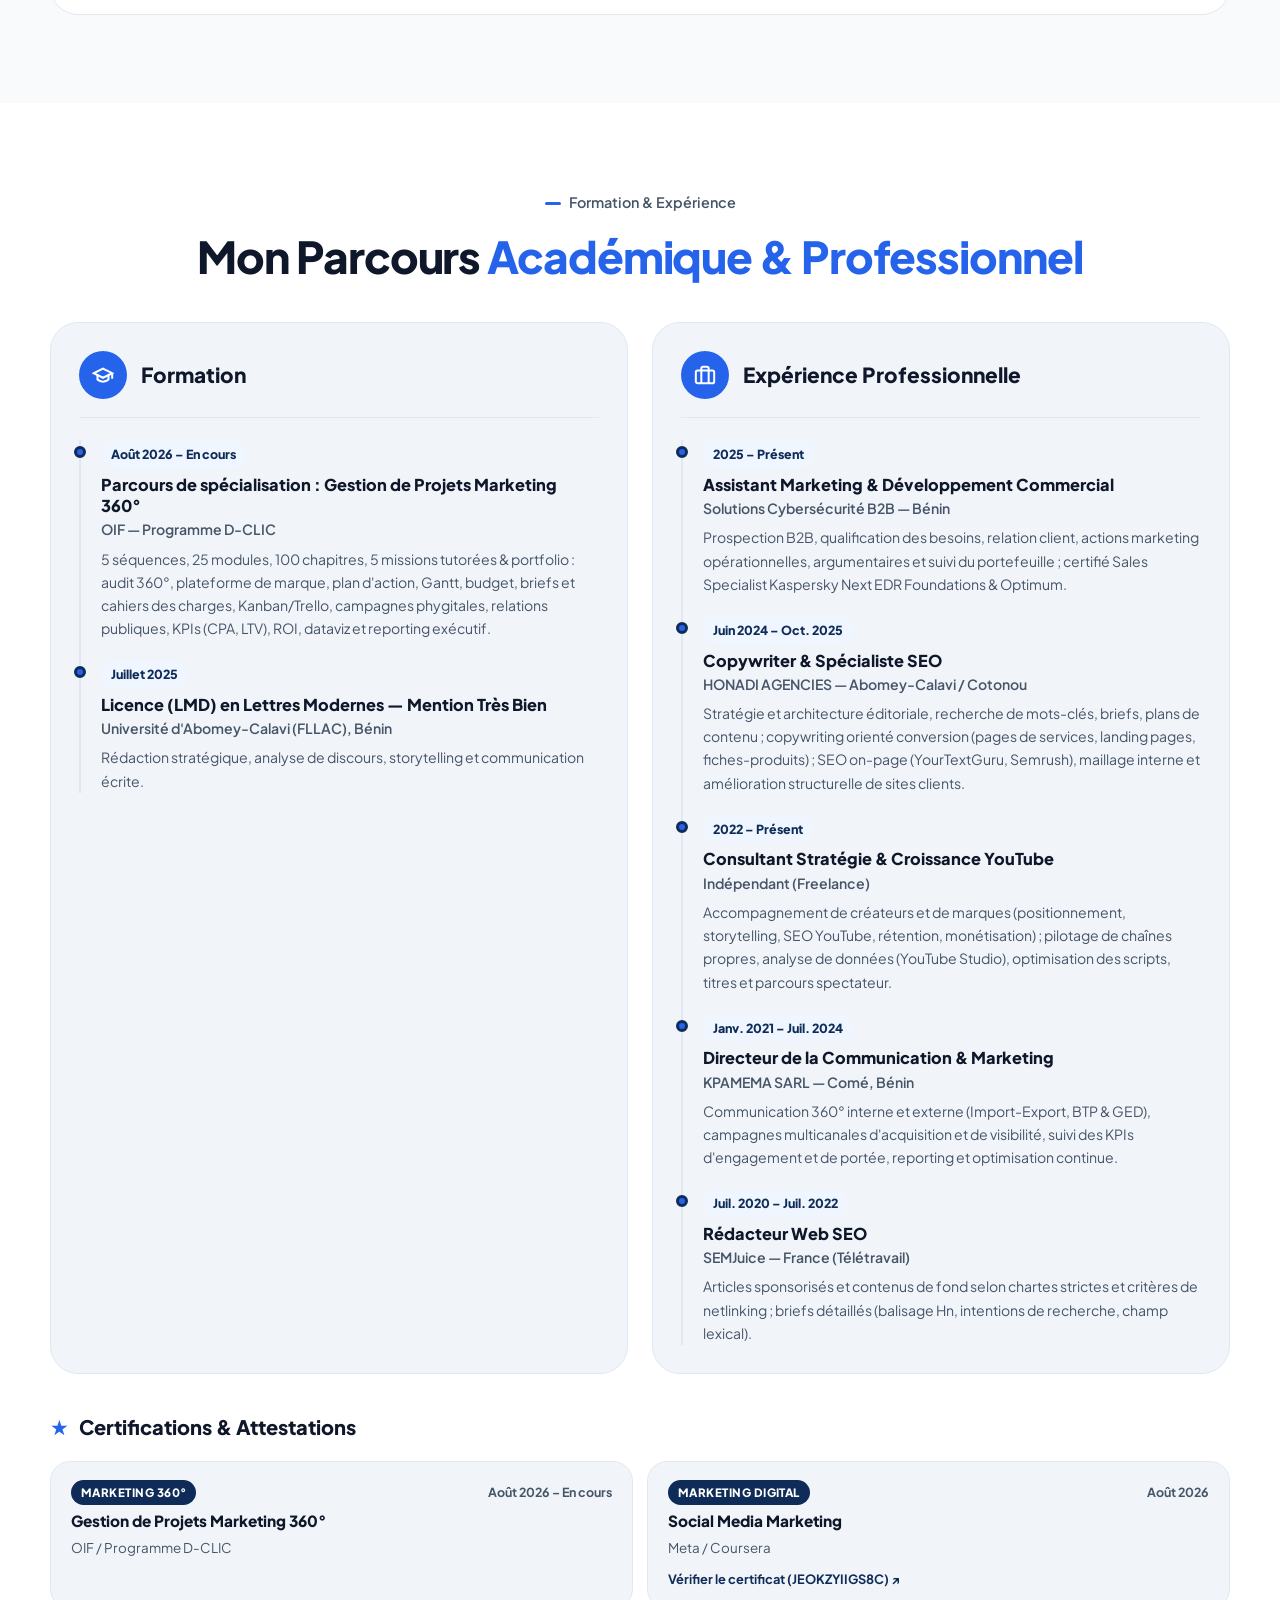
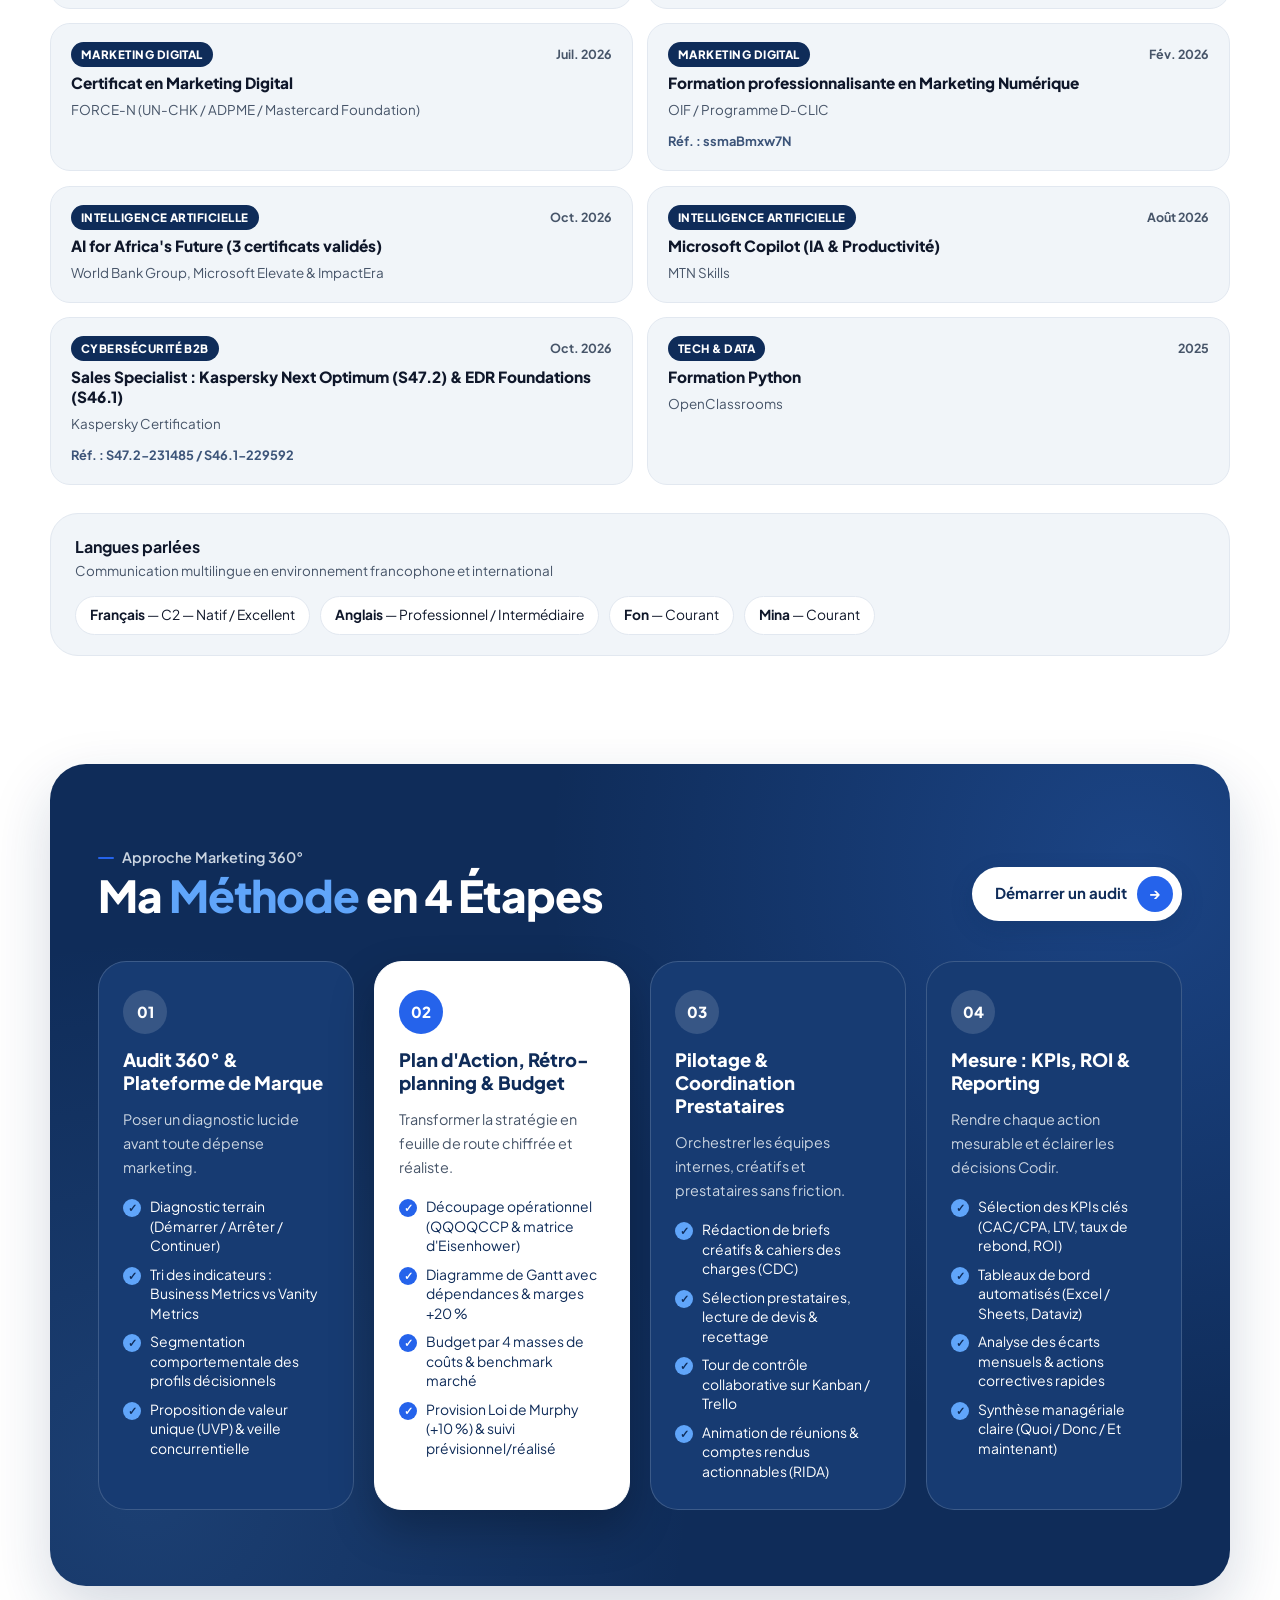
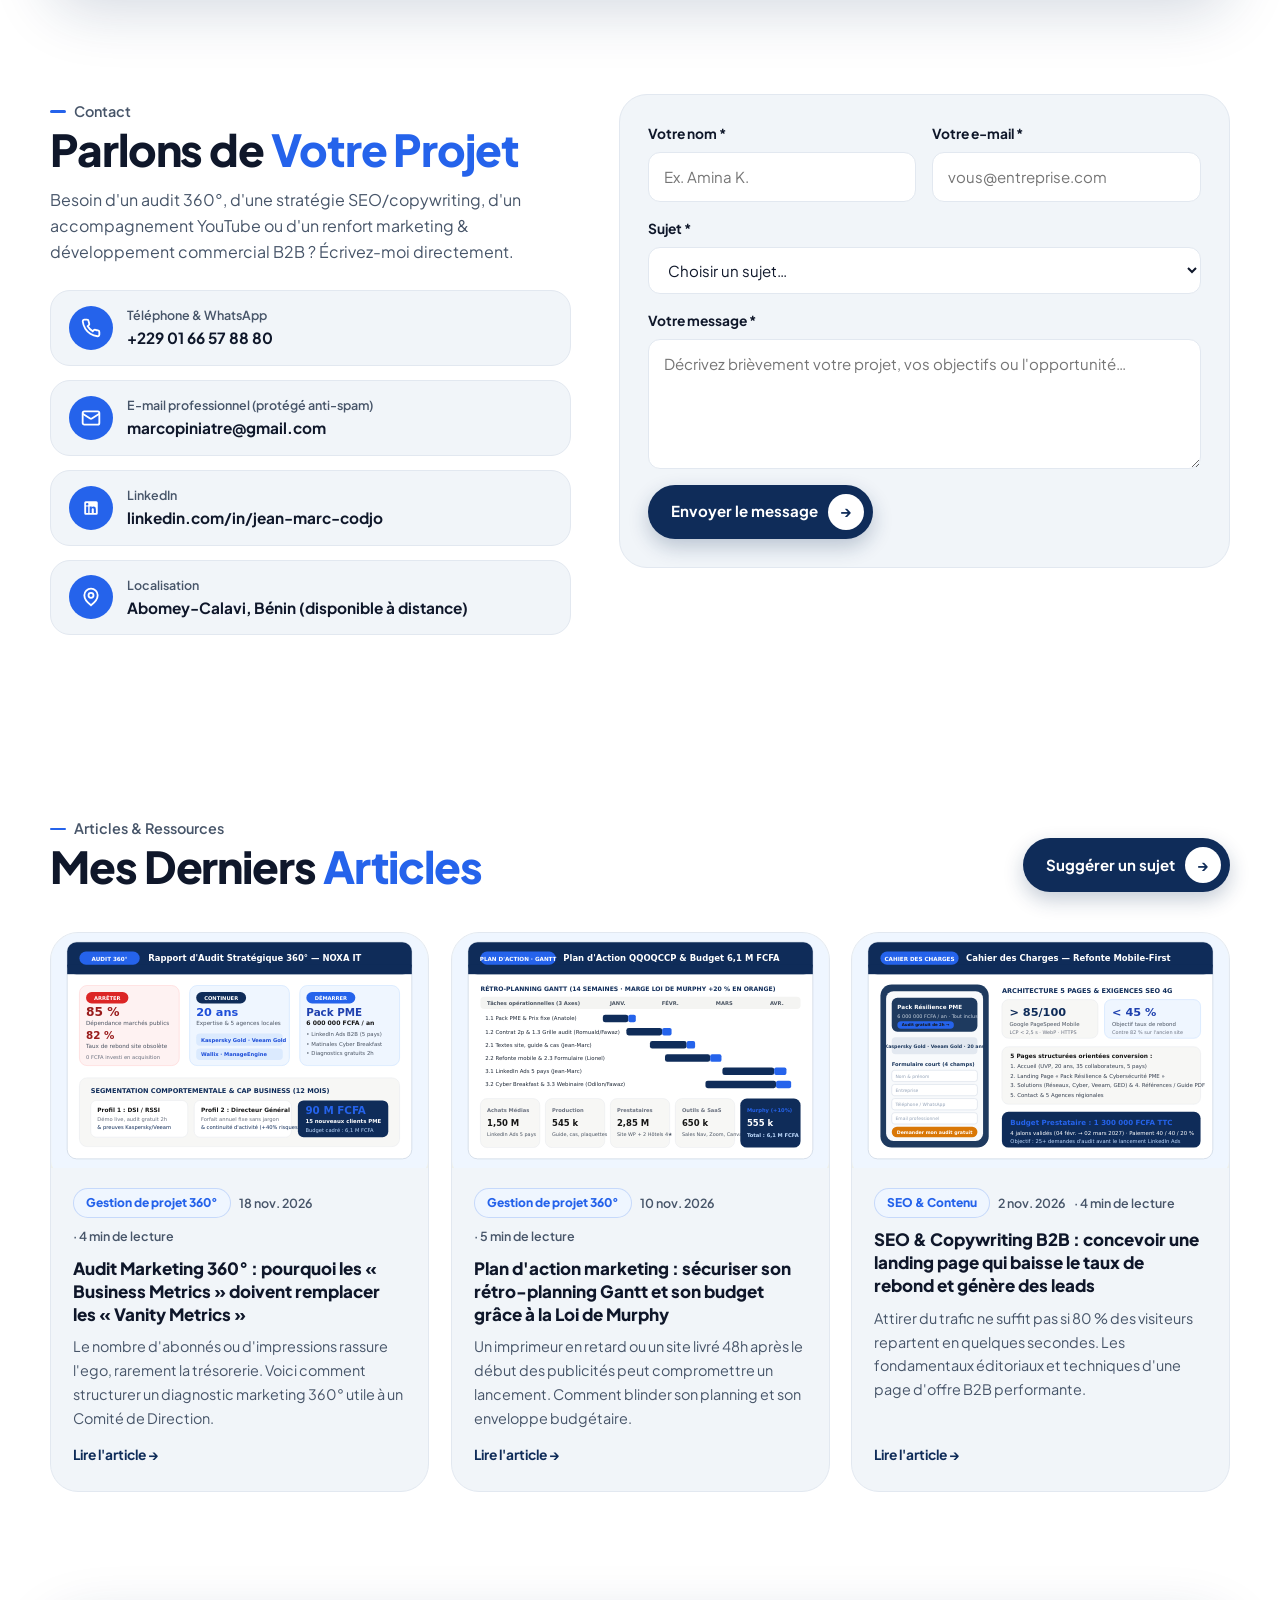
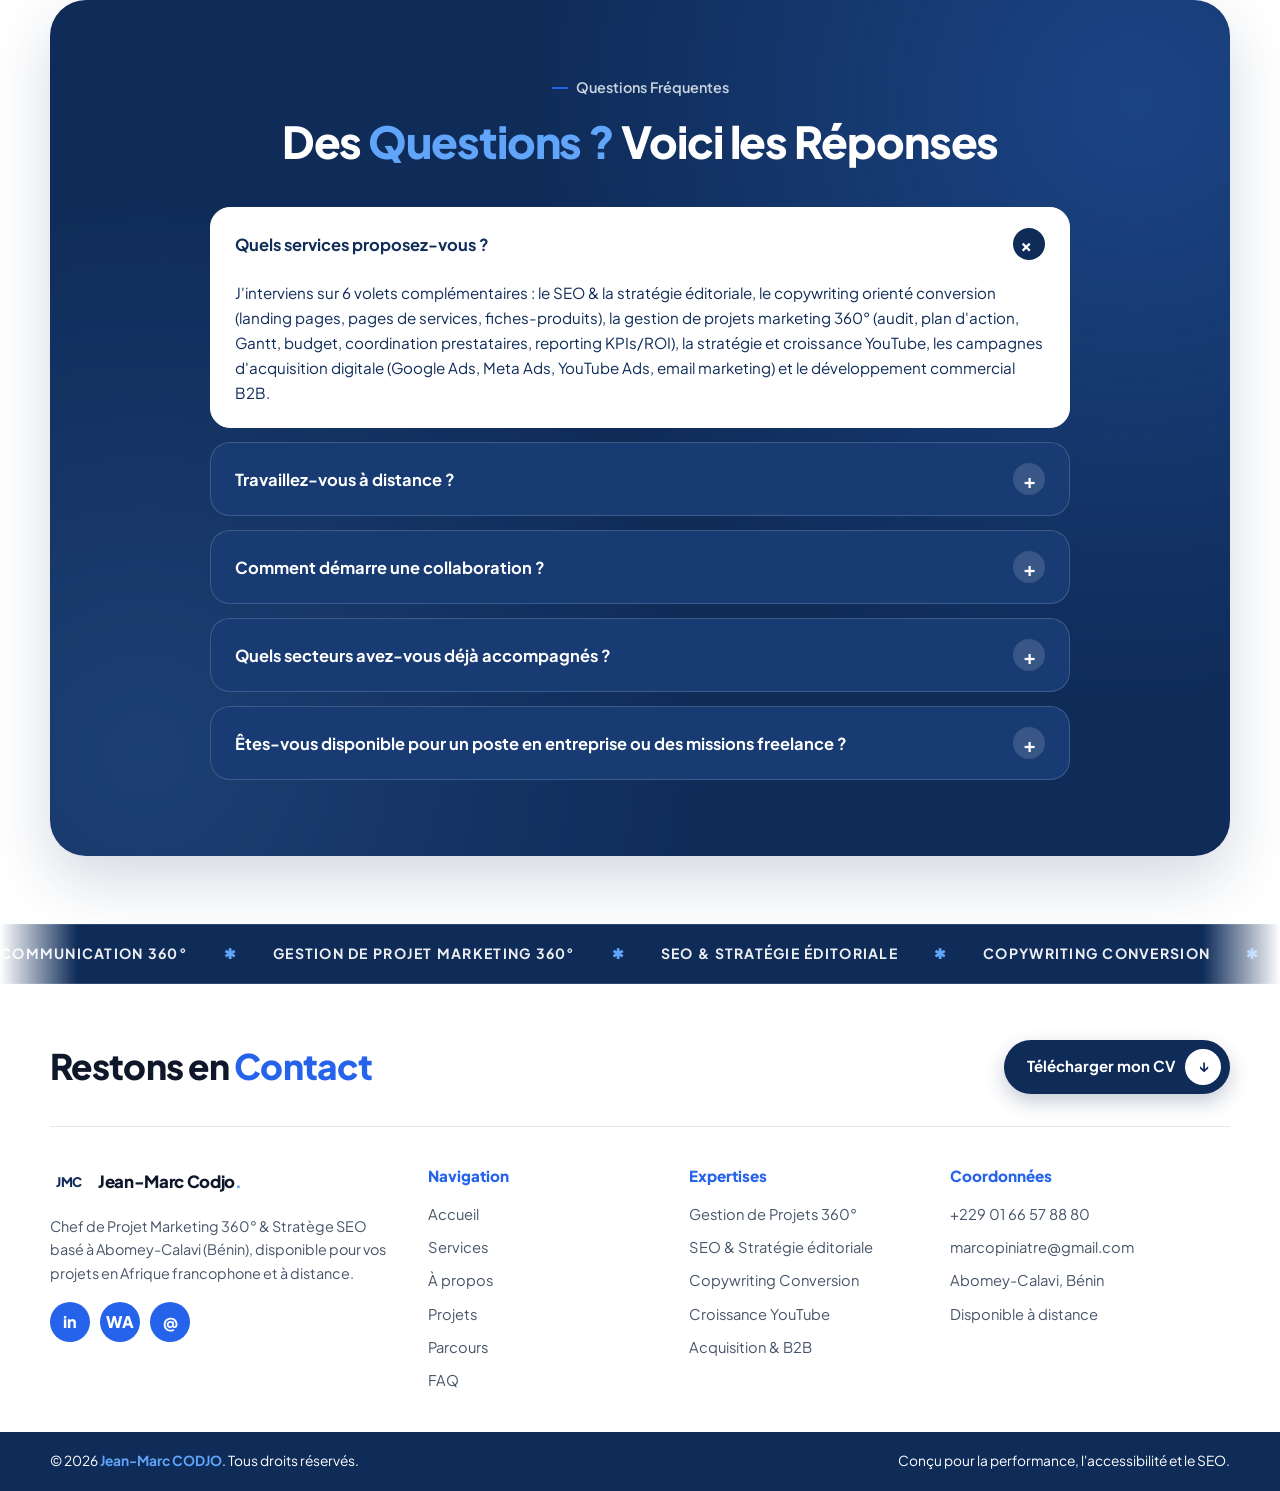
==== commit ae020a47: "Correction 'Strategiste' -> 'Stratege SEO' partout (portfolio, balises partage WhatsApp/LinkedIn et " ====
--- a/index.html
+++ b/index.html
@@ -3,8 +3,8 @@
 <head>
   <meta charset="UTF-8">
   <meta name="viewport" content="width=device-width, initial-scale=1.0">
-  <title>Jean-Marc CODJO — Chef de Projet Marketing 360° &amp; Stratégiste SEO</title>
-  <meta name="description" content="Portfolio de Jean-Marc CODJO, Chef de Projet Marketing 360°, Stratégiste SEO, Copywriter & Acquisition Digitale basé au Bénin (disponible à distance). Audit 360°, Gantt, budget, croissance YouTube et études de cas réelles.">
+  <title>Jean-Marc CODJO — Chef de Projet Marketing &amp; Communication 360° · Stratège SEO</title>
+  <meta name="description" content="Portfolio de Jean-Marc CODJO — Chef de Projet Marketing 360°, Communication 360° et Stratège SEO basé au Bénin (disponible à distance). Audit 360°, Gantt, budget, croissance YouTube et études de cas réelles.">
   <meta name="author" content="Jean-Marc CODJO">
   <meta name="robots" content="index, follow">
   <meta name="theme-color" content="#0F2C59">
@@ -12,11 +12,11 @@
   <!-- Open Graph & Twitter -->
   <meta property="og:type" content="website">
   <meta property="og:locale" content="fr_FR">
-  <meta property="og:title" content="Jean-Marc CODJO — Chef de Projet Marketing 360° &amp; Stratégiste SEO">
-  <meta property="og:description" content="Je transforme la stratégie éditoriale, le SEO et l'acquisition digitale en résultats mesurables. Découvrez mes services, études de cas 360° et téléchargez mon CV.">
+  <meta property="og:title" content="Jean-Marc CODJO — Chef de Projet Marketing &amp; Communication 360° · Stratège SEO">
+  <meta property="og:description" content="Je conçois et pilote des stratégies de communication 360°, de référencement naturel (SEO) et d'acquisition digitale orientées résultats mesurables. Découvrez mes projets et mon CV.">
   <meta property="og:image" content="public/images/og-cover.svg">
   <meta name="twitter:card" content="summary_large_image">
-  <meta name="twitter:title" content="Jean-Marc CODJO — Chef de Projet Marketing 360° &amp; Stratégiste SEO">
+  <meta name="twitter:title" content="Jean-Marc CODJO — Chef de Projet Marketing &amp; Communication 360° · Stratège SEO">
   <meta name="twitter:description" content="Stratégie éditoriale, SEO, copywriting orienté conversion, gestion de projets marketing 360° et croissance YouTube.">
 
   <link rel="icon" type="image/svg+xml" href="public/images/favicon.svg">
@@ -35,7 +35,7 @@
       {
         "@type": "Person",
         "name": "Jean-Marc CODJO",
-        "jobTitle": "Chef de Projet Marketing 360° & Stratégiste SEO",
+        "jobTitle": "Chef de Projet Marketing 360° & Stratège SEO",
         "description": "Professionnel du marketing digital, de la communication 360°, du SEO, du copywriting orienté conversion et du développement commercial B2B.",
         "address": {
           "@type": "PostalAddress",
@@ -61,7 +61,7 @@
         "@type": "WebSite",
         "name": "Portfolio Jean-Marc CODJO",
         "inLanguage": "fr-FR",
-        "description": "Portfolio professionnel de Jean-Marc CODJO — Chef de Projet Marketing 360° et Stratégiste SEO."
+        "description": "Portfolio professionnel de Jean-Marc CODJO — Chef de Projet Marketing 360° et Stratège SEO."
       }
     ]
   }
@@ -93,7 +93,7 @@
           <svg width="18" height="18" viewBox="0 0 24 24" fill="none" stroke="currentColor" stroke-width="2" aria-hidden="true"><path d="M21 12.79A9 9 0 1 1 11.21 3 7 7 0 0 0 21 12.79z"/></svg>
         </button>
 
-        <a href="public/cv/CV-Jean-Marc-CODJO.pdf?v=4" download="CV-Jean-Marc-CODJO.pdf" class="btn-pill btn-pill-white btn-cv nav-cv-desktop" data-cv-source="navbar">
+        <a href="public/cv/CV-Jean-Marc-CODJO.pdf?v=5" download="CV-Jean-Marc-CODJO.pdf" class="btn-pill btn-pill-white btn-cv nav-cv-desktop" data-cv-source="navbar">
           <svg width="15" height="15" viewBox="0 0 24 24" fill="none" stroke="currentColor" stroke-width="2.4" aria-hidden="true"><path d="M21 15v4a2 2 0 0 1-2 2H5a2 2 0 0 1-2-2v-4"/><polyline points="7 10 12 15 17 10"/><line x1="12" y1="15" x2="12" y2="3"/></svg>
           <span class="cv-btn-label">Télécharger mon CV</span>
         </a>
@@ -124,7 +124,7 @@
         <li><a href="#methode">Ma méthode</a></li>
         <li><a href="#contact">Contact</a></li>
       </ul>
-      <a href="public/cv/CV-Jean-Marc-CODJO.pdf?v=4" download="CV-Jean-Marc-CODJO.pdf" class="btn-pill btn-pill-amber btn-cv" style="width:100%" data-cv-source="mobile-menu">
+      <a href="public/cv/CV-Jean-Marc-CODJO.pdf?v=5" download="CV-Jean-Marc-CODJO.pdf" class="btn-pill btn-pill-amber btn-cv" style="width:100%" data-cv-source="mobile-menu">
         <span class="cv-btn-label">Télécharger mon CV (PDF)</span>
         <span class="btn-circle" aria-hidden="true">↓</span>
       </a>
@@ -169,7 +169,7 @@
               </span>
             </a>
 
-            <a href="public/cv/CV-Jean-Marc-CODJO.pdf?v=4" download="CV-Jean-Marc-CODJO.pdf" class="btn-pill btn-pill-outline btn-cv" data-cv-source="hero">
+            <a href="public/cv/CV-Jean-Marc-CODJO.pdf?v=5" download="CV-Jean-Marc-CODJO.pdf" class="btn-pill btn-pill-outline btn-cv" data-cv-source="hero">
               <svg width="16" height="16" viewBox="0 0 24 24" fill="none" stroke="currentColor" stroke-width="2.2" aria-hidden="true"><path d="M21 15v4a2 2 0 0 1-2 2H5a2 2 0 0 1-2-2v-4"/><polyline points="7 10 12 15 17 10"/><line x1="12" y1="15" x2="12" y2="3"/></svg>
               <span class="cv-btn-label">Télécharger mon CV</span>
             </a>
@@ -201,7 +201,7 @@
                 <div class="hero-studio-glow" aria-hidden="true"></div>
                 <img
                   src="public/images/portrait-cutout.png"
-                  alt="Portrait professionnel de Jean-Marc CODJO, Chef de Projet Marketing & Communication 360° et Stratégiste SEO"
+                  alt="Portrait professionnel de Jean-Marc CODJO, Chef de Projet Marketing & Communication 360° et Stratège SEO"
                   class="hero-portrait"
                   width="620"
                   height="775"
@@ -287,7 +287,7 @@
               <div id="about-paragraphs"></div>
               <div class="stats-grid" id="about-stats"></div>
               <div class="about-footer">
-                <a href="public/cv/CV-Jean-Marc-CODJO.pdf?v=4" download="CV-Jean-Marc-CODJO.pdf" class="btn-pill btn-pill-amber btn-cv" data-cv-source="about">
+                <a href="public/cv/CV-Jean-Marc-CODJO.pdf?v=5" download="CV-Jean-Marc-CODJO.pdf" class="btn-pill btn-pill-amber btn-cv" data-cv-source="about">
                   <span class="cv-btn-label">Télécharger mon CV</span>
                   <span class="btn-circle" aria-hidden="true">↓</span>
                 </a>
@@ -567,7 +567,7 @@
           <h2 class="section-title" style="font-size:clamp(1.6rem,3vw,2.2rem);">
             Restons en <span class="highlight">Contact</span>
           </h2>
-          <a href="public/cv/CV-Jean-Marc-CODJO.pdf?v=4" download="CV-Jean-Marc-CODJO.pdf" class="btn-pill btn-pill-green btn-cv" data-cv-source="footer">
+          <a href="public/cv/CV-Jean-Marc-CODJO.pdf?v=5" download="CV-Jean-Marc-CODJO.pdf" class="btn-pill btn-pill-green btn-cv" data-cv-source="footer">
             <span class="cv-btn-label">Télécharger mon CV</span>
             <span class="btn-circle" aria-hidden="true">↓</span>
           </a>
@@ -580,7 +580,7 @@
               <span>Jean-Marc Codjo<span class="brand-dot">.</span></span>
             </a>
             <p style="font-size:0.9rem;color:var(--text-secondary);max-width:340px;">
-              Chef de Projet Marketing 360° &amp; Stratégiste SEO basé à Abomey-Calavi (Bénin), disponible pour vos projets en Afrique francophone et à distance.
+              Chef de Projet Marketing 360° &amp; Stratège SEO basé à Abomey-Calavi (Bénin), disponible pour vos projets en Afrique francophone et à distance.
             </p>
             <div class="footer-socials">
               <a href="https://www.linkedin.com/in/jean-marc-codjo" target="_blank" rel="noopener noreferrer" class="social-circle" aria-label="LinkedIn">in</a>
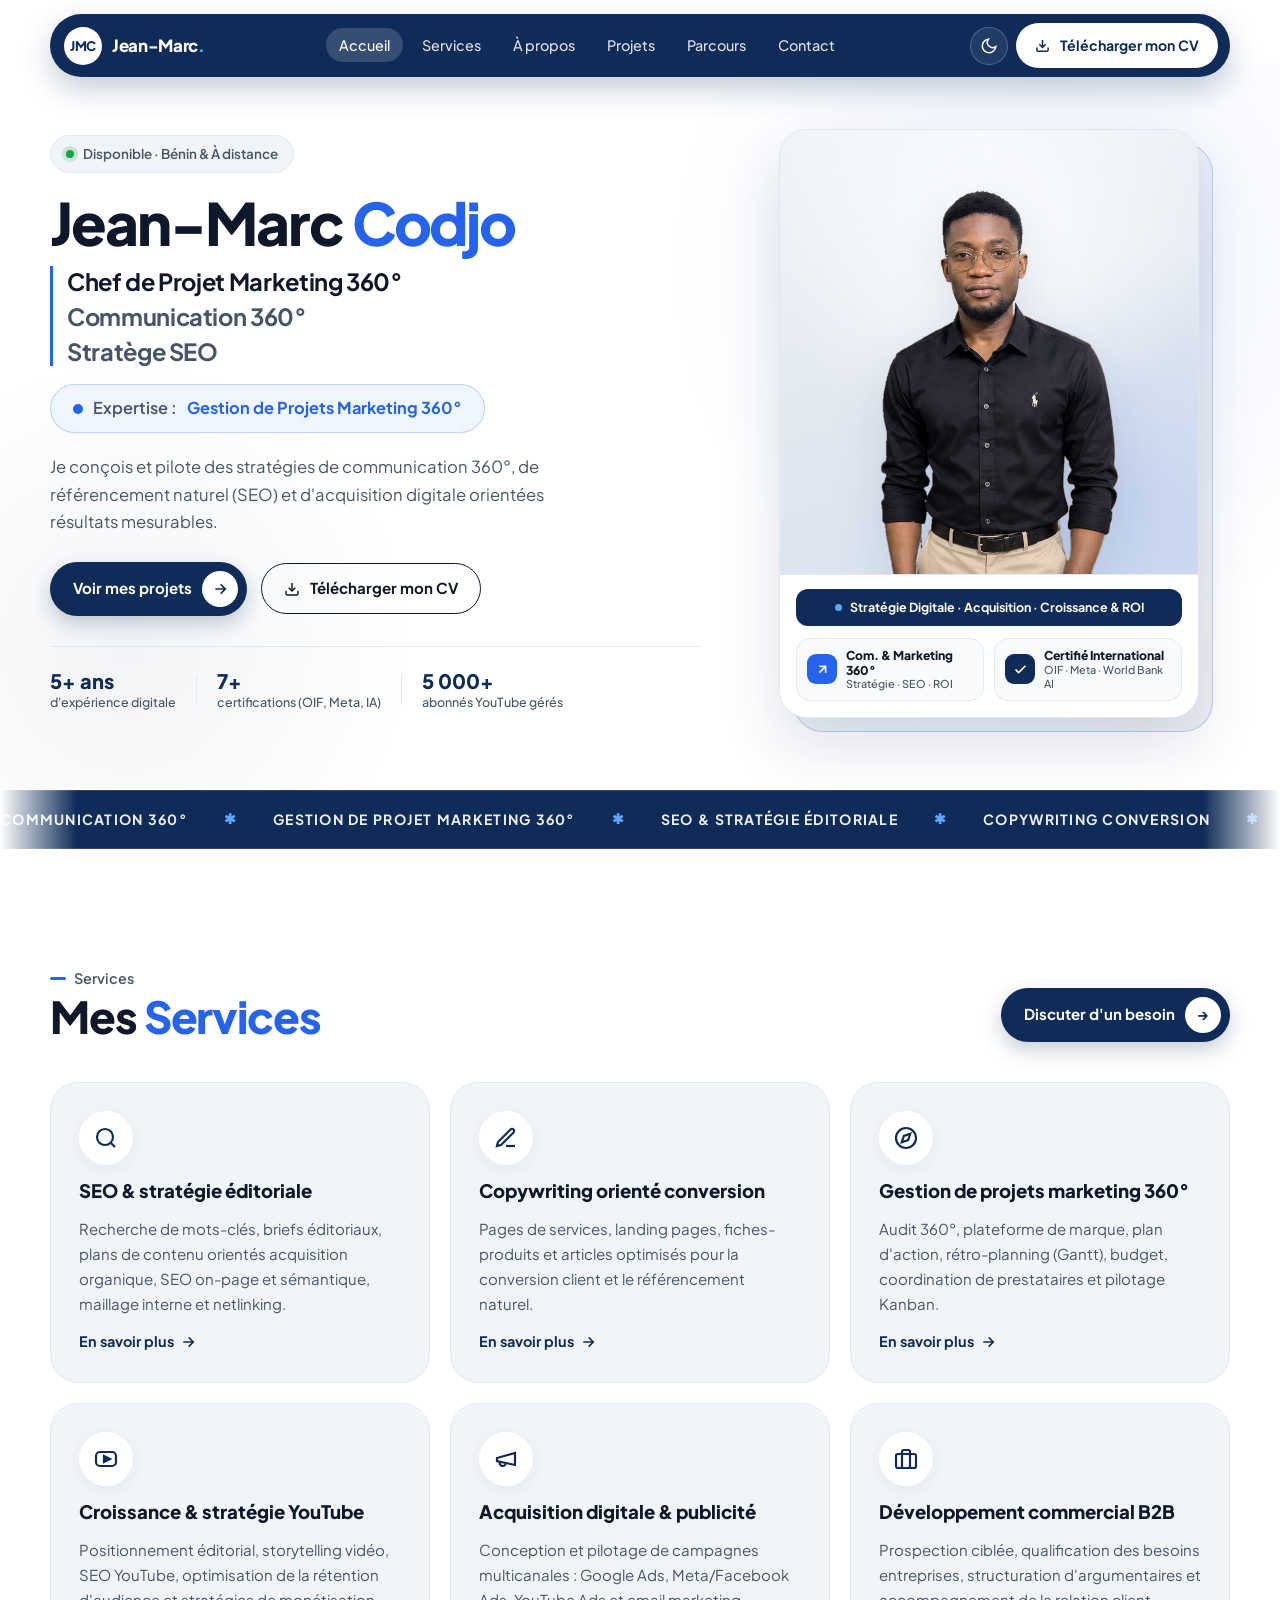
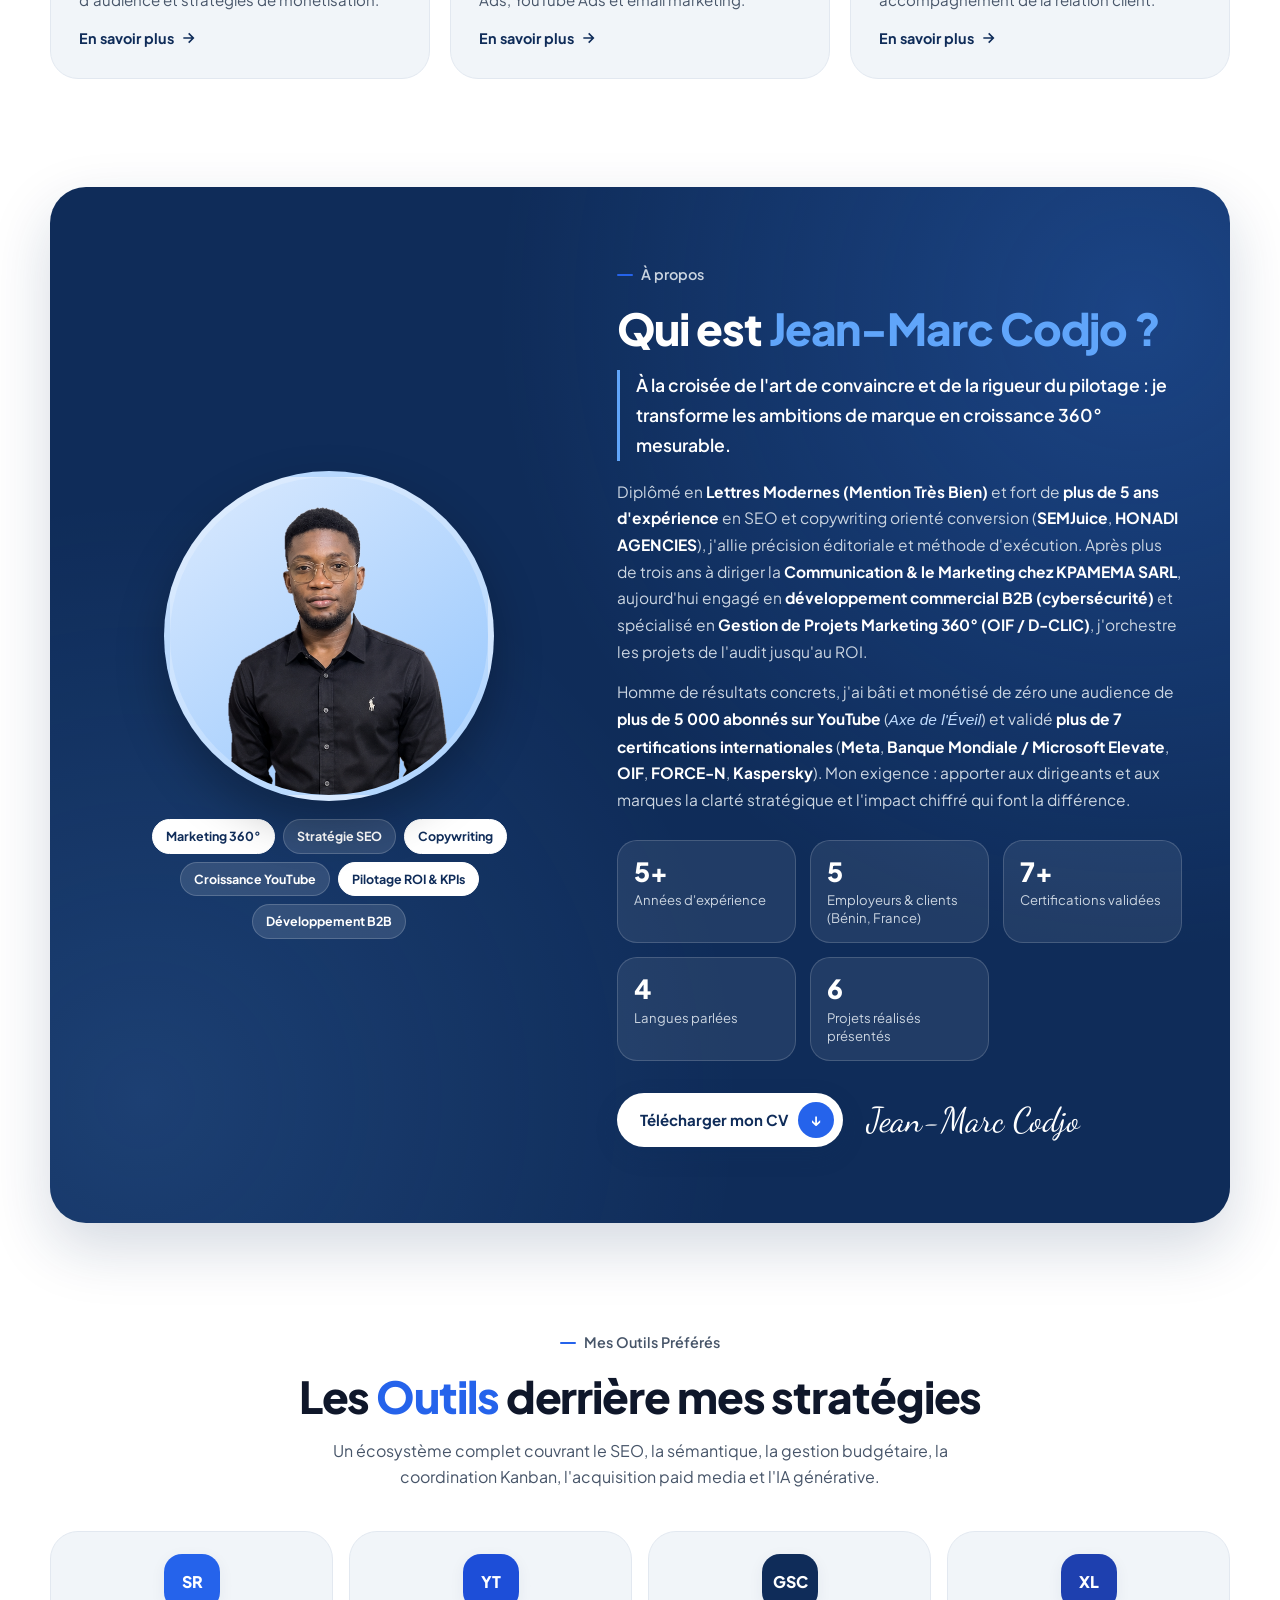
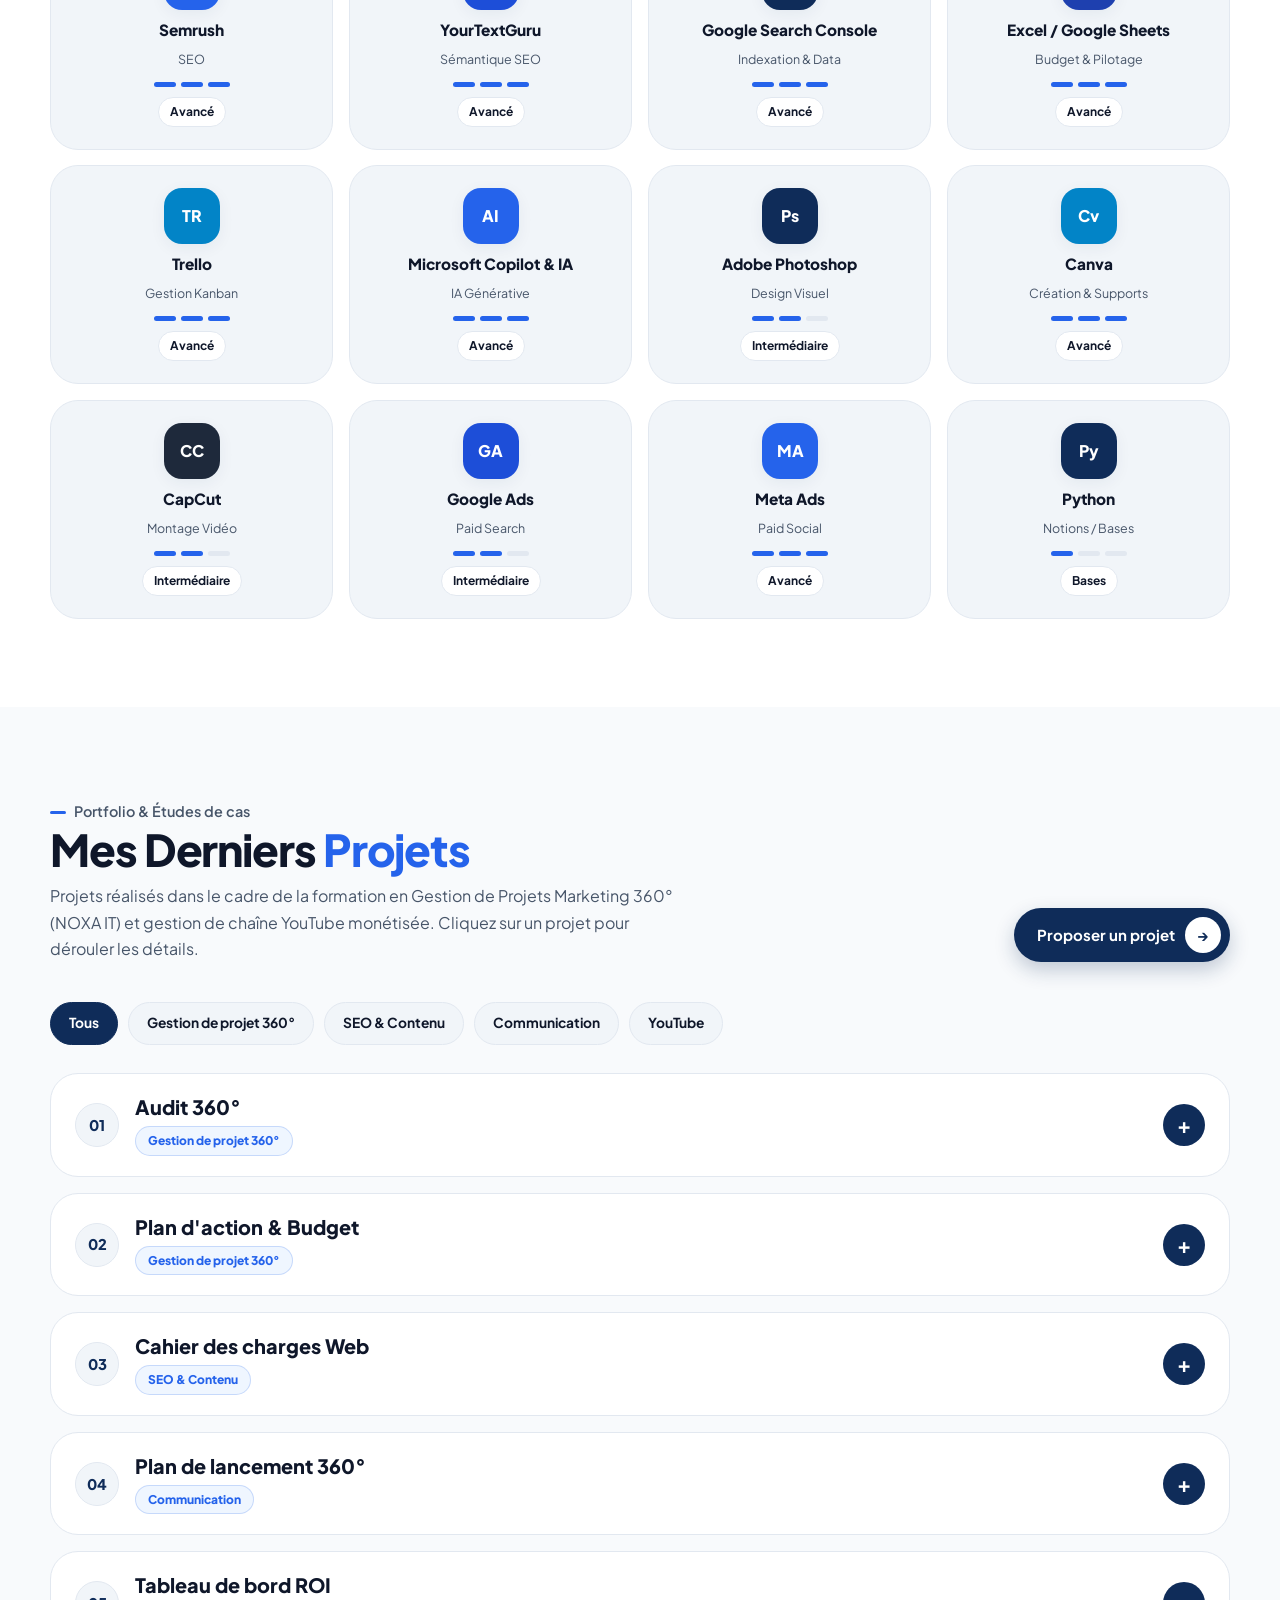
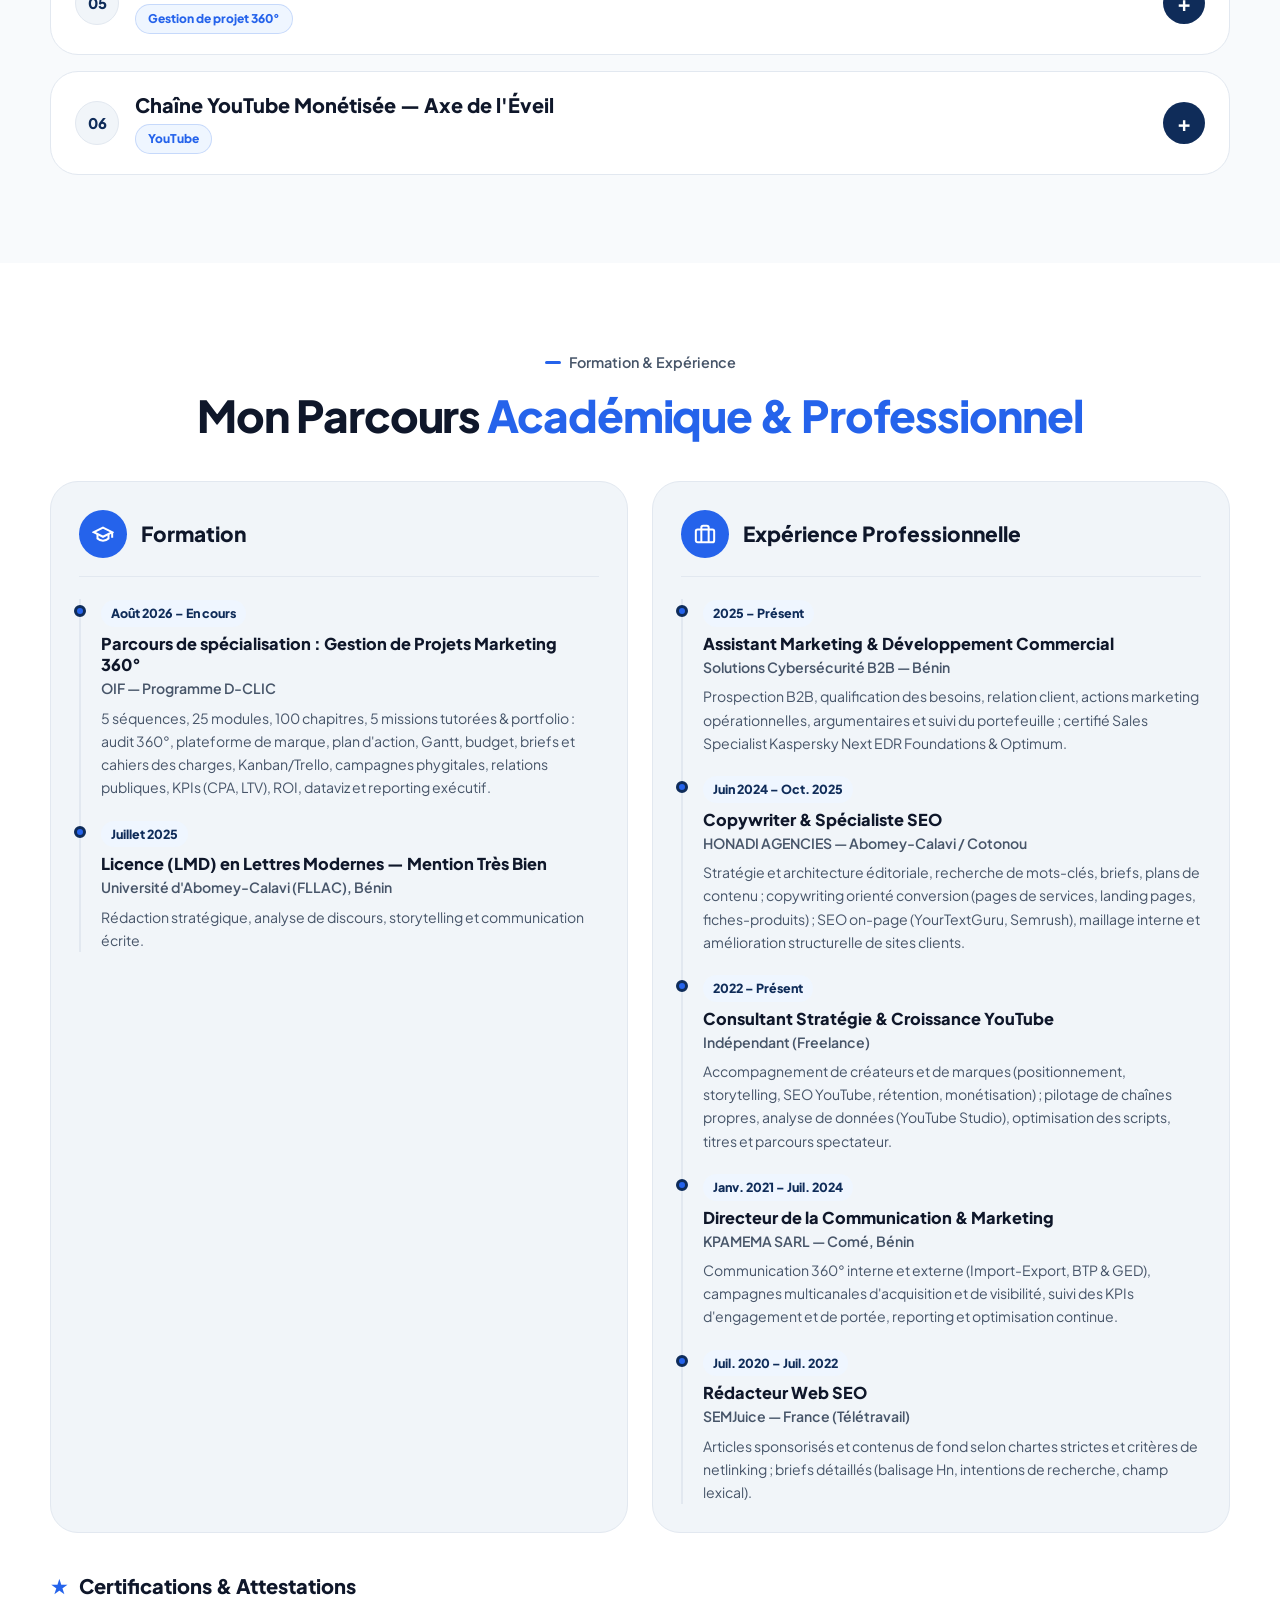
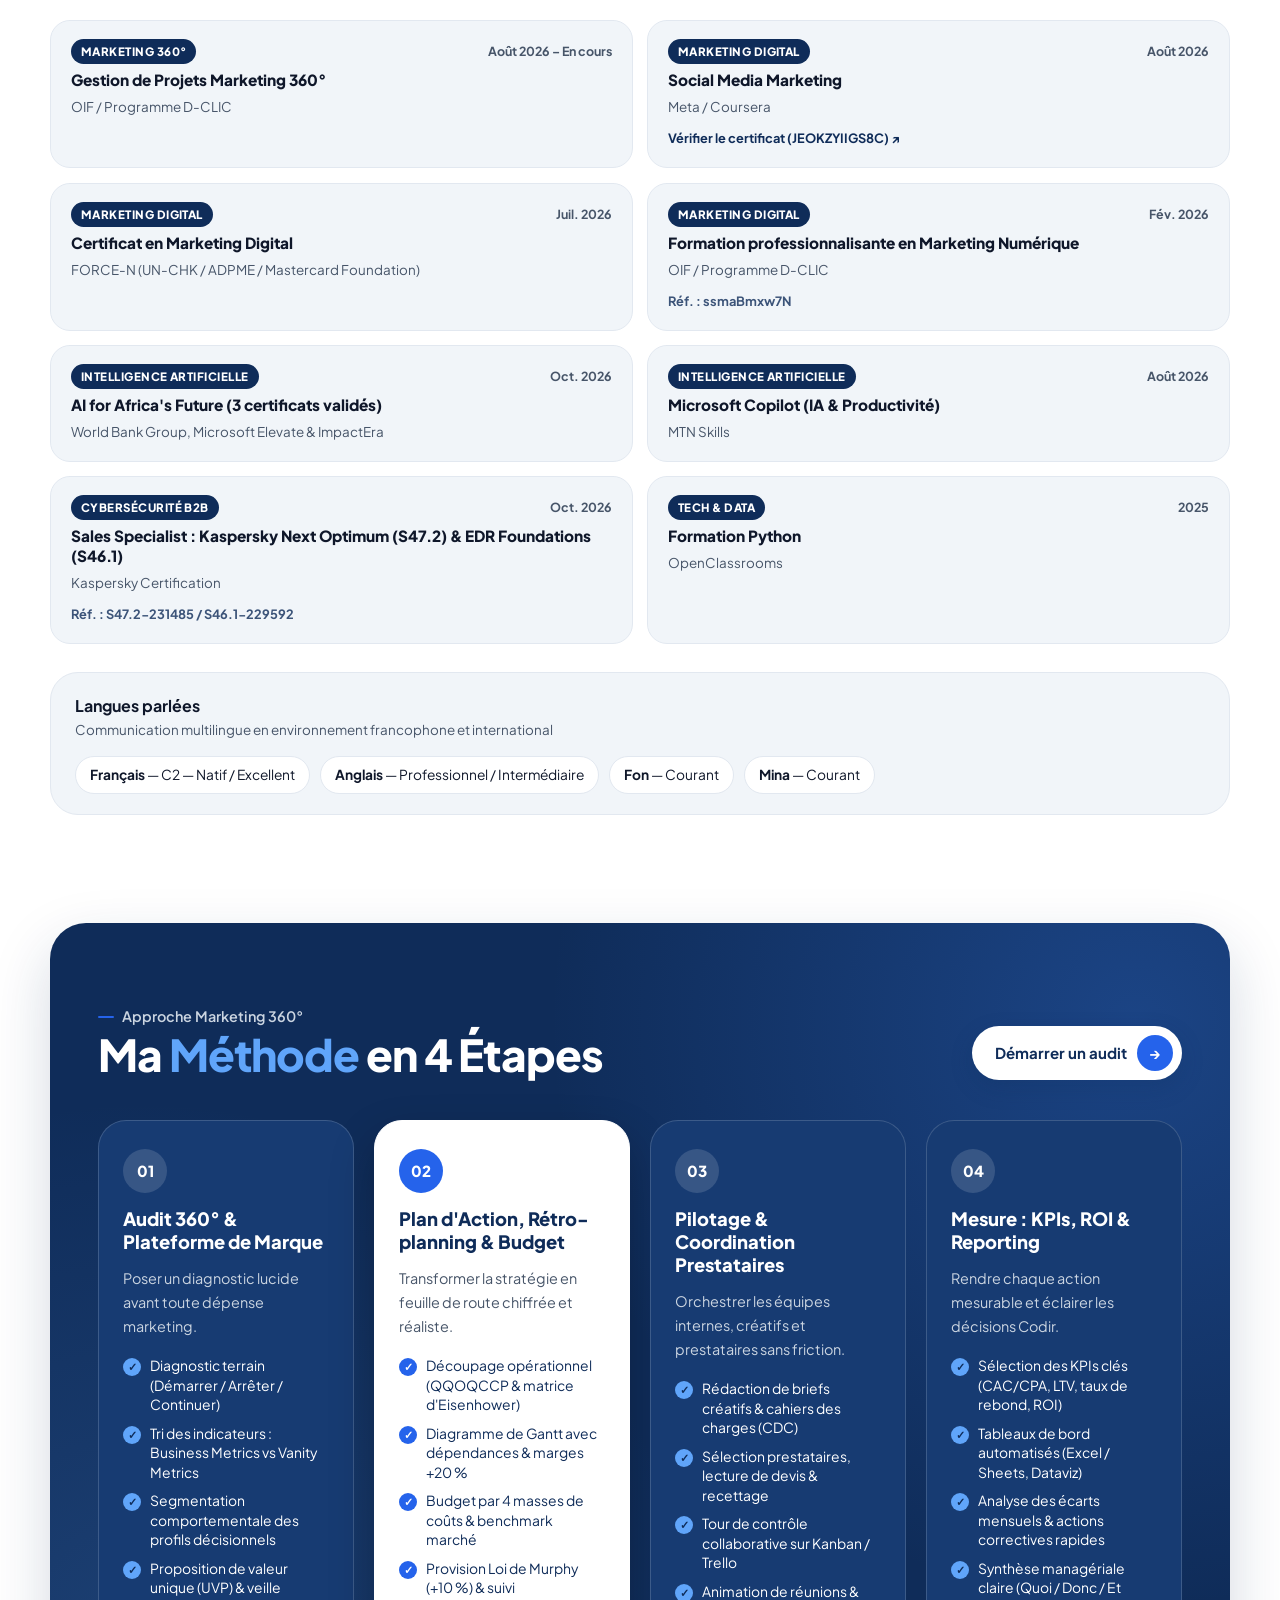
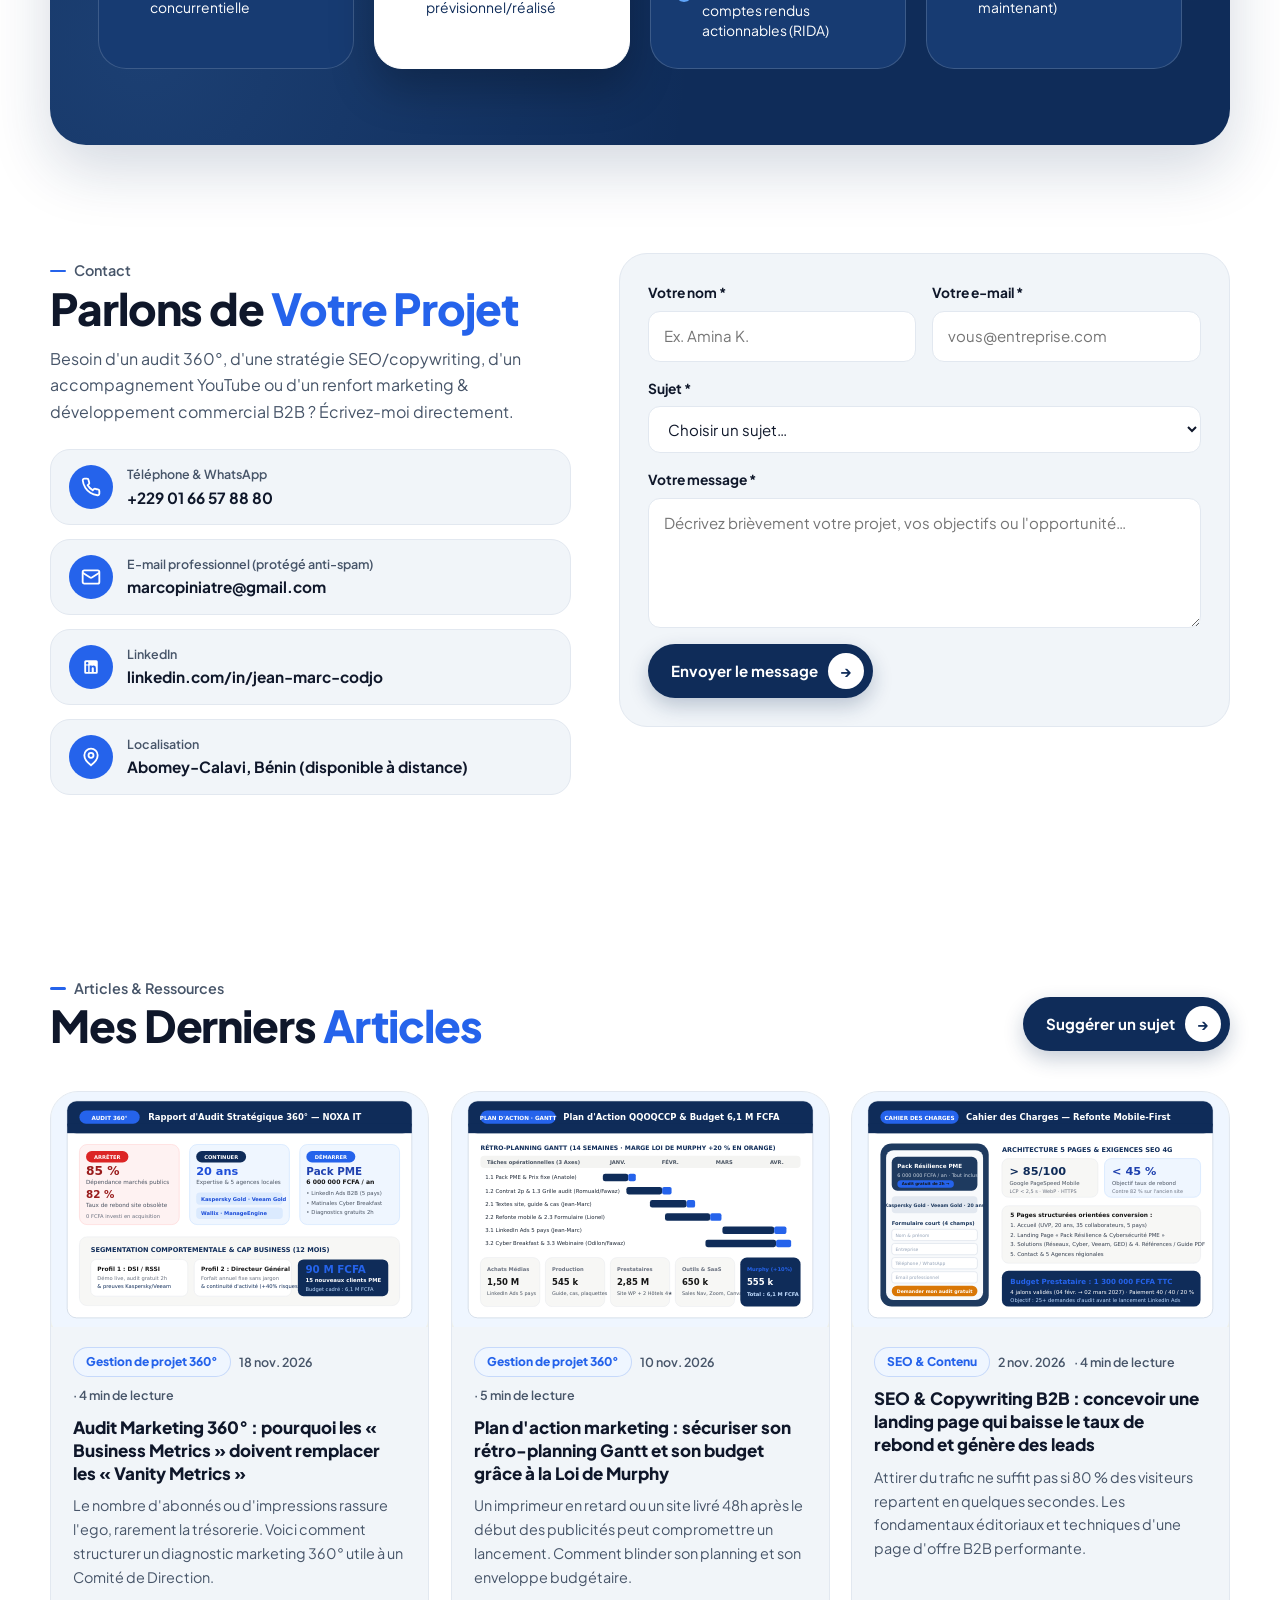
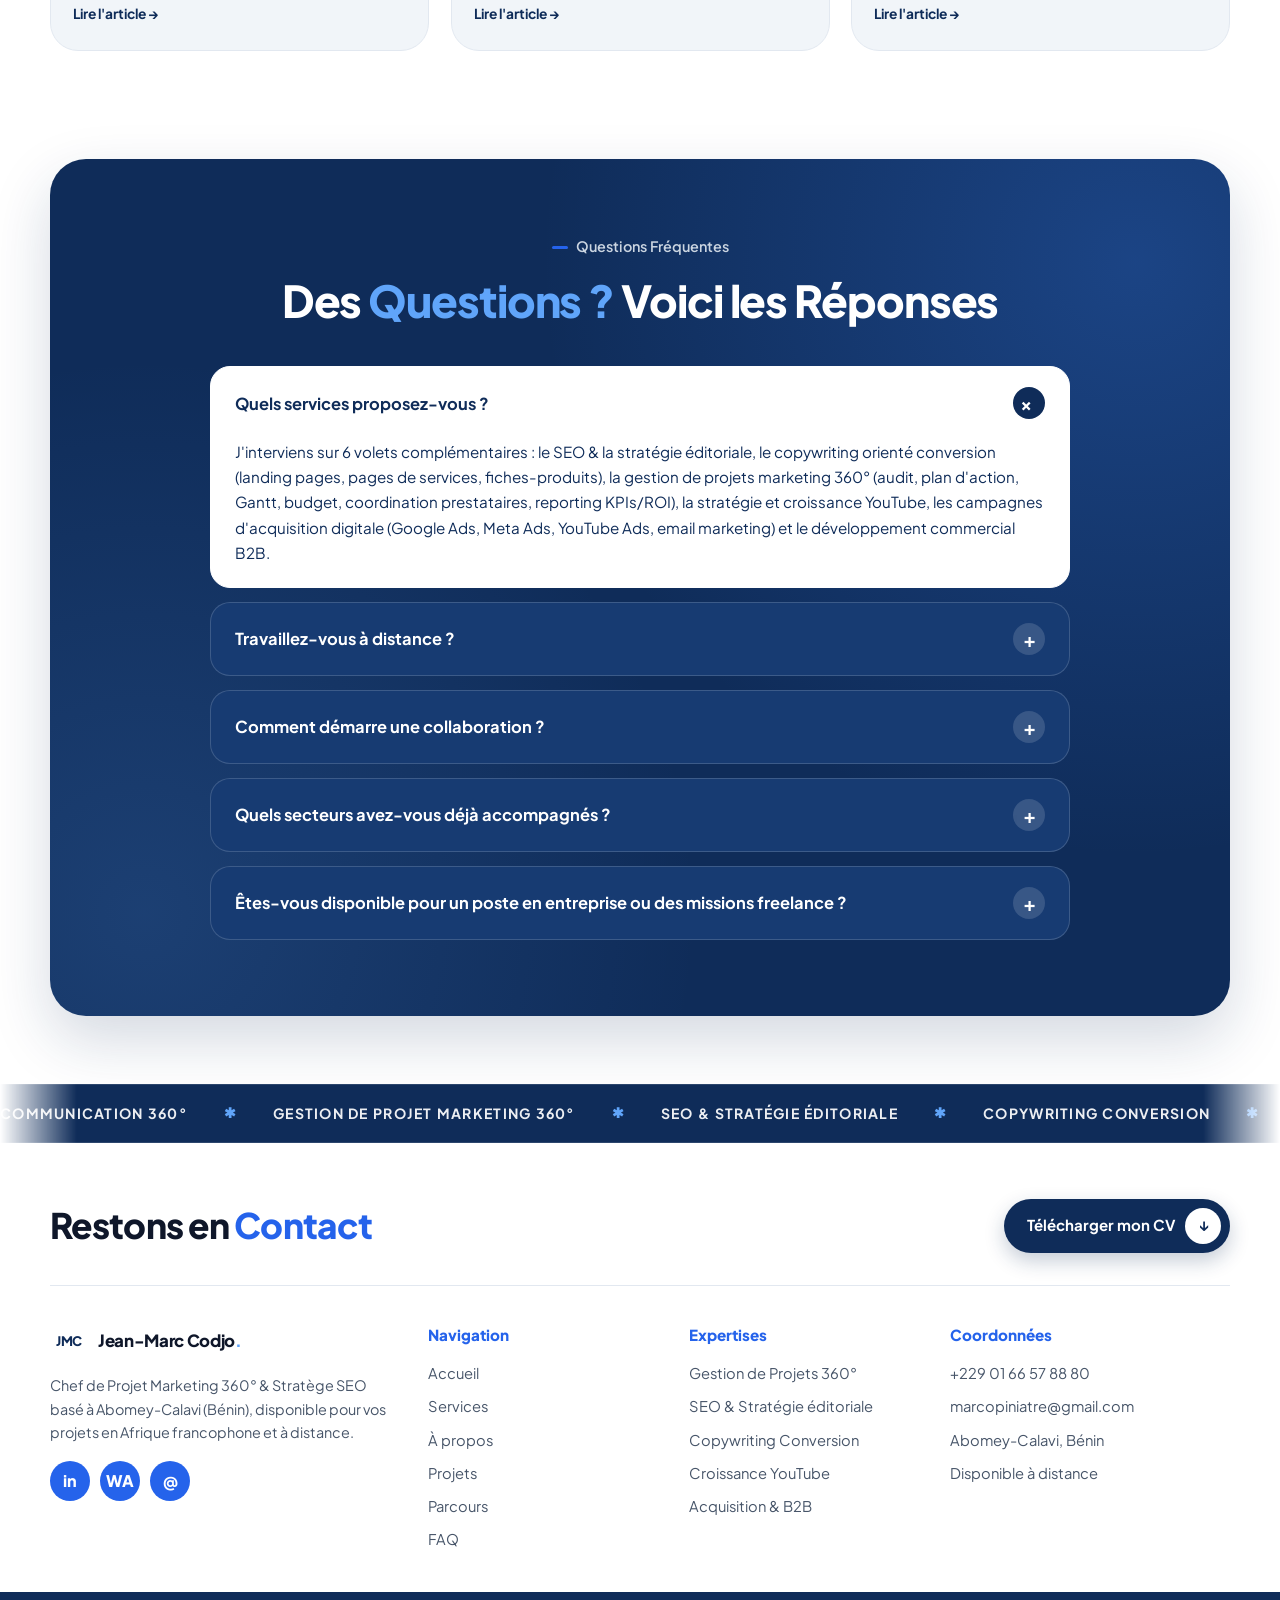
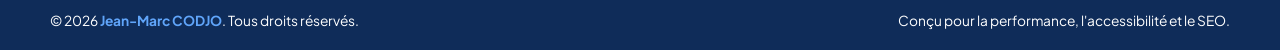
==== commit 913aec65: "Refonte courte et percutante du resume professionnel sur les deux CV (et mise a jour CV telechargeab" ====
--- a/index.html
+++ b/index.html
@@ -1,4 +1,4 @@
-﻿<!DOCTYPE html>
+<!DOCTYPE html>
 <html lang="fr">
 <head>
   <meta charset="UTF-8">
@@ -8,16 +8,25 @@
   <meta name="author" content="Jean-Marc CODJO">
   <meta name="robots" content="index, follow">
   <meta name="theme-color" content="#0F2C59">
-
-  <!-- Open Graph & Twitter -->
+  <link rel="canonical" href="https://portfolio-jean-marc-codjo.vercel.app/">
+
+  <!-- Open Graph & Twitter (LinkedIn / WhatsApp / X) -->
   <meta property="og:type" content="website">
+  <meta property="og:site_name" content="Jean-Marc CODJO — Portfolio">
   <meta property="og:locale" content="fr_FR">
+  <meta property="og:url" content="https://portfolio-jean-marc-codjo.vercel.app/">
   <meta property="og:title" content="Jean-Marc CODJO — Chef de Projet Marketing &amp; Communication 360° · Stratège SEO">
   <meta property="og:description" content="Je conçois et pilote des stratégies de communication 360°, de référencement naturel (SEO) et d'acquisition digitale orientées résultats mesurables. Découvrez mes projets et mon CV.">
-  <meta property="og:image" content="public/images/og-cover.svg">
+  <meta name="image" property="og:image" content="https://portfolio-jean-marc-codjo.vercel.app/public/images/og-cover.png">
+  <meta property="og:image:secure_url" content="https://portfolio-jean-marc-codjo.vercel.app/public/images/og-cover.png">
+  <meta property="og:image:type" content="image/png">
+  <meta property="og:image:width" content="1200">
+  <meta property="og:image:height" content="630">
+  <meta property="og:image:alt" content="Portfolio de Jean-Marc CODJO — Chef de Projet Marketing 360°, Communication 360° et Stratège SEO">
   <meta name="twitter:card" content="summary_large_image">
   <meta name="twitter:title" content="Jean-Marc CODJO — Chef de Projet Marketing &amp; Communication 360° · Stratège SEO">
   <meta name="twitter:description" content="Stratégie éditoriale, SEO, copywriting orienté conversion, gestion de projets marketing 360° et croissance YouTube.">
+  <meta name="twitter:image" content="https://portfolio-jean-marc-codjo.vercel.app/public/images/og-cover.png">
 
   <link rel="icon" type="image/svg+xml" href="public/images/favicon.svg">
   <link rel="preconnect" href="https://fonts.googleapis.com">
@@ -93,7 +102,7 @@
           <svg width="18" height="18" viewBox="0 0 24 24" fill="none" stroke="currentColor" stroke-width="2" aria-hidden="true"><path d="M21 12.79A9 9 0 1 1 11.21 3 7 7 0 0 0 21 12.79z"/></svg>
         </button>
 
-        <a href="public/cv/CV-Jean-Marc-CODJO.pdf?v=5" download="CV-Jean-Marc-CODJO.pdf" class="btn-pill btn-pill-white btn-cv nav-cv-desktop" data-cv-source="navbar">
+        <a href="public/cv/CV-Jean-Marc-CODJO.pdf?v=7" download="CV-Jean-Marc-CODJO.pdf" class="btn-pill btn-pill-white btn-cv nav-cv-desktop" data-cv-source="navbar">
           <svg width="15" height="15" viewBox="0 0 24 24" fill="none" stroke="currentColor" stroke-width="2.4" aria-hidden="true"><path d="M21 15v4a2 2 0 0 1-2 2H5a2 2 0 0 1-2-2v-4"/><polyline points="7 10 12 15 17 10"/><line x1="12" y1="15" x2="12" y2="3"/></svg>
           <span class="cv-btn-label">Télécharger mon CV</span>
         </a>
@@ -124,7 +133,7 @@
         <li><a href="#methode">Ma méthode</a></li>
         <li><a href="#contact">Contact</a></li>
       </ul>
-      <a href="public/cv/CV-Jean-Marc-CODJO.pdf?v=5" download="CV-Jean-Marc-CODJO.pdf" class="btn-pill btn-pill-amber btn-cv" style="width:100%" data-cv-source="mobile-menu">
+      <a href="public/cv/CV-Jean-Marc-CODJO.pdf?v=7" download="CV-Jean-Marc-CODJO.pdf" class="btn-pill btn-pill-amber btn-cv" style="width:100%" data-cv-source="mobile-menu">
         <span class="cv-btn-label">Télécharger mon CV (PDF)</span>
         <span class="btn-circle" aria-hidden="true">↓</span>
       </a>
@@ -169,7 +178,7 @@
               </span>
             </a>
 
-            <a href="public/cv/CV-Jean-Marc-CODJO.pdf?v=5" download="CV-Jean-Marc-CODJO.pdf" class="btn-pill btn-pill-outline btn-cv" data-cv-source="hero">
+            <a href="public/cv/CV-Jean-Marc-CODJO.pdf?v=7" download="CV-Jean-Marc-CODJO.pdf" class="btn-pill btn-pill-outline btn-cv" data-cv-source="hero">
               <svg width="16" height="16" viewBox="0 0 24 24" fill="none" stroke="currentColor" stroke-width="2.2" aria-hidden="true"><path d="M21 15v4a2 2 0 0 1-2 2H5a2 2 0 0 1-2-2v-4"/><polyline points="7 10 12 15 17 10"/><line x1="12" y1="15" x2="12" y2="3"/></svg>
               <span class="cv-btn-label">Télécharger mon CV</span>
             </a>
@@ -287,7 +296,7 @@
               <div id="about-paragraphs"></div>
               <div class="stats-grid" id="about-stats"></div>
               <div class="about-footer">
-                <a href="public/cv/CV-Jean-Marc-CODJO.pdf?v=5" download="CV-Jean-Marc-CODJO.pdf" class="btn-pill btn-pill-amber btn-cv" data-cv-source="about">
+                <a href="public/cv/CV-Jean-Marc-CODJO.pdf?v=7" download="CV-Jean-Marc-CODJO.pdf" class="btn-pill btn-pill-amber btn-cv" data-cv-source="about">
                   <span class="cv-btn-label">Télécharger mon CV</span>
                   <span class="btn-circle" aria-hidden="true">↓</span>
                 </a>
@@ -567,7 +576,7 @@
           <h2 class="section-title" style="font-size:clamp(1.6rem,3vw,2.2rem);">
             Restons en <span class="highlight">Contact</span>
           </h2>
-          <a href="public/cv/CV-Jean-Marc-CODJO.pdf?v=5" download="CV-Jean-Marc-CODJO.pdf" class="btn-pill btn-pill-green btn-cv" data-cv-source="footer">
+          <a href="public/cv/CV-Jean-Marc-CODJO.pdf?v=7" download="CV-Jean-Marc-CODJO.pdf" class="btn-pill btn-pill-green btn-cv" data-cv-source="footer">
             <span class="cv-btn-label">Télécharger mon CV</span>
             <span class="btn-circle" aria-hidden="true">↓</span>
           </a>
--- a/css/style.css
+++ b/css/style.css
@@ -1044,9 +1044,36 @@
   gap: 16px;
 }
 
+.about-lead {
+  font-size: 1.1rem !important;
+  font-weight: 600;
+  line-height: 1.55;
+  color: #FFFFFF !important;
+  padding-left: 16px;
+  border-left: 3px solid #60A5FA;
+  margin-bottom: 18px;
+}
+
+.about-story {
+  display: flex;
+  flex-direction: column;
+  gap: 14px;
+}
+
 .about-text p {
   color: var(--text-on-green-muted);
-  font-size: 0.98rem;
+  font-size: 0.97rem;
+  line-height: 1.72;
+}
+
+.about-story strong {
+  color: #FFFFFF;
+  font-weight: 700;
+}
+
+.about-story em {
+  color: #BFDBFE;
+  font-style: italic;
 }
 
 .stats-grid {
